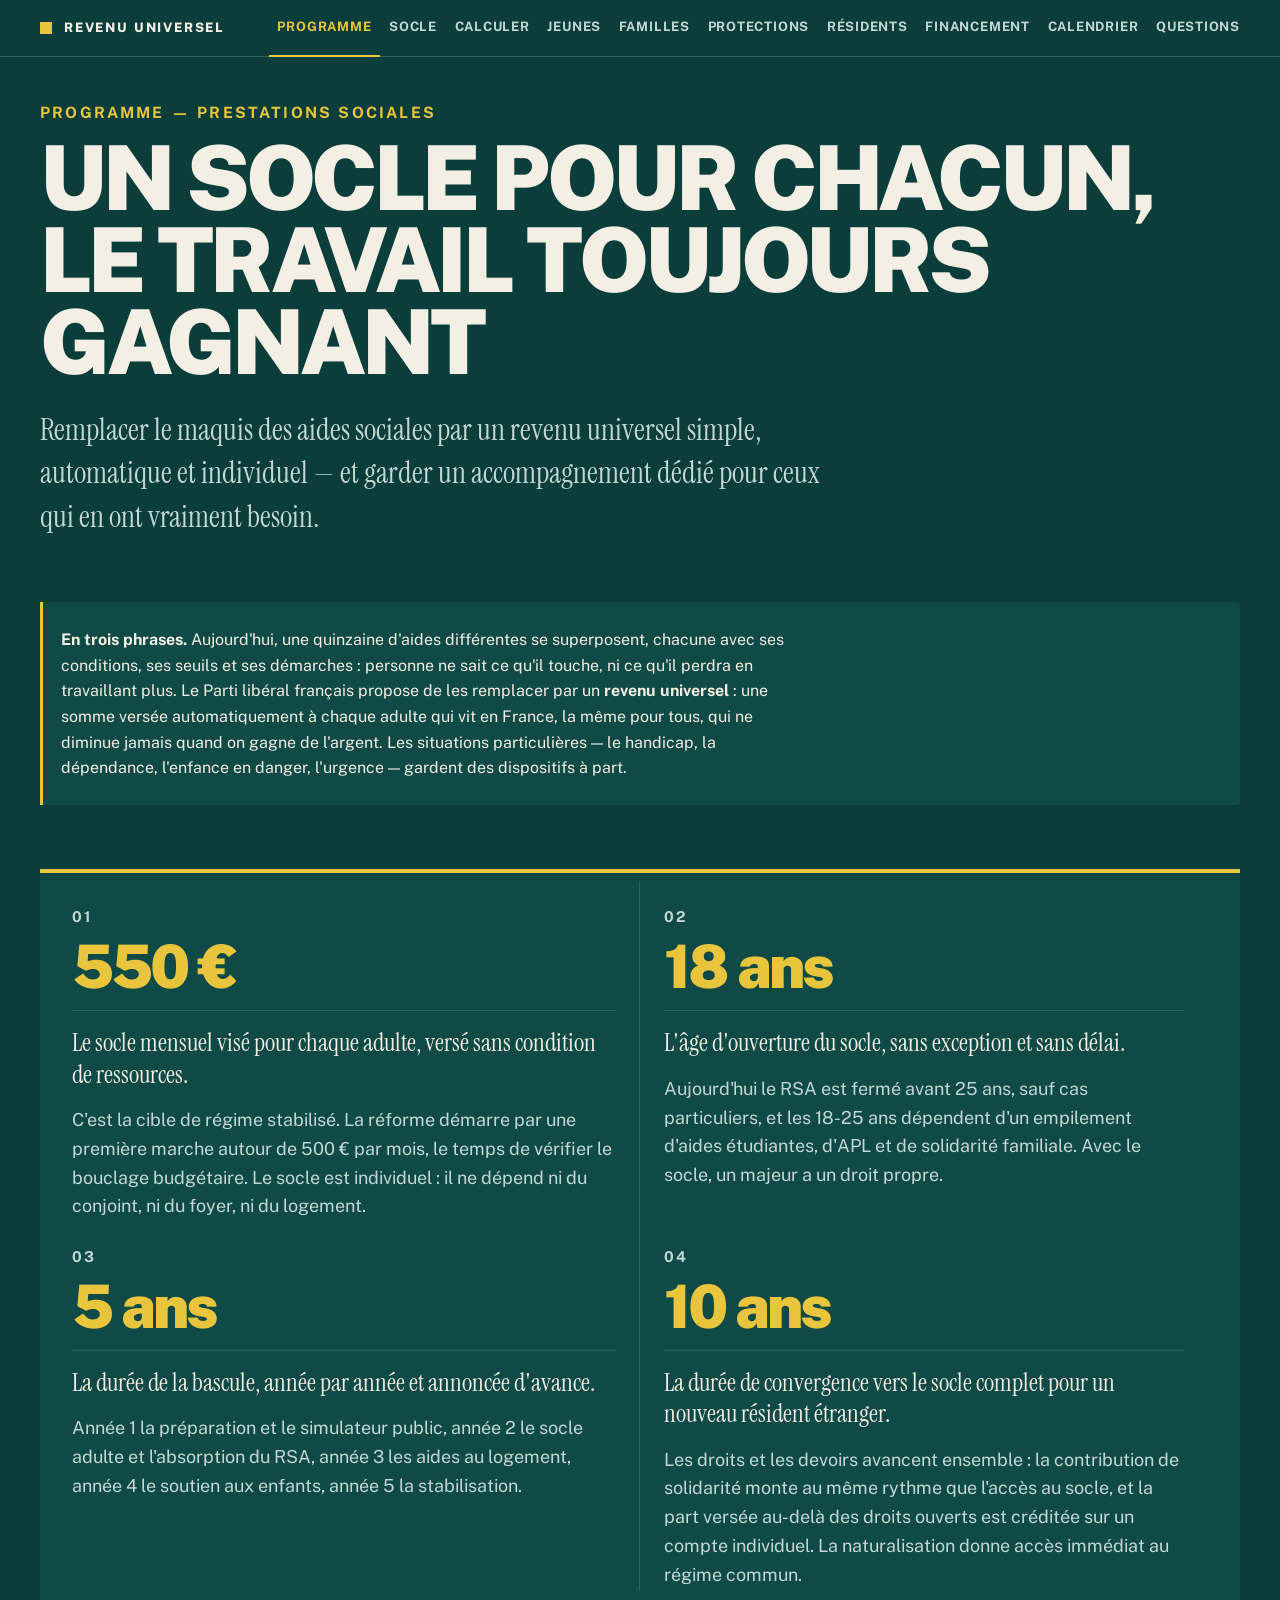
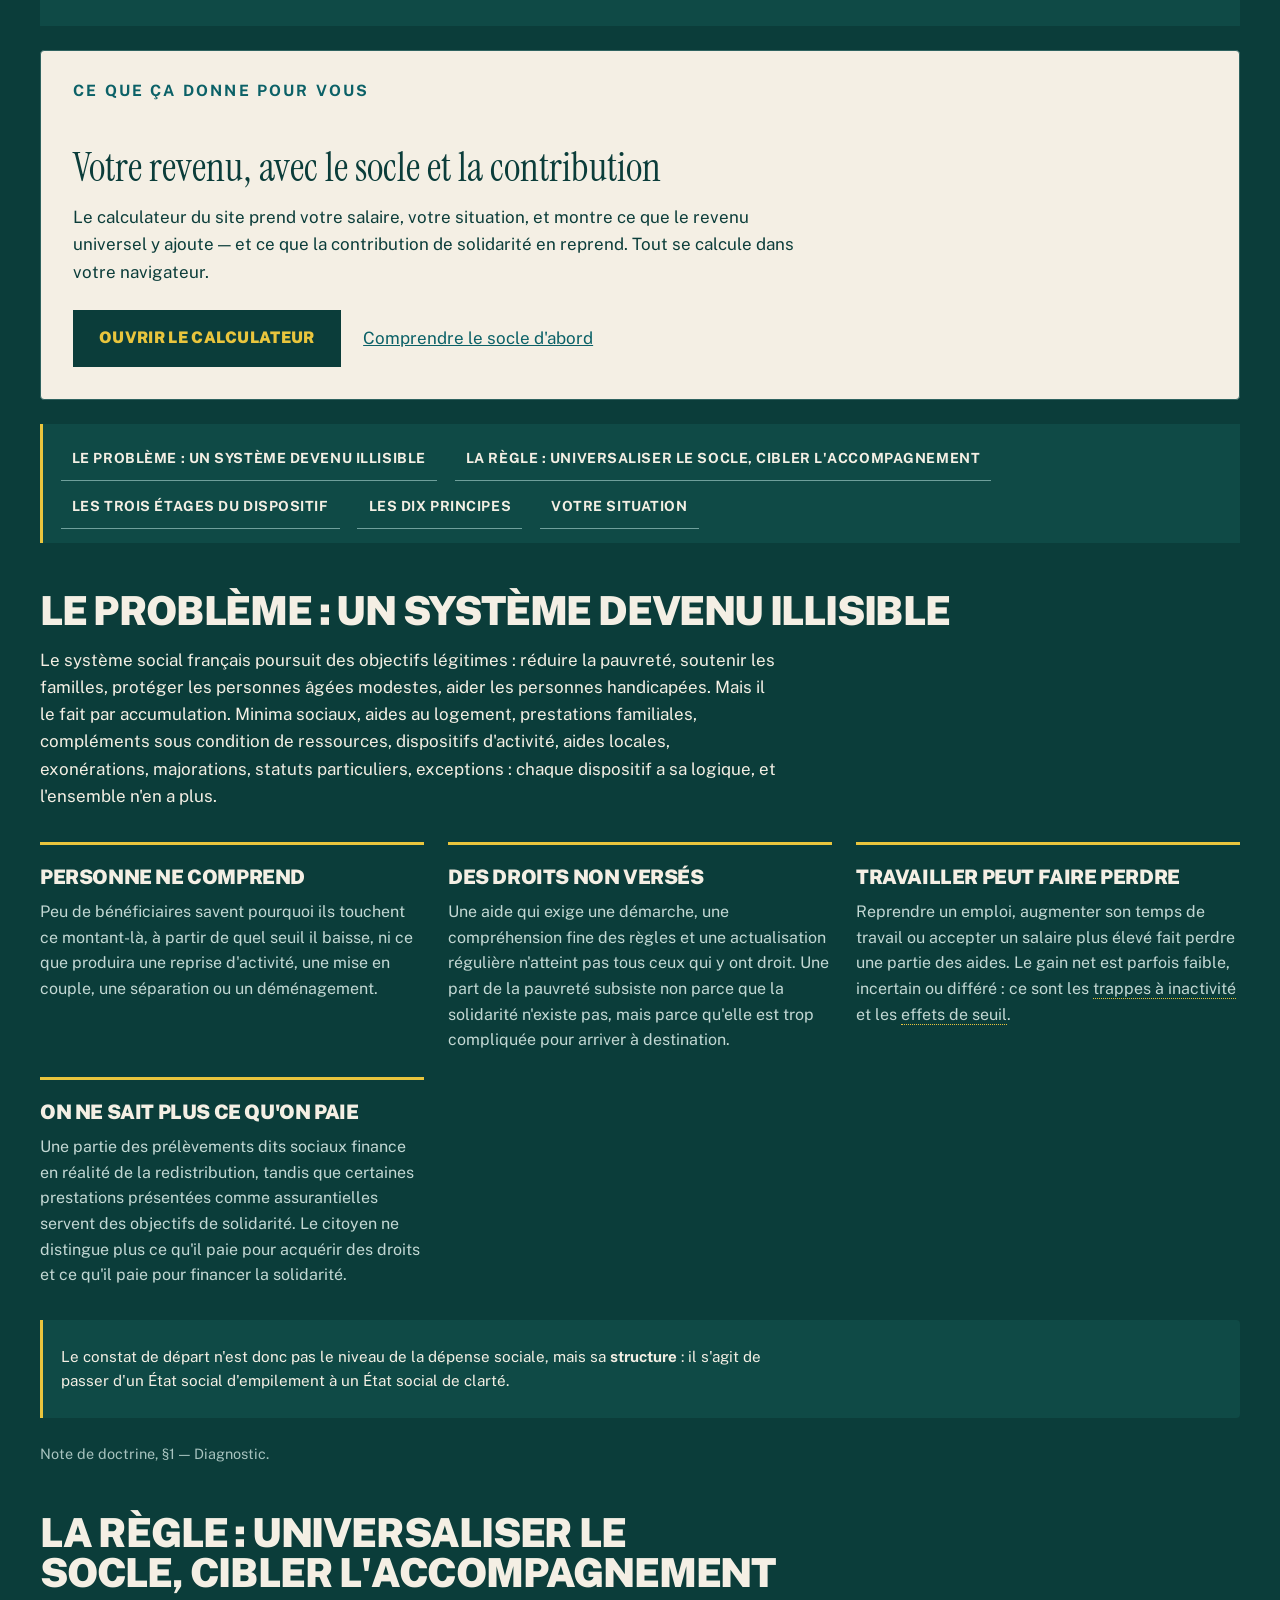
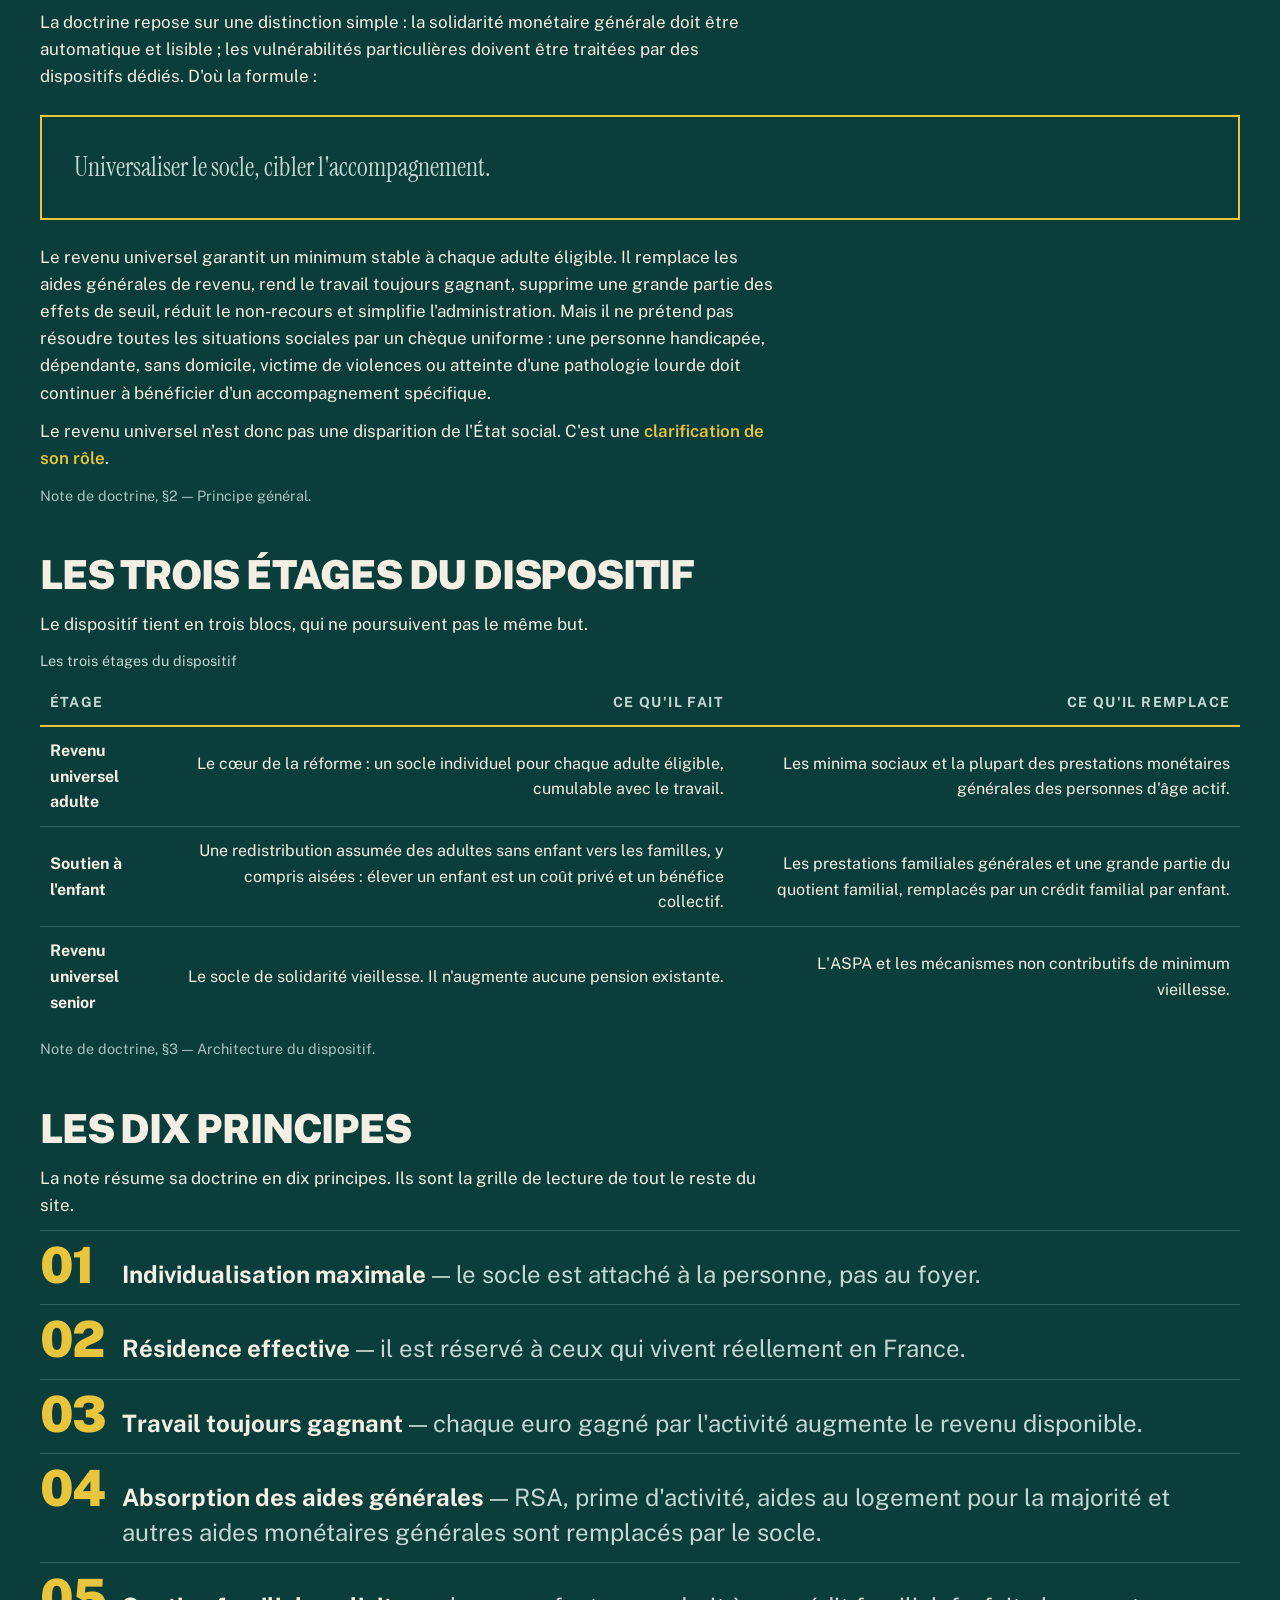
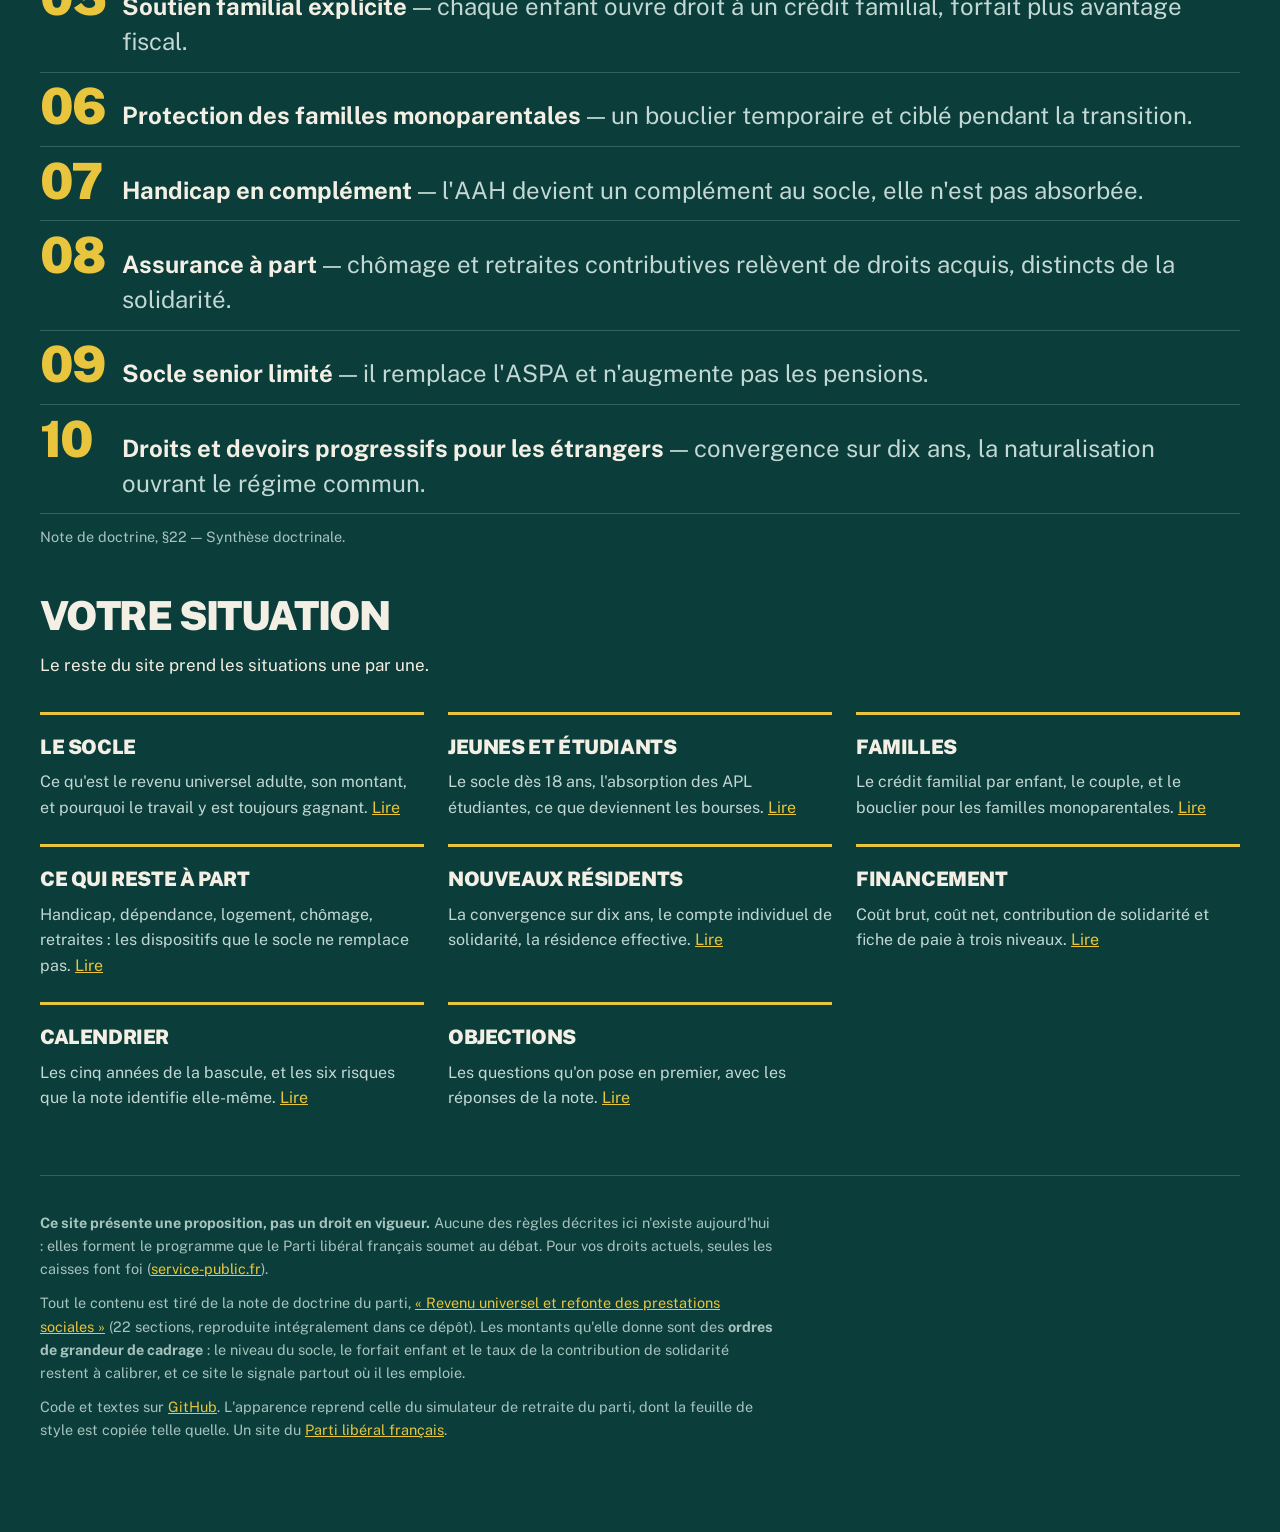
==== index.html @ 191fa8dc "Site de présentation du programme prestations sociales Dix pages statiques qui présentent aux nouvea" ====
<!doctype html>
<html lang="fr">
<head>
<meta charset="utf-8">
<meta name="viewport" content="width=device-width, initial-scale=1">
<!-- Le vert profond de l'affiche : sur un téléphone, la barre du navigateur le
     reprend, et la page commence où elle commence. -->
<meta name="theme-color" content="#0b3d3a">
<title>Revenu universel — refonte des prestations sociales — Parti libéral français</title>
<meta name="description" content="Le programme du Parti libéral français pour les prestations sociales : un revenu universel de 550 € par mois dès 18 ans, qui remplace le RSA, la prime d'activité et les aides au logement, sans jamais baisser quand on travaille.">
<link rel="icon" href="moteur/icone.svg" type="image/svg+xml">
<link rel="apple-touch-icon" href="moteur/icone.svg">
<!-- La feuille de style est celle du simulateur de retraite du parti, copiée
     telle quelle : les deux sites sont une seule affiche. -->
<link rel="stylesheet" href="moteur/style.css">
</head>
<body>
<a class="evitement" href="#contenu">Aller au contenu</a>
<header class="bandeau"><div class="interieur">
  <p class="nom"><a href="index.html"><svg class="icone" viewBox="0 0 24 24" fill="none" stroke="currentColor" stroke-width="2" stroke-linecap="round" stroke-linejoin="round" aria-hidden="true" focusable="false"><path d="M16 21v-2a4 4 0 0 0-4-4H6a4 4 0 0 0-4 4v2" /><circle cx="9" cy="7" r="4" /><path d="M22 21v-2a4 4 0 0 0-3-3.87" /><path d="M16 3.13a4 4 0 0 1 0 7.75" /></svg><span>Revenu universel</span></a></p>
  <nav aria-label="Navigation principale"><span class="groupe"><span class="etiquette">La promesse</span><span class="liens"><a href="index.html" aria-current="page">Programme</a></span></span><span class="groupe"><span class="etiquette">Ce que ça change</span><span class="liens"><a href="revenu-universel.html">Socle</a><a href="simulateur.html">Calculer</a><a href="jeunes.html">Jeunes</a><a href="familles.html">Familles</a><a href="protections.html">Protections</a></span></span><span class="groupe"><span class="etiquette">Les règles</span><span class="liens"><a href="nouveaux-residents.html">Résidents</a><a href="financement.html">Financement</a><a href="calendrier.html">Calendrier</a></span></span><span class="groupe"><span class="etiquette">Comprendre</span><span class="liens"><a href="questions.html">Questions</a></span></span></nav>
</div></header>
<main id="contenu">
<div class="affiche"><p class="surtitre">Programme — prestations sociales</p><h1>Un socle pour chacun,<br>le travail toujours gagnant</h1><p class="chapeau">Remplacer le maquis des aides sociales par un revenu universel simple, automatique et individuel — et garder un accompagnement dédié pour ceux qui en ont vraiment besoin.</p></div>
<div class="note resume"><p><strong>En trois phrases.</strong> Aujourd'hui, une quinzaine d'aides différentes se superposent, chacune avec ses conditions, ses seuils et ses démarches : personne ne sait ce qu'il touche, ni ce qu'il perdra en travaillant plus. Le Parti libéral français propose de les remplacer par un <strong>revenu universel</strong> : une somme versée automatiquement à chaque adulte qui vit en France, la même pour tous, qui ne diminue jamais quand on gagne de l'argent. Les situations particulières — le handicap, la dépendance, l'enfance en danger, l'urgence — gardent des dispositifs à part.</p></div><section class="engagements" aria-label="Les chiffres du programme"><div class="grille"><div class="engagement"><div class="rang" aria-hidden="true">01</div><div class="chiffre">550&nbsp;€</div><div class="promesse">Le socle mensuel visé pour chaque adulte, versé sans condition de ressources.</div><div class="detail">C'est la cible de régime stabilisé. La réforme démarre par une première marche autour de 500&nbsp;€ par mois, le temps de vérifier le bouclage budgétaire. Le socle est individuel : il ne dépend ni du conjoint, ni du foyer, ni du logement.</div></div><div class="engagement"><div class="rang" aria-hidden="true">02</div><div class="chiffre">18 ans</div><div class="promesse">L'âge d'ouverture du socle, sans exception et sans délai.</div><div class="detail">Aujourd'hui le RSA est fermé avant 25 ans, sauf cas particuliers, et les 18-25 ans dépendent d'un empilement d'aides étudiantes, d'APL et de solidarité familiale. Avec le socle, un majeur a un droit propre.</div></div><div class="engagement"><div class="rang" aria-hidden="true">03</div><div class="chiffre">5 ans</div><div class="promesse">La durée de la bascule, année par année et annoncée d'avance.</div><div class="detail">Année 1 la préparation et le simulateur public, année 2 le socle adulte et l'absorption du RSA, année 3 les aides au logement, année 4 le soutien aux enfants, année 5 la stabilisation.</div></div><div class="engagement"><div class="rang" aria-hidden="true">04</div><div class="chiffre">10 ans</div><div class="promesse">La durée de convergence vers le socle complet pour un nouveau résident étranger.</div><div class="detail">Les droits et les devoirs avancent ensemble : la contribution de solidarité monte au même rythme que l'accès au socle, et la part versée au-delà des droits ouverts est créditée sur un compte individuel. La naturalisation donne accès immédiat au régime commun.</div></div></div></section><div class="carte creme"><p class="surtitre">Ce que ça donne pour vous</p><h2 class="serif">Votre revenu, avec le socle et la contribution</h2><p>Le calculateur du site prend votre salaire, votre situation, et montre ce que le revenu universel y ajoute — et ce que la contribution de solidarité en reprend. Tout se calcule dans votre navigateur.</p><p class="actions"><a class="bouton" href="simulateur.html">Ouvrir le calculateur</a><a href="revenu-universel.html">Comprendre le socle d'abord</a></p></div>
<nav class="plan" aria-label="Dans cette page"><p class="etiquette">Dans cette page</p><ol><li><a href="#probleme">Le problème : un système devenu illisible</a></li><li><a href="#regle">La règle : universaliser le socle, cibler l&#x27;accompagnement</a></li><li><a href="#etages">Les trois étages du dispositif</a></li><li><a href="#principes">Les dix principes</a></li><li><a href="#suite">Votre situation</a></li></ol></nav>
<section id="probleme"><h2>Le problème : un système devenu illisible</h2><p>Le système social français poursuit des objectifs légitimes : réduire la pauvreté, soutenir les familles, protéger les personnes âgées modestes, aider les personnes handicapées. Mais il le fait par accumulation. Minima sociaux, aides au logement, prestations familiales, compléments sous condition de ressources, dispositifs d'activité, aides locales, exonérations, majorations, statuts particuliers, exceptions : chaque dispositif a sa logique, et l'ensemble n'en a plus.</p><div class="points"><div class="point"><h3>Personne ne comprend</h3><p>Peu de bénéficiaires savent pourquoi ils touchent ce montant-là, à partir de quel seuil il baisse, ni ce que produira une reprise d'activité, une mise en couple, une séparation ou un déménagement.</p></div><div class="point"><h3>Des droits non versés</h3><p>Une aide qui exige une démarche, une compréhension fine des règles et une actualisation régulière n'atteint pas tous ceux qui y ont droit. Une part de la pauvreté subsiste non parce que la solidarité n'existe pas, mais parce qu'elle est trop compliquée pour arriver à destination.</p></div><div class="point"><h3>Travailler peut faire perdre</h3><p>Reprendre un emploi, augmenter son temps de travail ou accepter un salaire plus élevé fait perdre une partie des aides. Le gain net est parfois faible, incertain ou différé : ce sont les <span class="mot"><span class="terme" role="button" tabindex="0" aria-expanded="false">trappes à inactivité</span><span class="bulle" role="note" hidden>Situation où travailler davantage ne rapporte presque rien, parce que le supplément de salaire est absorbé par la perte d&#x27;aides.</span></span> et les <span class="mot"><span class="terme" role="button" tabindex="0" aria-expanded="false">effets de seuil</span><span class="bulle" role="note" hidden>Franchir un euro de revenu au-dessus d&#x27;une limite fait perdre d&#x27;un coup une aide entière.</span></span>.</p></div><div class="point"><h3>On ne sait plus ce qu&#x27;on paie</h3><p>Une partie des prélèvements dits sociaux finance en réalité de la redistribution, tandis que certaines prestations présentées comme assurantielles servent des objectifs de solidarité. Le citoyen ne distingue plus ce qu'il paie pour acquérir des droits et ce qu'il paie pour financer la solidarité.</p></div></div><div class="note"><p>Le constat de départ n'est donc pas le niveau de la dépense sociale, mais sa <strong>structure</strong> : il s'agit de passer d'un État social d'empilement à un État social de clarté.</p></div><p class="discret">Note de doctrine, §1 — Diagnostic.</p></section><section id="regle"><h2>La règle : universaliser le socle, cibler l'accompagnement</h2><p>La doctrine repose sur une distinction simple : la solidarité monétaire générale doit être automatique et lisible ; les vulnérabilités particulières doivent être traitées par des dispositifs dédiés. D'où la formule :</p><div class="encadre"><p class="chapeau" style="margin:0">Universaliser le socle, cibler l'accompagnement.</p></div><p>Le revenu universel garantit un minimum stable à chaque adulte éligible. Il remplace les aides générales de revenu, rend le travail toujours gagnant, supprime une grande partie des effets de seuil, réduit le non-recours et simplifie l'administration. Mais il ne prétend pas résoudre toutes les situations sociales par un chèque uniforme : une personne handicapée, dépendante, sans domicile, victime de violences ou atteinte d'une pathologie lourde doit continuer à bénéficier d'un accompagnement spécifique.</p><p>Le revenu universel n'est donc pas une disparition de l'État social. C'est une <span class="cle-texte">clarification de son rôle</span>.</p><p class="discret">Note de doctrine, §2 — Principe général.</p></section><section id="etages"><h2>Les trois étages du dispositif</h2><p>Le dispositif tient en trois blocs, qui ne poursuivent pas le même but.</p><div class="defilant" tabindex="0" role="region" aria-label="Les trois étages du dispositif"><table><caption><span>Les trois étages du dispositif</span></caption><thead><tr><th class="texte" scope="col">Étage</th><th class="long" scope="col">Ce qu&#x27;il fait</th><th class="long" scope="col">Ce qu&#x27;il remplace</th></tr></thead><tbody><tr><th class="texte" scope="row">Revenu universel adulte</th><td class="long">Le cœur de la réforme : un socle individuel pour chaque adulte éligible, cumulable avec le travail.</td><td class="long">Les minima sociaux et la plupart des prestations monétaires générales des personnes d'âge actif.</td></tr><tr><th class="texte" scope="row">Soutien à l'enfant</th><td class="long">Une redistribution assumée des adultes sans enfant vers les familles, y compris aisées : élever un enfant est un coût privé et un bénéfice collectif.</td><td class="long">Les prestations familiales générales et une grande partie du quotient familial, remplacés par un crédit familial par enfant.</td></tr><tr><th class="texte" scope="row">Revenu universel senior</th><td class="long">Le socle de solidarité vieillesse. Il n'augmente aucune pension existante.</td><td class="long">L'ASPA et les mécanismes non contributifs de minimum vieillesse.</td></tr></tbody></table></div><p class="discret">Note de doctrine, §3 — Architecture du dispositif.</p></section><section id="principes"><h2>Les dix principes</h2><p>La note résume sa doctrine en dix principes. Ils sont la grille de lecture de tout le reste du site.</p><ol class="gestes"><li><span class="rang" aria-hidden="true">01</span><span><strong>Individualisation maximale</strong> — le socle est attaché à la personne, pas au foyer.</span></li><li><span class="rang" aria-hidden="true">02</span><span><strong>Résidence effective</strong> — il est réservé à ceux qui vivent réellement en France.</span></li><li><span class="rang" aria-hidden="true">03</span><span><strong>Travail toujours gagnant</strong> — chaque euro gagné par l'activité augmente le revenu disponible.</span></li><li><span class="rang" aria-hidden="true">04</span><span><strong>Absorption des aides générales</strong> — RSA, prime d'activité, aides au logement pour la majorité et autres aides monétaires générales sont remplacés par le socle.</span></li><li><span class="rang" aria-hidden="true">05</span><span><strong>Soutien familial explicite</strong> — chaque enfant ouvre droit à un crédit familial, forfait plus avantage fiscal.</span></li><li><span class="rang" aria-hidden="true">06</span><span><strong>Protection des familles monoparentales</strong> — un bouclier temporaire et ciblé pendant la transition.</span></li><li><span class="rang" aria-hidden="true">07</span><span><strong>Handicap en complément</strong> — l'AAH devient un complément au socle, elle n'est pas absorbée.</span></li><li><span class="rang" aria-hidden="true">08</span><span><strong>Assurance à part</strong> — chômage et retraites contributives relèvent de droits acquis, distincts de la solidarité.</span></li><li><span class="rang" aria-hidden="true">09</span><span><strong>Socle senior limité</strong> — il remplace l'ASPA et n'augmente pas les pensions.</span></li><li><span class="rang" aria-hidden="true">10</span><span><strong>Droits et devoirs progressifs pour les étrangers</strong> — convergence sur dix ans, la naturalisation ouvrant le régime commun.</span></li></ol><p class="discret">Note de doctrine, §22 — Synthèse doctrinale.</p></section><section id="suite"><h2>Votre situation</h2><p>Le reste du site prend les situations une par une.</p><div class="points"><div class="point"><h3>Le socle</h3><p>Ce qu'est le revenu universel adulte, son montant, et pourquoi le travail y est toujours gagnant. <a href="revenu-universel.html">Lire</a></p></div><div class="point"><h3>Jeunes et étudiants</h3><p>Le socle dès 18 ans, l'absorption des APL étudiantes, ce que deviennent les bourses. <a href="jeunes.html">Lire</a></p></div><div class="point"><h3>Familles</h3><p>Le crédit familial par enfant, le couple, et le bouclier pour les familles monoparentales. <a href="familles.html">Lire</a></p></div><div class="point"><h3>Ce qui reste à part</h3><p>Handicap, dépendance, logement, chômage, retraites : les dispositifs que le socle ne remplace pas. <a href="protections.html">Lire</a></p></div><div class="point"><h3>Nouveaux résidents</h3><p>La convergence sur dix ans, le compte individuel de solidarité, la résidence effective. <a href="nouveaux-residents.html">Lire</a></p></div><div class="point"><h3>Financement</h3><p>Coût brut, coût net, contribution de solidarité et fiche de paie à trois niveaux. <a href="financement.html">Lire</a></p></div><div class="point"><h3>Calendrier</h3><p>Les cinq années de la bascule, et les six risques que la note identifie elle-même. <a href="calendrier.html">Lire</a></p></div><div class="point"><h3>Objections</h3><p>Les questions qu'on pose en premier, avec les réponses de la note. <a href="questions.html">Lire</a></p></div></div></section>
</main>
<footer>
  <p><strong>Ce site présente une proposition, pas un droit en vigueur.</strong>
  Aucune des règles décrites ici n'existe aujourd'hui : elles forment le
  programme que le Parti libéral français soumet au débat. Pour vos droits
  actuels, seules les caisses font foi
  (<a href="https://www.service-public.fr/">service-public.fr</a>).</p>
  <p>Tout le contenu est tiré de la note de doctrine du parti,
  <a href="documents/note-revenu-universel.pdf">« Revenu universel et refonte des prestations sociales »</a>
  (22 sections, reproduite intégralement dans ce dépôt). Les montants qu'elle
  donne sont des <strong>ordres de grandeur de cadrage</strong> : le niveau du
  socle, le forfait enfant et le taux de la contribution de solidarité restent à
  calibrer, et ce site le signale partout où il les emploie.</p>
  <p>Code et textes sur <a href="https://github.com/g-pliberal/PrestationsSociales">GitHub</a>. L'apparence reprend celle du
  simulateur de retraite du parti, dont la feuille de style est copiée telle
  quelle. <span class="retour-site">Un site du
  <a href="https://partiliberalfrancais.fr/" target="_top">Parti libéral français</a>.</span></p>
</footer>
<script src="moteur/site.js" defer></script>
</body>
</html>
---- moteur/style.css ----
/* ---------------------------------------------------------------------------
   COPIE. Cette feuille est reprise telle quelle du dépôt
   g-pliberal/retraitecomptenotionelle (moteur/style.css), où elle est extraite
   de `src/retraite_notionnelle/web/gabarit.py`. Elle n'est pas modifiée ici :
   c'est ce qui fait que les deux sites du parti sont une seule affiche, et
   qu'une correction faite là-bas se reporte ici par une simple recopie.

   Le commentaire d'origine suit. Il parle du simulateur de retraite et de son
   hébergement sous /retraite/ : ces phrases-là ne valent pas pour ce site-ci,
   tout le reste vaut.

   Ce site n'emploie qu'une partie du vocabulaire décrit ci-dessous — les
   classes des graphiques, des cartes à publier et du relevé de carrière n'y
   servent pas. Elles sont conservées pour que la recopie reste littérale.
   --------------------------------------------------------------------------- */

/* Extrait de src/retraite_notionnelle/web/gabarit.py par
   scripts/construire_donnees.py — ne pas modifier ici. */
/* La page est un outil du site partiliberalfrancais.fr, servi sous /retraite/.
   Elle ne charge rien de ce site — ni feuille, ni police, ni script — et ne lui
   ressemble plus : c'est une RUPTURE assumée, décidée en septembre 2026. Le
   site parent est bleu-vert clair et sage ; celui-ci est une affiche politique
   — fond vert profond, titres massifs en capitales, or pour ce qui compte,
   crème pour ce qu'on doit lire de près. La raison est dans ce que la page
   doit faire : un programme se retient, et un tableau de bord ne se retient
   pas. Les variables ci-dessous sont le seul point de contact : un hôte qui
   voudrait ajuster une couleur les redéfinit dans une feuille chargée après
   celle-ci, et n'a besoin de connaître ni un sélecteur, ni un fichier. Leurs
   noms sont donc stables, et ceux d'avant la refonte ont été conservés même
   quand leur valeur a changé du tout au tout. */

/* Les deux polices de l'affiche, servies par le dépôt et non par un tiers.
   Les charger chez Google aurait coûté la seule promesse que cette page fait
   à qui la remplit — « tout se calcule dans votre navigateur, rien n'est
   envoyé » —, puisqu'une requête de police emporte l'adresse IP du lecteur.
   Elles sont donc dans `moteur/polices/`, sous licence OFL, avec les deux
   sous-ensembles dont le français a besoin : `latin` pour l'essentiel,
   `latin-ext` pour les œ, les ÿ et les guillemets qu'il traîne. Voir
   `moteur/polices/README.md`.

   `font-display: swap` : le texte s'affiche tout de suite dans la pile du
   système, et se recompose quand la police arrive. Un titre invisible pendant
   trois secondes sur un réseau lent serait pire que le même titre dans une
   autre police. */
@font-face {
  font-family: "Public Sans"; font-style: normal; font-weight: 100 900;
  font-display: swap; src: url(polices/public-sans-latin.woff2) format("woff2");
  unicode-range: U+0000-00FF, U+0131, U+0152-0153, U+02BB-02BC, U+02C6, U+02DA,
    U+02DC, U+0304, U+0308, U+0329, U+2000-206F, U+20AC, U+2122, U+2191, U+2193,
    U+2212, U+2215, U+FEFF, U+FFFD;
}
@font-face {
  font-family: "Public Sans"; font-style: normal; font-weight: 100 900;
  font-display: swap; src: url(polices/public-sans-latin-ext.woff2) format("woff2");
  unicode-range: U+0100-02BA, U+02BD-02C5, U+02C7-02CC, U+02CE-02D7, U+02DD-02FF,
    U+0304, U+0308, U+0329, U+1D00-1DBF, U+1E00-1E9F, U+1EF2-1EFF, U+2020,
    U+20A0-20AB, U+20AD-20C0, U+2113, U+2C60-2C7F, U+A720-A7FF;
}
@font-face {
  font-family: "Instrument Serif"; font-style: normal; font-weight: 400;
  font-display: swap; src: url(polices/instrument-serif-latin.woff2) format("woff2");
  unicode-range: U+0000-00FF, U+0131, U+0152-0153, U+02BB-02BC, U+02C6, U+02DA,
    U+02DC, U+0304, U+0308, U+0329, U+2000-206F, U+20AC, U+2122, U+2191, U+2193,
    U+2212, U+2215, U+FEFF, U+FFFD;
}
@font-face {
  font-family: "Instrument Serif"; font-style: normal; font-weight: 400;
  font-display: swap; src: url(polices/instrument-serif-latin-ext.woff2) format("woff2");
  unicode-range: U+0100-02BA, U+02BD-02C5, U+02C7-02CC, U+02CE-02D7, U+02DD-02FF,
    U+0304, U+0308, U+0329, U+1D00-1DBF, U+1E00-1E9F, U+1EF2-1EFF, U+2020,
    U+20A0-20AB, U+20AD-20C0, U+2113, U+2C60-2C7F, U+A720-A7FF;
}

:root {
  /* Un seul thème, et c'est voulu. L'affiche EST l'identité : la décliner en
     clair donnerait deux sites qui ne disent pas la même chose, et le vert
     profond n'est pas un habit de nuit qu'on quitte le matin. `color-scheme`
     est donc figé sur `dark`, ce qui donne aussi aux champs, aux menus
     déroulants et aux barres de défilement du navigateur le rendu sombre qui
     va avec — sans quoi un `<select>` s'ouvrirait en blanc au milieu. */
  color-scheme: dark;
  /* Le vert profond de l'affiche, et le ton juste au-dessus qui sert à
     détacher un bloc sans introduire de couleur. */
  --fond: #0b3d3a;
  --fond-carte: #0f4a46;
  --fond-appui: #0f4a46;
  /* Le fond sur lequel un tableau défile : le voile qui cache l'ombre de
     défilement en bout de course doit être de cette couleur-là, et chaque
     carte le redéfinit à la sienne (voir `.defilant`). */
  --fond-defilant: var(--fond);
  /* Le crème porte 12,9:1 sur le fond, et le crème atténué 7,1:1 : au-dessus
     du plancher de 4,5:1 même pour le petit texte, ce que la relecture
     d'accessibilité de septembre 2026 exigeait explicitement. */
  --texte: #f4efe4;
  --texte-doux: #c3d8d4;
  /* Une troisième teinte, pour les légendes et les réserves — 5,4:1, réservée
     aux textes d'au moins 15 px. */
  --texte-tres-doux: #a7c3bf;
  --trait: #2f6360;
  /* Bordure des CHAMPS, distincte du filet décoratif : un contour de champ est
     ce qui dit où l'on peut écrire, et doit donc atteindre 3:1 sur les deux
     fonds qu'il sépare (WCAG 2.1, 1.4.11). Le filet `--trait` plafonne à
     1,76:1 — c'est voulu, il ne porte aucune information —, et cette teinte
     est mesurée : 4,12:1 sur le fond, 3,44:1 sur la carte. Elle sert aussi le
     bord des boutons creux et des onglets de grille, qui sont des composants
     eux aussi. Le premier essai, #4b7d79, tombait à 2,59:1 et 2,16:1 : un
     contour qu'on devine plutôt qu'on ne le voit. */
  --trait-champ: #6fa09c;
  /* L'accent est l'or. Il tient 9,4:1 sur le fond, et porte du vert profond
     lisible sur un bouton plein — c'est le contraste inverse, 9,4:1 lui
     aussi. Il remplace le bleu-vert d'avant la refonte sans changer de nom :
     tout ce qui écrivait `var(--accent)` continue de dire « ce qui compte ». */
  --accent: #e9c53d;
  --accent-doux: #14514c;
  --or: #e9c53d;
  /* Le crème des panneaux qu'on doit lire de près — le formulaire, l'appel au
     simulateur, les cartes à publier. Une affiche entièrement sombre fatigue
     dès qu'il faut remplir six champs ; le crème dit « ici, on travaille ». */
  --creme: #f4efe4;
  --sur-creme: #0b3d3a;
  --sur-creme-doux: #2a4a47;
  --sur-creme-accent: #0b6167;
  --creme-trait: #c9c2b4;
  /* Le bandeau de tête reprend le fond de la page : la rupture est totale, il
     n'y a plus de bande d'une autre couleur en haut. Les noms restent, pour
     les feuilles qui les surchargeaient. */
  --bandeau: #0b3d3a;
  --bandeau-texte: #f4efe4;
  --bandeau-doux: #c3d8d4;
  --bandeau-vif: #e9c53d;
  /* LES QUATRE SYSTÈMES COMPARÉS, et c'est le nombre qui fait leur qualité.
     À six teintes, la séparation sous deutéranopie plafonnait à ΔE 8,6 : aucun
     choix de couleurs n'y changeait rien, six catégories ne se distinguent pas
     toutes pour un œil qui confond le rouge et le vert. À quatre, la contrainte
     se relâche d'un coup, et cette palette tient :

       * ΔE ≥ 18,6 entre toutes les paires en vision normale ;
       * ΔE ≥ 15,5 sous deutéranopie, ≥ 15,2 sous protanopie — au-dessus du
         plancher de 15, donc séparées pour tout le monde, et non plus
         seulement pour ceux qui voient les six couleurs ;
       * 4,8:1 au moins sur le vert profond, chroma ≥ 0,115 (aucune ne lit
         gris), et une bande de clarté étroite pour qu'aucune courbe ne paraisse
         plus importante qu'une autre.

     La couleur n'est pas seule pour autant — les tracés gardent leurs motifs,
     les barres leur intitulé, les écarts leur signe —, mais elle suffit
     désormais, ce qui n'était pas le cas avant.

     La proposition libérale est en or : c'est l'accent de l'affiche, et la
     seule couleur que l'œil trouve en premier. C'est fait pour. */
  --actuel: #76a2ff;
  --retroactif: #57e7fe;
  --retroactif-employeur: #e98b97;
  --liberal: #e9c53d;
  --alerte: #f0b849;
  /* Ce qui manque et ce qui reste, sur le graphique du coût. Opaques, et non
     translucides : deux aplats transparents superposés sur le vert profond
     donnaient un brun qui ne figurait dans aucune légende, et un rouge
     translucide y devenait un gris sale. Peints SOUS les courbes, ils ne
     cachent rien. */
  --manque: #e8807f;
  --reste: #8ac44a;
  /* Palette des graphiques : neuf teintes, assez distinctes pour se suivre
     empilées, assez proches pour ne pas jurer avec l'affiche. Toutes tiennent
     au moins 4,5:1 sur le vert profond. */
  --serie-1: #f4efe4;
  --serie-2: #ff852d;
  --serie-3: #61bee6;
  --serie-4: #fd84b2;
  --serie-5: #5fd3c4;
  --serie-6: #e9c53d;
  --serie-7: #2ebb6b;
  --serie-8: #d9a98c;
  --serie-9: #b7c6c3;
  /* La marge latérale, fluide : 18 px sur un téléphone, 40 px au large. Elle
     est ici parce que huit blocs s'y alignent, et qu'ils doivent s'aligner au
     pixel — le bandeau de tête, l'affiche, le bandeau crème, les engagements. */
  --marge: clamp(1.125rem, 5vw, 2.5rem);
  /* La largeur de l'affiche. Plus large que les 60 rem d'avant : un titre de
     97 px a besoin de place, et les grilles à deux colonnes aussi. Le texte
     courant, lui, reste borné par `.chapeau` et par `p` (voir plus bas) — une
     ligne de 80 rem ne se lit pas. */
  --largeur: 80rem;
}
* { box-sizing: border-box; }
body {
  margin: 0;
  background: var(--fond);
  color: var(--texte);
  font-family: "Public Sans", system-ui, -apple-system, "Segoe UI", Roboto,
    "Helvetica Neue", Arial, sans-serif;
  /* En `rem` et non en pixels : une taille en pixels ignore la préférence de
     taille de police du navigateur, sur laquelle comptent ceux qui l'ont
     agrandie une fois pour toutes. 1,0625rem vaut les 17px d'origine quand la
     préférence n'a pas été touchée. */
  font-size: 1.0625rem;
  line-height: 1.6;
  /* La page ne déborde jamais latéralement, quoi qu'on y mette : une carte de
     1200 px à publier, un tableau de huit colonnes. Ce sont leurs cadres qui
     défilent, pas le document. */
  overflow-x: hidden;
}
main { max-width: var(--largeur); margin: 0 auto; padding: 0 var(--marge); }
/* Lien d'évitement : premier élément parcouru au clavier, invisible tant qu'il
   n'a pas le focus. Sans lui, atteindre le contenu depuis la barre d'adresse
   impose de traverser les huit onglets de l'en-tête à chaque page (WCAG 2.4.1).
   Il n'est pas caché par `display:none`, qui le sortirait de l'ordre de
   tabulation : il est simplement remonté hors de l'écran. */
.evitement {
  position: absolute; left: 0.5rem; top: -4rem; z-index: 30;
  background: var(--or); color: var(--fond);
  border: 1px solid var(--or); border-radius: 0 0 4px 4px;
  padding: 0.5rem 0.9rem; font-size: 0.92rem; font-weight: 700;
  text-decoration: none; transition: top 0.15s;
}
.evitement:focus { top: 0; }
/* `<main>` reçoit le focus au changement de page (voir index.html) : sans quoi
   le clavier repartirait du haut du document à chaque calcul. Il ne porte pas
   de contour pour autant — ce n'est pas un élément interactif, et le cerner
   tout entier n'apprendrait rien. */
main:focus { outline: none; }

/* Le bandeau : une seule rangée, le nom du site à gauche, les onglets à
   droite, le tout sur le même vert que la page et fermé par un simple filet.
   Il est collé en haut parce que la navigation est une barre de neuf onglets :
   sur les pages longues — Coût, Données —, la reperdre au premier défilement
   obligeait à remonter de six écrans pour changer de page. Il ne porte plus
   de lien de retour vers le site du parti : le pied de page l'a, et le
   bandeau n'a pas à dire d'où l'on vient sur chacune des neuf pages. */
header.bandeau {
  border-bottom: 1px solid var(--trait);
  background: var(--fond);
  color: var(--bandeau-texte);
  padding: 0;
  margin-bottom: 0;
  position: sticky; top: 0; z-index: 20;
}
header.bandeau .interieur {
  max-width: var(--largeur); margin: 0 auto; padding: 0 var(--marge);
  display: flex; flex-wrap: wrap; gap: 0 1.5rem;
  align-items: stretch; justify-content: space-between;
}
/* Le nom du site, en capitales serrées, précédé du carré d'or : c'est la
   marque de l'affiche, et elle tient en douze pixels de côté. Le carré est
   décoratif — il est dessiné par le style, pas écrit dans le HTML, et aucune
   synthèse vocale n'a à l'annoncer. Il a la hauteur de la rangée, comme les
   onglets, pour que la rangée n'ait qu'une hauteur : celle de la barre. */
header.bandeau .nom {
  font-size: 0.8125rem; margin: 0; font-weight: 800;
  letter-spacing: 0.14em; text-transform: uppercase; line-height: 1.3;
  display: flex; align-items: center; min-height: 3.5rem; min-width: 0;
}
header.bandeau .nom a {
  color: inherit; text-decoration: none;
  display: inline-flex; align-items: center; gap: 0.75rem;
}
header.bandeau .nom a:hover span { color: var(--or); }
header.bandeau .nom a::before {
  content: ""; flex: none; width: 0.75rem; height: 0.75rem; background: var(--or);
}
/* Le pictogramme du nom a cédé la place au carré : deux marques valent moins
   qu'une. Il reste dans le HTML pour les deux portages, et ne s'affiche pas. */
header.bandeau .nom .icone { display: none; }
/* Dans le cadre que le site parent ouvre sur sa page d'accueil — même
   origine, classe posée par lui sur `<body>` —, sa navigation est juste
   au-dessus, et la ligne de pied qui y renvoie ferait doublon. C'est la seule
   chose que la page sache de son hôte, et elle ne coûte rien s'il cesse de la
   poser. */
body.plf-embedded footer .retour-site { display: none; }
/* Les onglets. Ils ont remplacé les trois groupes étiquetés — « le programme,
   la preuve, la confiance » —, non parce que ces groupes disaient faux, mais
   parce que huit pages sous trois intertitres prenaient deux fois la hauteur
   du bandeau collé, et qu'un bandeau collé qui mange un quart de l'écran ne
   colle plus rien d'utile. L'étiquette de groupe subsiste dans le HTML, pour
   les synthèses vocales, et se lit à l'écran comme une simple pause.
   La marge négative d'un pixel pose le filet des onglets SUR le filet du
   bandeau : l'onglet courant s'y accroche, comme l'onglet d'un classeur. */
header.bandeau nav {
  display: flex; flex-wrap: wrap; gap: 0; margin-bottom: -1px;
  margin-right: -0.55rem;
}
nav .groupe { display: contents; }
/* L'étiquette de groupe : lue par les synthèses vocales, invisible à l'œil.
   `clip-path` plutôt que `display:none`, qui la retirerait aussi de l'arbre
   d'accessibilité — c'est-à-dire de la seule oreille qui l'entend encore. */
nav .etiquette {
  position: absolute; width: 1px; height: 1px; margin: -1px; padding: 0;
  overflow: hidden; clip-path: inset(50%); white-space: nowrap; border: 0;
}
/* `display: contents` ici AUSSI, et pas seulement sur le groupe : sinon
   chaque groupe reste un bloc, et la barre se replie par groupes — sur un
   téléphone, « Programme » occupait une rangée à lui seul, et les huit onglets
   en prenaient trois. Les liens sont les enfants directs du `<nav>`, et se
   replient un par un. */
nav .liens { display: contents; }
/* Un onglet. Toute la hauteur de la barre — 56 px, bien plus que les 44 de la
   cible tactile (WCAG 2.5.8) —, capitales serrées, et un filet sous chacun :
   c'est ce filet qui prend l'or sur l'onglet courant. L'ACTIF NE SE SIGNALE
   PAS QUE PAR LA COULEUR — un fond d'or seul ne se voit ni en niveaux de
   gris, ni pour une vision basse, et ne s'annonce pas ; il porte donc un
   soulignement de 2 px ET `aria-current="page"`. Les règles sont ancrées
   sur `header.bandeau` : le plan d'une page longue est un `<nav>` lui aussi,
   et un `nav a` nu lui donnait la hauteur des onglets. */
header.bandeau nav a {
  color: var(--texte-doux); text-decoration: none;
  font-size: 0.8125rem; font-weight: 700; letter-spacing: 0.06em;
  text-transform: uppercase; white-space: nowrap;
  display: inline-flex; align-items: center; min-height: 3.5rem;
  padding: 0 0.55rem;
  border-bottom: 2px solid transparent;
  transition: color 0.15s, border-color 0.15s;
}
header.bandeau nav a:hover {
  color: var(--bandeau-texte); border-bottom-color: var(--trait-champ);
}
header.bandeau nav a[aria-current="page"] {
  color: var(--or); border-bottom-color: var(--or);
}
/* Sous 78 rem — le nom, les neuf onglets et leur jour font 1 168 px —, la
   rangée unique ne tient plus : le nom prend sa propre rangée, plus basse,
   et les onglets passent dessous, sur toute la largeur. Deux rangées de
   44 px : la barre reste collée sans manger l'écran. */
@media (max-width: 78rem) {
  header.bandeau .nom { flex: 1 1 100%; min-height: 2.75rem; padding-top: 0.25rem; }
  header.bandeau nav { width: 100%; margin-left: -0.55rem; }
  header.bandeau nav a { min-height: 2.75rem; }
}

/* Les titres de l'affiche. Le premier de chaque page est massif, en capitales,
   très serré : c'est lui qu'on retient. Il est fluide — de 36 px sur un
   téléphone à 76 px au large — parce qu'une taille fixe de 76 px coupe
   « Programme » en trois sur 320 points. */
h1, h2, h3, h4 { text-wrap: balance; }
h1 {
  margin: 0;
  font-size: clamp(2.25rem, 5.5vw, 4.75rem); line-height: 0.95;
  font-weight: 900; letter-spacing: -0.04em; text-transform: uppercase;
}
/* L'accueil crie un peu plus fort que les autres pages : c'est la seule qui
   soit lue par quelqu'un qui n'a pas demandé à lire. */
.affiche h1 {
  font-size: clamp(2.5rem, 7vw, 6.0625rem); line-height: 0.92;
  letter-spacing: -0.045em;
}
h2 {
  font-size: clamp(1.75rem, 4vw, 2.5rem); line-height: 1;
  margin: 3rem 0 1rem; font-weight: 900;
  letter-spacing: -0.03em; text-transform: uppercase;
}
h3 { font-size: 1.25rem; margin: 2rem 0 0.5rem; font-weight: 700;
     letter-spacing: -0.01em; }
h4 { letter-spacing: -0.01em; }
/* Le titre en serif : celui d'un encadré, d'une carte crème, d'un bloc qui
   parle plutôt qu'il n'assène. Il coexiste avec les capitales sans les
   concurrencer, parce qu'il ne joue pas dans la même famille. */
.serif {
  font-family: "Instrument Serif", Georgia, "Times New Roman", serif;
  font-weight: 400; text-transform: none; letter-spacing: 0;
  line-height: 1.05;
}
p { margin: 0.7rem 0; max-width: 46rem; }
a { color: var(--accent); }
a:hover { opacity: 0.85; }
/* Le sur-titre d'une page : trois mots en or, en capitales espacées, au-dessus
   du titre. Il dit où l'on est, ce que le titre ne dit plus depuis qu'il est
   une phrase et non un intitulé. */
.surtitre {
  margin: 0 0 1rem; font-size: 0.975rem; font-weight: 700;
  letter-spacing: 0.14em; text-transform: uppercase; color: var(--or);
  line-height: 1;
}
/* Le chapeau : la phrase sous le titre, en serif, plus grande que le texte
   courant. C'est la seule chose que lira celui qui ne lit que deux lignes. */
.chapeau {
  font-family: "Instrument Serif", Georgia, "Times New Roman", serif;
  font-size: clamp(1.1875rem, 2vw, 1.625rem); line-height: 1.45;
  color: var(--texte-doux); max-width: 51rem; margin: 1.5rem 0 0;
}
/* L'affiche elle-même : le bloc de tête d'une page. Sur l'accueil, il tient
   tout le premier écran. */
.affiche { padding: 3rem 0 2.5rem; }
.affiche .chapeau { font-size: clamp(1.25rem, 2.4vw, 1.875rem); }
/* Ce qui, dans une phrase, porte le message. En or ET en demi-gras : l'or seul
   disparaît pour une vision basse ou un daltonisme fort, et l'emphase avec
   lui. Deux signaux valent mieux qu'un, et le gras ne coûte rien à personne. */
.cle-texte, strong.cle-texte { color: var(--or); font-weight: 600; }

.carte {
  background: var(--fond-carte); border: 1px solid var(--trait);
  border-radius: 4px; padding: 1.25rem 1.4rem; margin: 1.5rem 0;
}
.note {
  border-left: 3px solid var(--or); background: var(--fond-carte);
  padding: 0.85rem 1.1rem; margin: 1.5rem 0; font-size: 0.95rem;
  border-radius: 0 4px 4px 0;
}
.note.avertissement {
  border-left-color: var(--alerte);
  display: flex; align-items: flex-start; gap: 0.6rem;
}
/* Le pictogramme garde sa taille quand le texte passe à la ligne, et se pose
   sur la première ligne plutôt qu'au milieu du bloc. */
.note.avertissement > .icone {
  color: var(--alerte); width: 1.15em; height: 1.15em; margin-top: 0.12em;
}
/* Le badge d'un scénario : « proposition » ou « contrefactuel », redit à côté
   de chaque tableau ce que le préambule a dit une fois. Petit, en capitales
   espacées, sans couleur porteuse de sens à elle seule : le mot suffit. */
.badge {
  display: inline-block; font-size: 0.68rem; letter-spacing: 0.06em;
  text-transform: uppercase; font-weight: 700; line-height: 1.4;
  padding: 0.05em 0.45em; border-radius: 3px; vertical-align: 0.15em;
  border: 1px solid var(--trait-champ); color: var(--texte-doux);
  white-space: nowrap;
}
.badge.proposition { color: var(--or); border-color: var(--or); }
/* Le point de vigilance : la réserve que la page fait sur elle-même, sortie de
   la prose et marquée comme un avertissement — c'est un gage de sérieux, pas
   une note de bas de page. */
.note.vigilance { border-left-color: var(--alerte); }
/* Le résumé en langage courant d'une page technique : trois ou quatre phrases
   avant le détail, dans le même encart qu'une note, un peu plus grand. */
.note.resume { font-size: 1rem; }
/* L'entrée de l'accueil : deux lignes qui disent que le site est un
   simulateur, et le bouton qui l'ouvre. */
.note.entree { font-size: 1rem; margin: 1.2rem 0; }
.note.entree p { margin: 0; }
.note.entree .actions { margin-top: 0.7rem; }
.discret { color: var(--texte-tres-doux); font-size: 0.9rem; }
/* -- le panneau crème -------------------------------------------------------

   Tout ce qu'on remplit ou qu'on emporte est posé sur du crème : le
   formulaire, l'appel au simulateur, les cartes à publier. C'est le seul
   endroit du site où le texte est sombre sur clair, et il faut donc y
   redéfinir les couleurs de tout ce qui peut s'y trouver — liens, champs,
   boutons, filets —, sans quoi un lien d'or sur du crème tomberait à 1,7:1. */
.creme {
  background: var(--creme); color: var(--sur-creme);
  border-radius: 4px; padding: clamp(1.25rem, 4vw, 2rem);
  margin: 1.5rem 0;
}
.creme h2, .creme h3, .creme .surtitre { color: inherit; }
.creme .surtitre { color: var(--sur-creme-accent); }
.creme a { color: var(--sur-creme-accent); }
.creme .discret, .creme .aide, .creme .calcul, .creme label {
  color: var(--sur-creme-doux);
}
.creme input, .creme select, .creme textarea {
  color: var(--sur-creme); background: #fff; border: 2px solid var(--sur-creme);
}
.creme :focus-visible { outline-color: var(--sur-creme); }
.creme input:focus, .creme select:focus, .creme textarea:focus {
  outline: 3px solid var(--sur-creme); outline-offset: 2px;
}
.creme button, .creme a.bouton {
  background: var(--sur-creme); color: var(--or); border-color: var(--sur-creme);
}
.creme table th, .creme table td { border-bottom-color: var(--creme-trait); }
.creme thead th { color: var(--sur-creme-doux); }

/* Le bandeau du simulateur, sur l'accueil : le formulaire court, en crème,
   juste sous le titre. C'est la preuve mise à hauteur de la promesse — on la
   voit sans défiler, ce qui était tout le reproche fait à l'ancienne page. */
.simulateur-court .tete {
  display: flex; justify-content: space-between; align-items: baseline;
  gap: 1.5rem; flex-wrap: wrap; margin-bottom: 1.125rem;
}
.simulateur-court .tete h2 {
  margin: 0; font-size: clamp(1.5rem, 3vw, 2.125rem);
}
.simulateur-court .tete .etiquette {
  font-size: 0.75rem; font-weight: 700; letter-spacing: 0.14em;
  text-transform: uppercase; color: var(--sur-creme-accent);
}
/* Les champs et le bouton sur une seule rangée tant qu'ils tiennent. Le bouton
   ne se coupe jamais : c'est la seule chose de la rangée qu'on vient chercher. */
.simulateur-court .grille {
  display: grid;
  grid-template-columns: repeat(auto-fit, minmax(min(10.625rem, 100%), 1fr));
  /* Par le HAUT : alignées par le bas, les cellules calaient chaque champ sur
     la ligne de rappel qui le suit, et le menu du statut, qui n'en a pas,
     tombait trente points sous les dates. Chaque champ porte maintenant une
     ligne d'aide, si bien que les étiquettes ont la même hauteur et que les
     champs partent de la même ligne. Le bouton, lui, se centre. */
  gap: 1rem; align-items: start;
}
.simulateur-court .grille button { white-space: nowrap; }

/* -- les engagements --------------------------------------------------------

   Les quatre chiffres du programme, en section à part : fond d'un ton
   au-dessus, filet d'or en tête, numérotés 01 à 04. La numérotation les fait
   lire comme une liste d'engagements et non comme quatre statistiques
   orphelines, ce qu'elles étaient tant qu'elles n'avaient ni titre ni rang.

   DEUX PAR LIGNE, ET JAMAIS TROIS. Deux colonnes fixes : trois ne peuvent
   pas tenir, quelle que soit la largeur de l'écran. C'est une correction
   demandée deux fois — à trois colonnes, la quatrième carte tombait seule sur
   sa ligne, et « on avait le cul entre deux chaises ». Le passage à une
   colonne se fait sous 48 rem, dans la même requête que le retrait et le
   filet des cartes paires : la grille se repliait d'elle-même par `auto-fit`
   dès 40 rem, quand le filet, lui, n'était retiré qu'à 34 rem — entre les
   deux, une carte sur deux restait en retrait de 24 points. */
.engagements {
  margin: 4rem 0 0; background: var(--fond-carte);
  border-top: 4px solid var(--or);
}
.engagements .grille {
  display: grid;
  grid-template-columns: 1fr 1fr;
  gap: 0; padding: 0.5rem clamp(1.25rem, 4vw, 2rem) 2.25rem;
  /* Le filet de séparation est porté par les cartes, et non par le fond du
     conteneur : un fond qui sert de trait laisse un rectangle vert vide dès
     qu'une rangée est incomplète, et c'est exactement ce qu'on a vu. Ce qui
     dépasse au bord est coupé. */
  overflow: hidden;
}
.engagements .engagement {
  padding: 1.75rem 1.5rem 0 0; display: grid; gap: 1rem; align-content: start;
}
/* La deuxième colonne porte son filet à GAUCHE : à droite, il pendrait dans le
   vide au bord du bloc. */
.engagements .engagement:nth-child(even) {
  padding: 1.75rem 1.5rem 0; box-shadow: -1px 0 0 var(--trait);
}
.engagements .rang {
  font-size: 0.9375rem; font-weight: 700; letter-spacing: 0.16em;
  color: var(--texte-doux); line-height: 1;
}
/* Le chiffre. Fluide, et sans `nowrap` : « 1 compte » ne doit pas pouvoir
   franchir sa colonne, et un chiffre coupé vaut mieux qu'une page qui déborde. */
.engagements .chiffre {
  font-size: clamp(2.375rem, 8vw, 3.75rem); line-height: 0.9;
  font-weight: 900; letter-spacing: -0.05em; color: var(--or);
}
/* La promesse, en serif, en crème plein contraste, séparée par un filet. C'est
   elle qui porte le message, et c'est elle qui se perdait quand les cartes
   n'avaient que deux niveaux. */
.engagements .promesse {
  font-family: "Instrument Serif", Georgia, "Times New Roman", serif;
  font-size: 1.5625rem; line-height: 1.25; color: var(--texte);
  border-top: 1px solid var(--trait); padding-top: 1rem;
}
/* Le détail technique : 18 px et non 15, et une teinte éclaircie. « C'est
   illisible pour certaines personnes » — le petit texte du programme est
   précisément celui qu'on lit en plein jour sur un téléphone. */
.engagements .detail {
  font-size: 1.125rem; line-height: 1.6; color: var(--texte-doux);
}

/* -- les trois gestes -------------------------------------------------------

   Comment le calcul marche, en trois lignes numérotées. Le chiffre est énorme
   et l'interligne serré : à taille de texte courant, les trois gestes se
   lisaient comme une note de bas de page à côté du tableau qui leur fait
   face, alors qu'ils pèsent autant. */
ol.gestes {
  margin: 0; padding: 0; list-style: none; display: grid; gap: 0;
  font-size: 1.5rem; line-height: 1.45; color: var(--texte-doux);
  border-top: 1px solid var(--trait);
}
ol.gestes > li {
  display: grid; grid-template-columns: 4rem 1fr; gap: 1.125rem;
  padding: 0.8rem 0; border-bottom: 1px solid var(--trait);
  align-items: baseline;
}
ol.gestes > li > .rang {
  font-size: 3.125rem; line-height: 0.85; font-weight: 900;
  letter-spacing: -0.05em; color: var(--or);
}
ol.gestes > li strong { color: var(--texte); font-weight: 700; }

/* L'encadré d'or : un bloc qui se détache sans changer de fond. Il porte ce
   qui mérite d'être lu à part — le tableau du plancher, un repère, une mise en
   garde argumentée. */
.encadre {
  border: 2px solid var(--or); padding: clamp(1.25rem, 4vw, 2rem);
  margin: 1.5rem 0;
}
.encadre > :first-child { margin-top: 0; }
.encadre > :last-child { margin-bottom: 0; }
/* Deux colonnes de même poids, qui se mettent l'une sous l'autre quand la
   place manque. C'est la mise en page de l'accueil sous les engagements, et
   celle de la Trajectoire sous son graphique. */
.paire {
  display: grid;
  grid-template-columns: repeat(auto-fit, minmax(min(23.75rem, 100%), 1fr));
  gap: clamp(1.75rem, 4vw, 3rem); margin: 3.5rem 0; align-items: start;
}

form .grille {
  display: grid;
  grid-template-columns: repeat(auto-fit, minmax(min(15rem, 100%), 1fr));
  gap: 1rem 1.5rem;
}
/* Les aides de saisie n'ont pas toutes la même longueur, et une date porte
   sous elle une ligne de rappel (« soit 21 ans ») que les autres champs n'ont
   pas. Chaque cellule devenait une colonne dont le libellé absorbait la
   hauteur en trop : les champs se calaient par le BAS, et une date, qui garde
   sa ligne de rappel sous elle, remontait d'autant au-dessus de ses voisins.

   Chaque cellule est donc une SOUS-GRILLE de trois rangées — libellé,
   contrôle, rappel — partagées par toute la rangée : les libellés ont la
   même hauteur, les contrôles partent tous de la même ligne, et le rappel
   d'une date ne pousse plus rien. La sous-grille ne reprend pas l'écart de
   rangée de la grille : il n'en faut aucun entre un libellé et son champ. */
form .grille > div { display: grid; grid-template-rows: subgrid; grid-row: span 3; row-gap: 0; }
@supports not (grid-template-rows: subgrid) {
  form .grille > div { display: flex; flex-direction: column; }
  form .grille > div > label { flex: 1 0 auto; }
}
/* `hidden` seul ne masque rien ici : `display: grid` ci-dessus l'emporte sur
   la feuille du navigateur. La règle est écrite pour le champ de revenu d'une
   période sans emploi, que la page retire dès que le motif est choisi. */
form .grille > div[hidden] { display: none; }
/* Le bouton du formulaire court occupe les mêmes trois rangées, et se pose
   sur celle des contrôles : ni au niveau des libellés, ni centré au jugé. */
form .grille > .action { display: grid; grid-template-rows: subgrid; grid-row: span 3; }
form .grille > .action > button { grid-row: 2; }
/* Le libellé d'un champ : 15 px, casse normale, demi-gras. PAS de capitales
   espacées à 12 px, si joli que ce fût : les capitales et le corps réduit sont
   deux handicaps qui se cumulent, notamment pour les dyslexiques. */
label {
  display: block; font-size: 0.9375rem; font-weight: 600; line-height: 1.2;
  color: var(--texte); margin-bottom: 0.4rem;
}
/* Pas d'`opacity` ici : elle ferait tomber l'aide sous le plancher de 4,5:1
   des textes courants (WCAG 1.4.3). La couleur pleine et la taille suffisent à
   la distinguer du libellé. */
label .aide {
  display: block; font-size: 0.875rem; font-weight: 400;
  color: var(--texte-doux);
}
/* Ce qu'une date saisie vaut en âge, sous le champ qui la porte : « soit
   64 ans et 7 mois ». Le calendrier a remplacé les champs d'âge ; cette ligne
   rend l'âge qu'ils disaient, et la page le recalcule à chaque frappe. */
.calcul {
  display: block; font-size: 0.875rem; color: var(--texte-doux);
  margin-top: 0.3rem;
}
input, select, textarea {
  width: 100%; padding: 0.7rem 0.75rem; font: inherit; font-size: 1rem;
  color: var(--texte); background: var(--fond); border: 2px solid var(--trait-champ);
  border-radius: 0;
}
/* Tous les contrôles d'une rangée à la même hauteur : un champ de date
   faisait 54 points, un menu déroulant 47, un nombre 52, et leurs bords
   supérieurs ne se rejoignaient pas. */
input:not([type="checkbox"]):not([type="radio"]):not([type="range"]), select {
  min-height: 3.375rem;
}
/* Le relevé de carrière se lit en colonnes : une police à chasse fixe aligne
   les années les unes sous les autres, et une faute de frappe s'y voit. Le
   redimensionnement reste vertical — l'élargir déborderait de la carte. */
textarea {
  font-family: ui-monospace, SFMono-Regular, Menlo, monospace;
  font-size: 0.88rem; line-height: 1.45; resize: vertical;
}
/* Un seul indicateur de focus pour tout ce qui se parcourt au clavier — champs,
   liens, onglets, boutons, dépliants, tableaux défilants. Il manquait tout
   entier avant la refonte, et c'était le défaut d'accessibilité le plus
   pénalisant du site : au clavier, on ne savait pas où l'on était. Trois
   pixels d'or, décalés de trois, sur fond sombre ; du vert profond dans les
   panneaux crème, où l'or se perdrait. */
:focus-visible {
  outline: 3px solid var(--or); outline-offset: 3px; border-radius: 0;
}
input:focus, select:focus, textarea:focus {
  outline: 3px solid var(--or); outline-offset: 2px;
}
/* Le bouton de l'affiche : or plein, vert profond dessus, capitales, carré.
   Rien d'arrondi — une affiche n'arrondit pas ses angles. */
button {
  font: inherit; font-size: 1rem; font-weight: 900;
  letter-spacing: 0.02em; text-transform: uppercase;
  padding: 1rem 1.5rem; min-height: 3rem; cursor: pointer;
  color: var(--fond); background: var(--or);
  border: 2px solid var(--or); border-radius: 0;
}
button:hover { opacity: 0.88; }
.actions { display: flex; flex-wrap: wrap; gap: 0.75rem 1.4rem; align-items: center;
           margin: 1.5rem 0 0; }
/* Un lien qui a le poids d'un bouton : il ouvre le simulateur, c'est-à-dire
   la seule chose que la page Coût invite à faire. Il reste un lien — il mène à
   une autre adresse, se copie et s'ouvre dans un onglet —, seul son habit
   change. */
a.bouton {
  display: inline-flex; align-items: center; min-height: 3rem;
  text-decoration: none;
  color: var(--fond); background: var(--or);
  border: 2px solid var(--or); border-radius: 0;
  padding: 0.85rem 1.5rem; font-size: 1rem; font-weight: 900;
  letter-spacing: 0.02em; text-transform: uppercase;
}
a.bouton:hover { opacity: 0.88; }
p.discret > a:only-child, p.actions > a:not(.bouton) {
  display: inline-flex; align-items: center; min-height: 1.5rem;
}
/* Le bouton secondaire : même taille, même cible tactile, mais creux. Il porte
   ce qu'on peut faire, et non ce qu'on est venu faire. */
button.second, a.bouton.second {
  background: transparent; color: var(--texte); border-color: var(--trait-champ);
  font-weight: 700; text-transform: none; letter-spacing: 0;
}
button.second:hover, a.bouton.second:hover { border-color: var(--or); opacity: 1; }
/* Les métiers de la carrière : une boîte par métier, la dernière en pointillé
   parce qu'elle n'en décrit encore aucun — c'est celle qui sert à en ajouter. */
.metiers { display: grid; gap: 0.9rem; margin: 0.9rem 0 0; }
.metier {
  border: 1px solid var(--creme-trait); border-radius: 4px; padding: 0.9rem 1rem;
  /* `<fieldset>` porte des marges et un padding propres à chaque navigateur. */
  margin: 0; min-width: 0;
}
.metier.facultatif { border-style: dashed; }
/* Le rang du métier est la LÉGENDE du groupe : « Revenu brut mensuel » est le
   même libellé dans les deux blocs, et seule cette légende dit lequel on
   remplit — à l'œil comme à l'oreille (WCAG 3.3.2). */
.metier > .rang {
  margin: 0; padding: 0 0.35rem; font-size: 0.78rem; letter-spacing: 0.05em;
  text-transform: uppercase; color: var(--texte-doux); font-weight: 700;
}
/* La légende écrivait la couleur du texte doux SUR CRÈME, alors que le
   formulaire long est sur carte sombre : « PREMIER MÉTIER » y était du vert
   foncé sur vert foncé, et ne se lisait qu'à l'impression. */
.creme .metier > .rang { color: var(--sur-creme-doux); }
/* Les pictogrammes. Un seul jeu — Lucide, grille de 24, trait de 2 —, une
   seule règle : ils prennent la taille et la couleur du texte qui les porte. */
.icone {
  width: 1.05em; height: 1.05em; flex: none; vertical-align: -0.16em;
}
details { margin-top: 1.25rem; }
/* Le résumé d'un dépliant porte SON chevron, et non celui du navigateur : le
   marqueur natif n'a ni la même forme ni la même taille d'un moteur à l'autre,
   et ne suit aucune de nos grilles. Il est donc masqué partout, une fois. */
summary {
  cursor: pointer; color: var(--texte-doux); font-size: 0.95rem;
  display: flex; align-items: center; gap: 0.45rem; list-style: none;
  min-height: 2.75rem;
}
summary::-webkit-details-marker { display: none; }
summary::marker { content: ""; }
summary > .icone { color: var(--or); transition: transform 0.15s; }
details[open] > summary > .icone { transform: rotate(180deg); }
summary:hover { color: var(--texte); }
details > .grille { margin-top: 1rem; }
/* Une section repliée. Son titre a le poids d'un intertitre, parce qu'il en
   tient lieu : c'est lui qu'on parcourt pour savoir ce que la page contient
   encore. Les sections se suivent sans espace entre elles, séparées par un
   filet, pour qu'une pile de dix se lise comme un sommaire. */
details.section { margin: 0; border-top: 1px solid var(--trait); }
details.section:last-of-type { border-bottom: 1px solid var(--trait); }
details.section > summary {
  color: var(--texte); font-size: 1.0625rem; font-weight: 700;
  padding: 0.85rem 0.2rem; gap: 0.6rem;
}
details.section > summary:hover { color: var(--or); }
details.section > .dedans { padding: 0 0 1.2rem 1.65rem; }
details.section > .dedans > :first-child { margin-top: 0; }
details.section > .dedans > h4 {
  font-size: 1rem; font-weight: 700; margin: 1.5rem 0 0.4rem;
}
/* Un tableau plus large que l'écran défile horizontalement. La zone qui défile
   doit pouvoir recevoir le focus, sinon elle est inatteignable au clavier chez
   les moteurs qui ne rendent pas focusables les boîtes défilantes (WCAG 2.1.1)
   : le HTML lui donne `tabindex="0"`, et le style rend ce focus visible.
   L'inertie tactile est celle d'iOS, sans laquelle le défilement y est sec. */
.defilant {
  overflow-x: auto; -webkit-overflow-scrolling: touch;
  /* Conteneur de requête : la légende du tableau se dimensionne en `cqw`
     sur la zone visible, et non sur le tableau qui la déborde. */
  container-type: inline-size;
}
/* Et il le DIT. Rien n'indiquait qu'il restait des colonnes à droite : une
   ombre portée au bord droit apparaît tant qu'il y a quelque chose à atteindre,
   et disparaît en bout de course. `scroll-timeline` n'étant pas encore
   partout, l'ombre est peinte en fond attaché — la technique de Roman Komarov,
   qui ne demande pas une ligne de script. */
.defilant {
  background:
    linear-gradient(to right, var(--fond-defilant) 30%, transparent) left center,
    linear-gradient(to left, var(--fond-defilant) 30%, transparent) right center,
    radial-gradient(farthest-side at 0 50%, rgba(0, 0, 0, 0.4), transparent) left center,
    radial-gradient(farthest-side at 100% 50%, rgba(0, 0, 0, 0.4), transparent) right center;
  background-repeat: no-repeat;
  background-size: 2.5rem 100%, 2.5rem 100%, 0.9rem 100%, 0.9rem 100%;
  background-attachment: local, local, scroll, scroll;
}
/* Le voile prend la couleur de ce qui porte le tableau. Peint dans le vert de
   la page, il faisait sur chaque carte une bande d'un ton plus sombre au bord
   droit, même quand rien ne défilait. */
.carte, .note, .plan, .erreur, .cadre-carte, .engagements, section.cle {
  --fond-defilant: var(--fond-carte);
}
.creme { --fond-defilant: var(--creme); }
table { border-collapse: collapse; width: 100%; font-size: 1rem; }
/* Le titre du tableau, énoncé par les synthèses vocales avant son contenu et
   lu à l'écran comme l'intitulé de la grille. */
caption {
  caption-side: top; text-align: left; font-size: 0.9rem;
  color: var(--texte-doux); padding: 0 0 0.5rem;
}
/* Une `<caption>` est large comme son tableau : quand il déborde de l'écran,
   elle est coupée avec lui (« Ce que le plancher individualisé change, p »).
   Elle porte donc un `<span>` collant, large comme la zone visible — `cqw`
   se mesure sur `.defilant` —, qui suit le défilement sans jamais le quitter.
   Une `<caption>` ne peut pas être collante elle-même, et en bloc elle passe
   sous l'en-tête : c'est le `<span>` qui l'est. */
caption > span {
  display: block; position: sticky; left: 0; width: 100cqw; box-sizing: border-box;
}
tbody th { font-weight: 700; }
/* Une ligne « dont » ventile celle du dessus : elle se lit en retrait et en
   maigre, comme dans le tableau du COR qu'elle imite, et une ligne « pour
   mémoire » de même — elle n'entre dans aucun total. */
tbody th .dont { font-weight: 400; color: var(--texte-doux); padding-left: 1.2rem; display: inline-block; }
th, td { text-align: right; padding: 0.7rem 0.6rem; border-bottom: 1px solid var(--trait); }
th:first-child, td:first-child { text-align: left; }
thead th {
  font-size: 0.875rem; color: var(--texte-doux); font-weight: 700;
  letter-spacing: 0.1em; text-transform: uppercase;
  border-bottom: 2px solid var(--or);
}
/* `:is(th, td)`, et non `td` seul : l'en-tête de rangée gardait son filet, et
   chaque tableau finissait par un trait orphelin sous sa première cellule. */
tbody tr:last-child :is(th, td) { border-bottom: none; }
td.nombre, th.nombre { font-variant-numeric: tabular-nums; }
/* Un nombre ne se coupe pas : « 12 028,70 € par / an », « 62 / ans »,
   « 2026-09- / 14 » se lisaient ainsi dès qu'une colonne manquait de place. */
td.nombre, td.date, th.date { white-space: nowrap; }
/* Une colonne de NOTES, longues de plusieurs lignes : sans largeur minimale,
   la grille la réduisait à deux cents points et une note de trente lignes
   faisait une rangée de sept cents. */
td.long, th.long { min-width: 18rem; }
/* Les deux grands tableaux de la page Données : 91 séries sur cinq colonnes,
   89 régimes sur sept. Sans largeur minimale, la colonne des statuts d'un
   régime mettait un code par ligne et une rangée faisait cinq cents points. */
table#series { min-width: 40rem; }
table#inventaire { min-width: 64rem; }
/* Une colonne de PHRASES, et non de nombres : elle se lit alignée à gauche,
   comme tout texte. */
td.texte, th.texte { text-align: left; }
/* L'en-tête d'une colonne triable est un bouton : il hérite de la police et
   de la couleur de l'en-tête, et seul le trait pointillé le signale — comme
   un mot du glossaire. Le sens du tri se lit dans `aria-sort`, et une flèche
   le redit à l'œil. */
th > .tri {
  /* `min-height: 0` défait la cible de 48 px des boutons de l'affiche, qui
     déformerait l'en-tête du tableau ; 24 px restent le plancher tactile, et
     le padding vertical les donne sans écarter les colonnes. */
  font: inherit; color: inherit; background: none; border: none;
  padding: 0.25rem 0; min-height: 1.5rem;
  text-transform: inherit; letter-spacing: inherit;
  cursor: pointer; border-bottom: 1px dotted currentColor;
}
th > .tri:hover { color: var(--or); }
th[aria-sort="ascending"] > .tri::after { content: " \2191"; }
th[aria-sort="descending"] > .tri::after { content: " \2193"; }
/* Les filtres d'un tableau : un champ de recherche et deux menus, sur une
   ligne, et le compte de ce qui reste en dessous. */
.filtres {
  display: grid;
  grid-template-columns: repeat(auto-fit, minmax(min(12rem, 100%), 1fr));
  gap: 0.8rem 1.2rem; margin: 1rem 0 0.5rem;
}
.filtres + .compte { margin: 0.2rem 0 0.8rem; }
tbody tr[hidden] { display: none; }
/* Le plan d'une page longue : ce qu'elle contient, en une liste de liens qui
   se parcourt du regard avant de lire. */
.plan {
  background: var(--fond-carte); border-left: 3px solid var(--or);
  padding: 0.85rem 1.1rem; margin: 1.5rem 0; font-size: 0.95rem;
}
.plan .etiquette {
  margin: 0 0 0.35rem; font-size: 0.78rem; letter-spacing: 0.1em;
  text-transform: uppercase; color: var(--texte-doux); font-weight: 700;
}
.plan ol {
  margin: 0; padding: 0; list-style: none;
  display: flex; flex-wrap: wrap; gap: 0.25rem 1.1rem;
}
/* Les entrées du plan ont la composition des onglets d'avant la barre — elles
   l'héritaient d'un `nav a` nu, elles la portent maintenant en propre. */
.plan a {
  color: var(--texte); text-decoration: none;
  font-size: 0.875rem; font-weight: 700; letter-spacing: 0.04em;
  text-transform: uppercase;
  display: inline-flex; align-items: center; min-height: 2.75rem;
  padding: 0 0.7rem;
  border-bottom: 1px solid var(--trait-champ);
}
.plan a:hover { color: var(--or); border-bottom-color: var(--or); }
/* Les onglets d'une grille : des boutons radio, dont le libellé fait
   l'onglet. Le clavier les parcourt aux flèches, comme tout groupe de radios,
   et le panneau suit sans une ligne de script : `:has()` lit lequel est
   coché. Là où `:has()` n'existe pas, le premier panneau reste visible et les
   autres restent repliés — la page dit moins, mais ne dit rien de faux. */
.onglets { border: none; padding: 0; margin: 1.25rem 0 0.75rem;
           display: flex; flex-wrap: wrap; gap: 0.4rem; align-items: center; }
.onglets legend { float: left; font-size: 0.9rem; color: var(--texte-doux);
                  padding: 0; margin-right: 0.4rem; }
.onglets input {
  position: absolute; width: 1px; height: 1px; margin: 0; opacity: 0;
  overflow: hidden; clip-path: inset(50%);
}
.onglets label {
  display: inline-flex; align-items: center; min-height: 2.75rem;
  margin: 0; font-size: 0.9375rem; font-weight: 600; color: var(--texte);
  padding: 0 1rem; border: 2px solid var(--trait-champ);
  border-radius: 0; cursor: pointer;
}
.onglets input:checked + label {
  background: var(--or); color: var(--fond); border-color: var(--or);
  font-weight: 700;
}
.onglets input:focus-visible + label { outline: 3px solid var(--or); outline-offset: 3px; }
.onglets label:hover { border-color: var(--or); }
/* LA BASCULE : un choix entre deux états qui NAVIGUE.

   Son cousin `.onglets` montre et cache des panneaux déjà rendus — un bouton
   radio et `:has()` y suffisent. Celle-ci change l'adresse, donc recalcule :
   ses branches sont des LIENS, et l'état courant n'en est pas un. C'est ce qui
   la rend utilisable sans JavaScript, partageable, et lisible par un lecteur
   d'écran, à qui `aria-current` dit où l'on est.

   Elle était un lien discret en bas de page — « Voir les montants en brut » —,
   c'est-à-dire un réglage que personne ne voyait et dont personne ne pouvait
   deviner l'état courant. Les deux états sont maintenant écrits côte à côte,
   et celui qui s'applique est rempli. On lit le réglage sans le chercher. */
.bascule {
  display: inline-flex; flex-wrap: wrap; align-items: center; gap: 0.4rem;
  /* Une marge à droite : deux bascules côte à côte — unité, montants — se
     touchaient, la seconde légende collée au dernier bouton de la première. */
  margin: 0.9rem 1.25rem 0 0;
}
.bascule > .legende {
  font-size: 0.8125rem; font-weight: 700; letter-spacing: 0.12em;
  text-transform: uppercase; color: var(--texte-doux); margin-right: 0.15rem;
}
/* Les deux branches tiennent dans une enveloppe qui NE SE COUPE PAS : quand la
   largeur manque, c'est la légende qui passe seule à la ligne. Un contrôle
   scindé en deux lignes cesse d'être un contrôle. */
.bascule > .choix { display: inline-flex; flex-wrap: nowrap; gap: 0.4rem; }
/* Les branches partagent tout sauf leur état : une seule règle pour les deux,
   de sorte qu'elles ne puissent pas se décaler d'un pixel. */
.bascule .choix > a, .bascule .choix > .actif {
  display: inline-flex; align-items: center; justify-content: center;
  min-height: 2.75rem; white-space: nowrap;
  padding: 0 1rem; font-size: 0.9375rem; font-weight: 600;
  border: 2px solid var(--trait-champ); color: var(--texte);
  text-decoration: none;
}
.bascule .choix > .actif {
  background: var(--or); color: var(--fond); border-color: var(--or);
  font-weight: 700; cursor: default;
}
.bascule .choix > a:hover { border-color: var(--or); }
.bascule .choix > a:focus-visible { outline: 3px solid var(--or); outline-offset: 3px; }
.panneaux > .panneau[hidden] { display: none; }
.onglets:has(input:checked) ~ .panneaux > .panneau { display: none; }
.onglets:has(#grille-actuel:checked) ~ .panneaux > .panneau[data-onglet="actuel"],
.onglets:has(#grille-notionnel_liberal:checked) ~ .panneaux > .panneau[data-onglet="notionnel_liberal"],
.onglets:has(#grille-notionnel_retroactif:checked) ~ .panneaux > .panneau[data-onglet="notionnel_retroactif"],
.onglets:has(#grille-notionnel_retroactif_employeur:checked) ~ .panneaux > .panneau[data-onglet="notionnel_retroactif_employeur"] {
  display: block;
}
/* Un résultat de simulation : l'intitulé, le montant, l'écart, et la barre qui
   donne une forme au montant. Les quatre se suivent, séparés d'un filet, sur
   le fond de la page — pas dans des cartes, qui auraient fait quatre objets là
   où il faut une comparaison. */
.scenario { margin: 0; padding: 1.125rem 0; border-bottom: 1px solid var(--trait); }
.scenario:first-of-type { border-top: 1px solid var(--trait); }
/* Le bloc des montants passe sous l'intitulé D'UN SEUL TENANT quand la place
   manque : c'est l'entête qui se replie, pas le montant. */
.scenario .entete { display: flex; justify-content: space-between; gap: 0.2rem 1rem;
                    align-items: baseline; flex-wrap: wrap; }
.scenario .titre { flex: 1 1 14rem; font-size: 1.0625rem; font-weight: 700; }
/* Un montant par scénario, et un seul : le pouvoir d'achat de l'année de
   référence, PAR MOIS. Deux autres nombres l'ont accompagné puis quitté — la
   somme nominale du mois du départ, puis le total annuel. Une pension se pense
   au mois, comme un salaire ; le total annuel ne servait qu'à multiplier par
   douze sous les yeux du lecteur. */
.scenario .montant { display: flex; justify-content: flex-end; align-items: baseline;
                     gap: 1.1rem; flex-wrap: nowrap; margin-left: auto;
                     font-variant-numeric: tabular-nums; }
.scenario .chiffre { display: flex; flex-direction: column; align-items: flex-end;
                     white-space: nowrap; }
.scenario .chiffre .somme { line-height: 1.2; }
.scenario .chiffre .unite { font-size: 0.8rem; color: var(--texte-doux); }
/* Ce que le nombre mesure, AU-DESSUS de lui — « salaire », « retraite ». Deux
   grands nombres se touchent sur chaque ligne, et rien ne les distinguait
   qu'une unité lue après coup ; on lit maintenant ce qu'on regarde avant de le
   lire. Même traitement que la frise de repères des pages Coût et Avantages :
   capitales espacées, petit corps, couleur douce. */
.scenario .chiffre .categorie {
  font-size: 0.8125rem; font-weight: 700; letter-spacing: 0.12em;
  text-transform: uppercase; color: var(--texte-doux); line-height: 1.4;
}
.scenario .principal .somme {
  font-size: 1.875rem; font-weight: 900; letter-spacing: -0.03em;
}
/* Le salaire net, à gauche de la pension et DE LA MÊME TAILLE QU'ELLE.
   Deux grandeurs de nature différente se touchent ici — ce qu'on touche en
   travaillant, ce qu'on touchera à la retraite —, et elles comptent autant
   l'une que l'autre : une réforme des retraites se juge sur les deux. Elles
   étaient d'abord écrites à deux tailles, la pension dominant le salaire ;
   le salaire s'y perdait, et c'est précisément lui que personne ne chiffre.

   Ce qui les distingue n'est donc plus la taille mais l'étiquette, et un
   filet vertical qui les sépare — le même idiome que la frise de repères des
   pages Coût et Avantages. */
.scenario .salaire { align-items: flex-end; padding-right: 1.1rem;
                     box-shadow: 1px 0 0 var(--trait); }
.scenario .salaire .somme {
  font-size: 1.875rem; font-weight: 900; letter-spacing: -0.03em;
}
.scenario .salaire .unite { white-space: nowrap; text-align: right; }
/* L'écart n'est écrit que là où il y en a un — donc sur la seule proposition —
   et dans la couleur d'accent, qui ne sert nulle part ailleurs dans ce bloc. */
.scenario .salaire .ecart { font-size: 0.95rem; font-weight: 700;
                            color: var(--accent); white-space: nowrap; }
/* Ce que les comptes du système financent de la pension qu'il promet, à droite
   d'elle et PLUS PETIT QU'ELLE. La taille dit son statut : ce n'est pas un
   cinquième montant, c'est une lecture du quatrième — la promesse ramenée à ce
   que les recettes des années de retraite paient. Le filet la sépare de la
   pension comme celui du salaire sépare le salaire, dans l'autre sens.

   Elle n'apparaît que sous un coefficient d'équilibre INFÉRIEUR À UN :
   au-dessus, il n'y a pas de montant à écrire, seulement une marge, que la
   glose dit en toutes lettres. */
.scenario .finance { align-items: flex-end; padding-left: 1.1rem;
                     box-shadow: -1px 0 0 var(--trait); }
.scenario .finance .somme {
  font-size: 1.375rem; font-weight: 800; letter-spacing: -0.02em;
  color: var(--texte-doux);
}
.scenario .finance .unite { white-space: nowrap; text-align: right; }
/* Ce qui manque, EN EUROS, sous le montant que les recettes paient. C'est le
   seul endroit de la page où l'écart est une somme et non un taux, et c'est le
   chiffre que le lecteur retient : « 87 % » est une proportion, « il manque
   393 € par mois » se compare à un loyer. Même idiome que l'écart de salaire,
   à la couleur près — celle du manque, qui sert déjà à cela dans les
   graphiques, et non l'accent, qui dit ailleurs ce que la proposition
   RAPPORTE. */
.scenario .finance .ecart { font-size: 0.95rem; font-weight: 700;
                            color: var(--manque); white-space: nowrap; }
/* Les trois façons de combler le manque, dans le dépliant des résultats : une
   liste, pas un tableau. Un tableau de trois lignes et trois colonnes rangeait
   « 3,5 points d'assiette » en face de « 1,49 % du PIB » et laissait au
   lecteur le soin de comprendre qu'il s'agissait du même trou ; trois phrases
   nommant chacune QUI PAIE se lisent d'un coup d'œil. */
.leviers { list-style: none; padding: 0; margin: 1rem 0; display: grid;
           gap: 0.75rem; }
.leviers > li { padding: 0.75rem 1rem; background: var(--fond-appui);
                border-left: 3px solid var(--trait); line-height: 1.5; }
@media (max-width: 48rem) {
  .scenario .finance { align-items: flex-start; padding-left: 0;
                       box-shadow: none; }
}
@media (max-width: 48rem) {
  /* Deux grands nombres ne tiennent pas côte à côte sous 768 px : ils passent
     l'un sous l'autre, le filet vertical devient horizontal, et les étiquettes
     repassent à gauche avec eux. */
  .scenario .montant { flex-wrap: wrap; justify-content: flex-start;
                       gap: 0.4rem 1.1rem; }
  .scenario .salaire { align-items: flex-start; padding-right: 0;
                       padding-bottom: 0.4rem; box-shadow: none;
                       border-bottom: 1px solid var(--trait); flex: 1 0 100%; }
  .scenario .salaire .unite { text-align: left; }
}
/* La glose sous un scénario : en sans-serif 16 px, et non en serif fin 15 px.
   C'était le texte le plus fatigant du site — à cette taille, un serif fin est
   un obstacle de plus. */
.scenario .glose {
  font-size: 1rem; line-height: 1.5; color: var(--texte-doux); margin-top: 0.35rem;
  max-width: 46rem;
}
/* La barre. Elle ne s'ajoute à rien : elle donne une forme aux montants déjà
   écrits, dans la même ligne. Celle de la proposition libérale est plus épaisse
   que les autres — c'est elle que l'œil trouve en premier, sans qu'on ait à
   l'écrire. */
.barre { height: 14px; background: var(--fond-carte); margin-top: 0.75rem;
         display: flex; align-items: center; }
.barre > span { display: block; height: 10px; }
.barre.actuel > span { background: var(--actuel); }
.barre.retroactif > span { background: var(--retroactif); }
.barre.retroactif-employeur > span { background: var(--retroactif-employeur); }
.barre.liberal > span { background: var(--liberal); height: 14px; }
/* Le pilier capitalisé, dans la barre de la proposition : la même couleur,
   hachurée. Même système, autre nature — un capital placé, pas une pension
   mutualisée. Une seconde teinte l'aurait rangé ailleurs ; une hachure dit
   « ceci n'est pas de la répartition » sans quitter la famille, et se voit
   aussi en noir et blanc et sous une deutéranopie. */
.barre.liberal > span.capitalise {
  background: repeating-linear-gradient(135deg, var(--liberal) 0 3px,
                                        var(--fond-carte) 3px 6px);
}
/* Ce que les comptes du système NE financent pas de la pension qu'il promet :
   la fin de la barre, dans la couleur du système, presque effacée. La règle
   vient après les quatre précédentes et n'en annule aucune — elle ne touche
   que l'opacité, si bien qu'elle s'applique aussi à la tranche capitalisée
   sans avoir à redire sa hachure. Un creux plutôt qu'une seconde teinte : la
   promesse et son financement sont une seule grandeur, coupée en deux. */
.barre > span.manque { opacity: 0.25; }
/* De quoi le montant de la proposition est fait, sous le chiffre et aligné sur
   lui : le total se lit d'abord, sa composition juste après. Sur un téléphone,
   la ligne repasse à gauche avec le reste du bloc.

   Elle ne s'appelle PAS « partage », et c'est délibéré : cette classe-là est
   déjà celle de la barre de boutons de partage, qui porte un filet or de 3 px
   sur toute la largeur. Un nom repris ailleurs a tiré ce filet en travers du
   bloc de la proposition, entre le montant et sa barre — une ligne jaune
   continue que rien n'expliquait. */
.scenario .composition {
  display: block; text-align: right; font-size: 0.9rem;
  color: var(--texte-doux); margin-top: 0.2rem;
}
@media (max-width: 40rem) { .scenario .composition { text-align: left; } }
.fiches { display: grid;
          grid-template-columns: repeat(auto-fit, minmax(min(11rem, 100%), 1fr));
          gap: 1rem; }
.fiche .valeur { font-size: 1.25rem; font-variant-numeric: tabular-nums;
                 font-weight: 700; }
.fiche .etiquette { font-size: 0.85rem; color: var(--texte-doux); }
.fiche .precision { font-size: 0.85rem; color: var(--texte-doux); margin-top: 0.3rem; }
/* Les trois chiffres d'ouverture d'une page : ce sont eux qu'on emporte si on
   ne lit rien d'autre, et ils doivent donc se lire de loin, avant le texte.
   L'étiquette passe AU-DESSUS du nombre — on lit « ce qui rentre » puis
   « 417 Md € », dans cet ordre, et non un nombre dont on cherche le sens.

   Comme les engagements, la frise porte ses filets sur les cartes et coupe ce
   qui dépasse : un fond servant de trait laissait un rectangle vide dès que la
   dernière rangée était incomplète. */
.fiches.reperes {
  gap: 0; margin: 2rem 0;
  grid-template-columns: repeat(auto-fit, minmax(min(13.75rem, 100%), 1fr));
  border-top: 1px solid var(--trait); border-bottom: 1px solid var(--trait);
  overflow: hidden;
}
.fiches.reperes .fiche {
  background: none; border: 0; border-radius: 0;
  padding: 1.25rem 1.25rem 1.25rem 0;
  box-shadow: 1px 0 0 var(--trait);
  display: flex; flex-direction: column;
}
/* Étiquette, nombre, précision : trois rangées PARTAGÉES entre les cartes
   d'une même ligne, pour que les nombres s'alignent quand une étiquette tient
   sur deux lignes — « 39 390 » tombait vingt points sous « 89 » et « 28 ». Là
   où la sous-grille n'existe pas, la colonne flexible reste. */
@supports (grid-template-rows: subgrid) {
  .fiches.reperes .fiche {
    display: grid; grid-template-rows: subgrid; grid-row: span 3;
    align-content: start;
  }
}
.fiches.reperes .fiche .valeur {
  font-size: clamp(1.75rem, 4vw, 2.5rem); line-height: 1.05; font-weight: 900;
  letter-spacing: -0.04em; color: var(--or); order: 2;
}
.fiches.reperes .fiche .etiquette {
  order: 1; font-size: 0.8125rem; font-weight: 700; letter-spacing: 0.12em;
  text-transform: uppercase; color: var(--texte-doux); margin-bottom: 0.4rem;
}
.fiches.reperes .fiche .precision { order: 3; margin-top: 0.4rem; }
/* Quelques idées, une par bloc. Elles se lisent côte à côte, de même poids :
   c'est ce qui les distingue d'une liste, où la première l'emporte. */
.points { display: grid;
          grid-template-columns: repeat(auto-fit, minmax(min(20rem, 100%), 1fr));
          gap: 1.5rem; margin: 2rem 0; }
.points .point { border-top: 3px solid var(--or); padding: 1rem 0 0; }
.points .point > h3 {
  margin: 0 0 0.4rem; font-size: 1.25rem; font-weight: 900;
  letter-spacing: -0.02em; text-transform: uppercase;
}
.points .point > p { margin: 0; font-size: 1rem; color: var(--texte-doux); }

/* Une question, sa réponse, le tracé qui la montre. Encadrée pour se découper :
   une capture de ce bloc se comprend hors du site, et c'est exactement ce qu'on
   en fait depuis que chaque carte porte sa barre de partage. */
section.cle {
  background: var(--fond-carte); border: 0; border-top: 3px solid var(--or);
  border-radius: 0; padding: 1.5rem clamp(1.25rem, 3vw, 1.75rem) 1.25rem;
  margin: 2.5rem 0;
}
section.cle > h3 {
  margin: 0; font-size: clamp(1.375rem, 3vw, 1.75rem); font-weight: 900;
  letter-spacing: -0.03em; text-transform: uppercase;
}
section.cle > .reponse {
  font-size: 1.1875rem; line-height: 1.5; max-width: 46rem; margin: 0.5rem 0 0.2rem;
  color: var(--texte-doux);
}
section.cle > .source {
  font-size: 0.875rem; color: var(--texte-tres-doux); margin: 0.2rem 0 0;
}
/* -- la barre de partage ----------------------------------------------------

   Elle est SOUS LE RÉSULTAT — sous le graphique qu'on vient de lire, sous la
   carte qu'on vient de voir —, et non dans une page « Partager » que personne
   ne trouve. Elle est écrite UNE fois et sert aux deux : c'est pourquoi ses
   sélecteurs ne nomment plus la carte qui la porte.

   Deux gestes, et non trois. Publier sur X, télécharger l'image et copier le
   texte demandaient de choisir avant d'agir, et chacun des trois était
   incomplet. Le premier bouton fait maintenant le tout ; le second reste
   parce qu'un ordinateur ne sait ouvrir qu'un seul réseau avec un message
   déjà écrit. */
.partage {
  margin: 1.25rem 0 0; padding-top: 1.125rem;
  border-top: 3px solid var(--or);
  display: flex; flex-wrap: wrap; gap: 0.75rem; align-items: center;
}
/* Les deux boutons partagent la cible tactile de 48 px. Le premier est plein —
   c'est celui qu'on vient chercher —, le second creux. */
.partage > .partager,
.partage > .partager-x {
  font: inherit; font-size: 0.9375rem; cursor: pointer;
  min-height: 3rem; padding: 0.85rem 1.125rem;
  border-radius: 0; display: inline-flex; align-items: center; gap: 0.5rem;
}
.partage > .partager {
  font-weight: 900; letter-spacing: 0.04em; text-transform: uppercase;
  color: var(--fond); background: var(--or); border: 2px solid var(--or);
}
.partage > .partager-x {
  font-weight: 700; color: var(--texte); background: transparent;
  border: 2px solid var(--trait-champ);
}
.partage > .partager:hover { opacity: 0.88; }
.partage > .partager-x:hover { border-color: var(--or); }
.partage > .partager[disabled] { opacity: 0.6; cursor: progress; }
/* Le compte rendu du geste — « image enregistrée, texte copié ». Il s'écrivait
   dans le libellé du bouton, ce qui changeait sous le doigt la cible qu'on
   venait de toucher, et faisait disparaître le pictogramme ; il est ici, à
   côté, et son `role="status"` le fait annoncer sans qu'on ait à y revenir. */
.partage > .etat {
  font-size: 0.9375rem; line-height: 1.35; color: var(--texte-doux);
  min-width: 0; flex: 1 1 8rem;
}
.partage > .etat:empty { display: none; }
/* Le repli du presse-papiers : quand le navigateur refuse la copie, le texte
   s'affiche dans un champ sélectionnable plutôt que d'annoncer un succès qui
   n'a pas eu lieu. Il prend toute la largeur, sous les boutons, et ne s'efface
   pas tout seul — c'est au lecteur de le refermer. */
.partage > .repli {
  flex: 1 1 100%; margin: 0; font-family: inherit; font-size: 0.9375rem;
  background: var(--fond); color: var(--texte); border: 2px solid var(--or);
}
.partage > .repli[hidden] { display: none; }
section.cle > .donnees-graphique { margin-bottom: 0.6rem; }
/* Le mot de jargon et sa définition. Tout est en ligne — le mot doit couler
   dans sa phrase comme n'importe quel autre —, et l'enveloppe est simplement
   `relative` pour servir de repère à la bulle posée dessous. */
.mot { position: relative; }
.mot > .terme {
  /* Le bouton hérite de la phrase qui le porte, taille et graisse comprises :
     sans cela un mot du glossaire se serait vu d'abord comme un bouton, et
     seulement ensuite comme un mot. Seul le pointillé le signale. */
  font: inherit; color: inherit; background: none; border: none;
  border-bottom: 1px dotted var(--or); border-radius: 0;
  padding: 0; margin: 0; min-height: 0; cursor: help;
  text-transform: inherit; letter-spacing: inherit;
  /* Un bouton centre son texte : posé sur deux lignes dans une case étroite,
     le mot s'affichait centré sous un libellé aligné à gauche. */
  text-align: inherit;
}
/* L'appel d'une bulle : un point d'interrogation, et non un mot souligné. La
   cible tactile fait au moins 24 px de côté (WCAG 2.5.8). */
.mot > .terme.appel {
  display: inline-flex; align-items: center; justify-content: center;
  margin-left: 0.25em; padding: 0.2em; font-size: 0.95em; line-height: 1;
  min-width: 1.5rem; min-height: 1.5rem;
  color: var(--texte-doux); border-bottom: none; vertical-align: -0.1em;
}
.mot > .terme:hover, .mot > .terme[aria-expanded="true"] { color: var(--or); }
.mot > .terme[aria-expanded="true"] { border-bottom-style: solid; }
.mot > .bulle {
  display: block; position: absolute; left: 0; top: calc(100% + 0.4rem);
  z-index: 25; width: max(14rem, min(22rem, 70vw));
  background: var(--fond-carte); color: var(--texte);
  border: 2px solid var(--or); border-radius: 0;
  box-shadow: 0 8px 26px rgba(0, 0, 0, 0.45);
  padding: 0.7rem 0.9rem; font-size: 0.9375rem; line-height: 1.45;
  /* Le texte de la bulle est un texte courant, quelle que soit la phrase qui
     porte le mot : sans cela une définition posée dans un chapeau en héritait
     la couleur, la taille et les capitales. */
  font-weight: 400; font-style: normal; text-align: left; white-space: normal;
  font-family: "Public Sans", system-ui, sans-serif; text-transform: none;
  letter-spacing: 0;
}
.mot > .bulle[hidden] { display: none; }
.etiquette-fiabilite {
  display: inline-block; font-size: 0.8rem; letter-spacing: 0.06em;
  text-transform: uppercase; font-weight: 700; padding: 0.15rem 0.5rem;
  border-radius: 0; background: var(--fond); border: 1px solid var(--trait-champ);
  color: var(--texte-doux);
}
/* Graphiques : du SVG écrit à la main, dont seules les couleurs et les tailles
   de texte sont ici. Le tracé lui-même est dans `graphique()`. */
.graphique { margin: 1.5rem 0 1.75rem; position: relative; }
.graphique svg { display: block; width: 100%; height: auto; overflow: visible;
                 touch-action: pan-y; }
/* La figure se parcourt au clavier : les flèches y déplacent l'année lue. */
.graphique:focus-visible { outline: 3px solid var(--or); outline-offset: 4px; }
/* La signature, en haut à gauche du cadre. N'importe quelle capture d'écran
   emporte donc le compte, sans rien demander au lecteur — et c'est ce qui fait
   qu'un graphique republié reste attribué. */
.graphique .signature {
  fill: var(--or); font-family: inherit; font-size: 15px; font-weight: 700;
}
/* Le trait vertical de l'année lue, et les points posés sur chaque courbe. Ils
   sont dessinés par `index.html` dans le `<g class="survol">` que le tracé
   laisse vide : rien de tout cela n'est dans le HTML servi, et la page reste
   lisible sans une ligne de script. */
.graphique .survol .guide { stroke: var(--texte); stroke-width: 1; }
.graphique .survol .point { stroke-width: 3; fill: var(--fond); }
/* La lecture d'une année. Elle S'ÉCRIT DANS LA LÉGENDE : chaque entrée porte
   une case, vide au repos, où la valeur de l'année survolée s'inscrit. Les
   cases ont d'avance la largeur de la plus longue valeur de leur série, posée
   par le script au rendu de la page : rien ne bouge donc au survol, ni quand
   le pointeur sort. Une bande à part — essayée deux fois — sautait : ses
   entrées se repliaient autrement à chaque année selon la largeur des
   chiffres, et remplacer la légende par la bande changeait la hauteur de la
   figure à chaque entrée et sortie du pointeur. L'année, elle, est écrite
   dans le tracé, en haut du trait de repère.

   La région `.lecture` reste : c'est ce que la synthèse vocale entend. Elle
   n'est plus affichée. */
.graphique .lecture {
  position: absolute; width: 1px; height: 1px; overflow: hidden;
  clip-path: inset(50%); white-space: nowrap;
}
.graphique .lecture[hidden] { display: none; }
ul.legende .lu {
  display: inline-block; text-align: right; font-weight: 800;
  font-variant-numeric: tabular-nums; color: var(--texte);
  /* Jamais comprimée ni coupée : sa largeur est celle que le script a
     mesurée, et une case qui rétrécit ferait déborder sa valeur. */
  flex: none; white-space: nowrap;
}
/* L'année survolée, en haut du trait de repère, avec le même halo que les
   étiquettes de série. */
.graphique .annee-lue {
  font-family: inherit; font-size: 13px; font-weight: 800;
  fill: var(--or); paint-order: stroke; stroke: var(--fond); stroke-width: 6px;
  stroke-linejoin: round;
}
/* L'aide qui dit que les flèches marchent. Elle n'apparaît qu'au focus clavier :
   à la souris, elle n'apprendrait rien et prendrait une ligne. */
.graphique .aide-clavier {
  font-size: 0.85rem; color: var(--texte-tres-doux); margin: 0.4rem 0 0;
  visibility: hidden;
}
.graphique:focus-visible .aide-clavier { visibility: visible; }
.graphique .grille { stroke: var(--trait); stroke-width: 1; }
.graphique .axe { stroke: var(--trait-champ); stroke-width: 1; }
.graphique .repere {
  stroke: var(--texte-tres-doux); stroke-width: 1; stroke-dasharray: 3 4;
}
.graphique .courbe {
  fill: none; stroke-width: 3;
  stroke-linejoin: round; stroke-linecap: round;
}
.graphique .bande { stroke: none; }
/* Le ruban entre deux courbes : vert quand la première passe au-dessus, rose
   quand elle passe dessous. OPAQUE, et peint sous les courbes. Translucide, il
   virait au gris-brun sale sur le vert profond — « il y a un problème sur la
   couleur rouge » —, et deux aplats superposés produisaient une troisième
   couleur qui ne figurait dans aucune légende. */
.graphique .ecart { stroke: none; }
.graphique .ecart.plus { fill: var(--reste); }
.graphique .ecart.moins { fill: var(--manque); }
/* Ses deux pastilles de légende, accolées : une seule couleur ne dirait que la
   moitié de ce que le ruban montre. Elles portent exactement la couleur
   peinte — sans opacité, puisque le ruban n'en a plus. */
.pastille.ecart-plus { background: var(--reste); }
.pastille.ecart-moins { background: var(--manque); margin-left: -0.15rem; }
/* L'étiquette posée au bout d'une courbe, qui lui donne son nom dans le cadre :
   plus besoin de faire l'aller-retour avec la légende pour savoir laquelle est
   laquelle. Le halo de fond, tracé sous le glyphe, lui garde son contraste
   quand elle passe sur une aire rose ou verte. */
.graphique .etiquette-serie {
  font-family: inherit; font-size: 15px; font-weight: 800;
  paint-order: stroke; stroke: var(--fond); stroke-width: 6px;
  stroke-linejoin: round;
}
.graphique .graduation {
  fill: var(--texte-tres-doux); font-family: inherit; font-size: 13px;
  font-weight: 600; font-variant-numeric: tabular-nums;
}
/* Le tableau des points du graphique. Il se range juste sous son tracé, et non
   à la distance qui sépare deux paragraphes : c'est la même figure, dite
   autrement. Déplié, il est borné en hauteur, et ses en-têtes de colonne
   restent visibles pendant qu'on le parcourt. */
.donnees-graphique, .donnees-frise, .donnees-cascade { margin: -1.4rem 0 1.7rem; }
.donnees-graphique .defilant, .donnees-frise .defilant,
.donnees-cascade .defilant { max-height: 24rem; overflow-y: auto; }
.donnees-graphique table, .donnees-frise table,
.donnees-cascade table { font-size: 0.9rem; }
.donnees-graphique th, .donnees-graphique td,
.donnees-frise th, .donnees-frise td,
.donnees-cascade th, .donnees-cascade td { padding: 0.25rem 0.6rem; }
.donnees-graphique thead th, .donnees-frise thead th,
.donnees-cascade thead th {
  position: sticky; top: 0; background: var(--fond-defilant);
  box-shadow: inset 0 -2px 0 var(--or);
}
.donnees-graphique caption, .donnees-frise caption,
.donnees-cascade caption { padding-bottom: 0.35rem; }
/* La frise des flux : une colonne par année, lue de gauche à droite dans une
   boîte qui défile. Le SVG garde sa largeur en pixels — c'est la boîte qui
   défile, pas le dessin qui rétrécit —, sans quoi quarante-cinq années
   tiendraient dans quarante-cinq millimètres. */
.frise { margin: 1.5rem 0 1.75rem; }
.frise .defilant { padding-bottom: 0.5rem; }
.frise svg { display: block; height: auto; max-width: none; }
.frise .titre {
  fill: var(--texte); font-family: inherit; font-size: 14px; font-weight: 700;
  font-variant-numeric: tabular-nums;
}
.frise .graduation {
  fill: var(--texte-tres-doux); font-family: inherit; font-size: 12px;
  font-weight: 600; font-variant-numeric: tabular-nums;
}
.frise .grille { stroke: var(--trait); stroke-width: 1; }
.frise .noeud { fill: var(--serie-9); }
.frise .noeud.rentre, .frise .ruban.rentre { fill: var(--serie-5); }
.frise .noeud.sort, .frise .ruban.sort { fill: var(--serie-2); }
.frise .ruban { opacity: 0.45; }
.frise .manque { fill: var(--manque); }
.frise .reste { fill: var(--reste); }
/* La cascade : le pont d'un total à un autre, marche par marche. Comme la
   frise, elle DÉFILE dans sa boîte au lieu de rétrécir — huit colonnes et
   leurs étiquettes en biais ne se lisent pas dans la largeur d'un téléphone —,
   et sa légende reste dessous, hors de la boîte qui défile. */
.cascade { margin: 1.5rem 0 1.75rem; }
.cascade .defilant { padding-bottom: 0.5rem; }
.cascade svg { display: block; width: 100%; height: auto; }
.cascade .grille { stroke: var(--trait); stroke-width: 1; }
.cascade .axe { stroke: var(--trait-champ); stroke-width: 1; }
/* Le trait de liaison n'est pas une donnée : il relie le sommet d'une marche
   au pied de la suivante, et le pointillé dit qu'il ne mesure rien. */
.cascade .liaison {
  stroke: var(--texte-tres-doux); stroke-width: 1; stroke-dasharray: 3 3;
}
.cascade .marche.monte { fill: var(--manque); }
.cascade .marche.descend { fill: var(--reste); }
/* Une marche nulle n'est ni l'un ni l'autre : elle est mesurée, et sans effet.
   Peinte en vert, elle se serait lue comme une baisse. */
.cascade .marche.nulle { fill: var(--texte-tres-doux); }
.cascade .marche.total { fill: var(--serie-9); }
.cascade .graduation {
  fill: var(--texte-tres-doux); font-family: inherit; font-size: 12px;
  font-weight: 600; font-variant-numeric: tabular-nums;
}
/* Le chiffre de la marche est posé hors de la barre, sur la grille : il porte
   donc un liseré de la couleur du fond, faute de quoi une graduation lui
   passait au travers. */
.cascade .valeur {
  fill: var(--texte); font-family: inherit; font-size: 14px; font-weight: 700;
  font-variant-numeric: tabular-nums;
  paint-order: stroke; stroke: var(--fond); stroke-width: 4px;
  stroke-linejoin: round;
}
.cascade .valeur.monte { fill: var(--manque); }
.cascade .valeur.descend { fill: var(--reste); }
.cascade .valeur.nulle { fill: var(--texte-tres-doux); }
.cascade .etiquette {
  fill: var(--texte-doux); font-family: inherit; font-size: 13px;
}
.cascade .etiquette.total { fill: var(--texte); font-weight: 700; }
/* La lecture au survol : le cadre de la marche visée, et ce qu'elle vaut, dit
   en toutes lettres sous la figure. Les marches qu'on ne vise pas s'effacent
   d'un quart — assez pour que l'œil trouve la bonne, pas assez pour qu'il
   perde la forme de la cascade. */
.cascade .survol .cadre {
  fill: none; stroke: var(--texte); stroke-width: 2;
}
.cascade:has(.survol .cadre) .marche { opacity: 0.55; }
.cascade:has(.survol .cadre) .marche.visee { opacity: 1; }
.cascade .lecture {
  margin-top: 0.5rem; font-size: 0.9375rem; font-weight: 600;
  color: var(--texte); min-height: 1.5rem;
}
.cascade .lecture[hidden] { display: none; }
.cascade .lecture .part { color: var(--texte-doux); font-weight: 400; }
.cascade .aide-clavier {
  margin: 0.35rem 0 0; font-size: 0.8125rem; color: var(--texte-tres-doux);
  visibility: hidden;
}
.cascade:focus-within .aide-clavier { visibility: visible; }
.cascade .defilant:focus-visible { outline: 3px solid var(--or); outline-offset: 4px; }
ul.legende {
  list-style: none; margin: 0.75rem 0 0; padding: 0;
  display: flex; flex-wrap: wrap; gap: 0.4rem 1.5rem; font-size: 0.9375rem;
}
ul.legende li { display: flex; align-items: baseline; gap: 0.45rem; }
.pastille {
  display: inline-block; flex: none;
  width: 0.75rem; height: 0.75rem; border-radius: 0;
}
/* Ce qu'un tableau ne peut pas porter dans ses cellules sans devenir illisible
   — la phrase qui explique une ligne. */
dl.gloses { margin: 0.8rem 0 0; font-size: 0.95rem; }
dl.gloses dt { font-weight: 700; margin-top: 0.7rem; }
dl.gloses dd { margin: 0.15rem 0 0; padding: 0; color: var(--texte-doux); }
ul.serree { margin: 0.5rem 0; padding-left: 1.2rem; max-width: 46rem; }
ul.serree li { margin: 0.3rem 0; }

/* -- les cartes à publier ---------------------------------------------------

   1200 × 675, la boîte de X et de LinkedIn. Ce qui s'affiche ici n'est plus
   l'image : c'est son APERÇU. La carte a longtemps été rendue à sa taille
   réelle dans un cadre qui défilait, parce qu'il fallait la capturer à l'écran
   pour l'avoir ; elle se télécharge maintenant d'un bouton, composée sur une
   toile aux vraies dimensions, et l'aperçu n'a plus qu'à ressembler à ce qu'on
   emportera. Il se réduit donc avec sa colonne, dans le rapport exact de 16/9.

   Toutes les longueurs de la carte sont en `cqw` — centièmes de la largeur du
   cadre —, c'est-à-dire la valeur en pixels du modèle divisée par douze. C'est
   la seule façon d'obtenir une réduction FIDÈLE : l'`em` aurait fallu composer
   les tailles les unes dans les autres, et les marges d'une ligne de 52 px ne
   se disent pas dans la même unité que celles d'une ligne de 28. Une valeur en
   pixels précède chaque taille de police, pour un navigateur qui ne connaîtrait
   pas les requêtes de conteneur : la carte y sera petite, jamais illisible. */
.cadre-carte {
  container-type: inline-size;
  background: var(--fond-carte); padding: 0.5rem; min-width: 0;
}
.carte-partage {
  aspect-ratio: 1200 / 675; box-sizing: border-box;
  background: var(--fond); color: var(--texte); padding: 4.667cqw;
  display: flex; flex-direction: column; justify-content: space-between;
  font-family: "Public Sans", system-ui, sans-serif;
}
.carte-partage.claire { background: var(--creme); color: var(--sur-creme); }
.carte-partage .surtitre {
  margin: 0; font-size: 13px; font-size: 2.167cqw; font-weight: 700;
  letter-spacing: 0.14em; text-transform: uppercase; color: var(--or);
  line-height: 1;
}
.carte-partage.claire .surtitre { color: var(--sur-creme-accent); }
.carte-partage .chiffre {
  font-size: 75px; font-size: 12.5cqw; line-height: 0.85; font-weight: 900;
  letter-spacing: -0.05em; color: var(--or);
}
/* Le déficit : un chiffre qui s'écrit en toutes lettres — « 2,4 points de
   PIB » —, donc plus long, donc plus petit, et de la couleur de l'aire du
   graphique qui le montre. */
.carte-partage.deficit .chiffre { font-size: 56px; font-size: 9.333cqw;
                                  color: var(--manque); }
/* L'appel au simulateur ne porte pas un chiffre mais une question : elle se
   pose en serif, sur la carte claire, et la phrase dessous prend le poids que
   le chiffre avait. */
.carte-partage.appel .chiffre {
  font-family: "Instrument Serif", Georgia, serif;
  font-size: 48px; font-size: 8cqw; line-height: 0.95; font-weight: 400;
  letter-spacing: 0; color: inherit;
}
.carte-partage.appel .phrase {
  font-family: "Public Sans", system-ui, sans-serif;
  font-size: 20px; font-size: 3.333cqw; line-height: 1.3; font-weight: 700;
}
.carte-partage .phrase {
  margin-top: 1.833cqw; font-family: "Instrument Serif", Georgia, serif;
  font-size: 26px; font-size: 4.333cqw; line-height: 1.12; color: var(--texte);
}
.carte-partage.claire .phrase { color: var(--sur-creme); }
.carte-partage .detail {
  margin-top: 1.667cqw; max-width: 83.333cqw;
  font-size: 14px; font-size: 2.333cqw; line-height: 1.45;
  color: var(--texte-doux);
}
.carte-partage.claire .detail { color: var(--sur-creme-doux); }
/* Le pied : le compte et l'adresse. C'est lui qui fait qu'une image republiée
   dit encore d'où elle vient — et il est doublé, dans l'image téléchargée, par
   un filigrane posé en travers du cadre. */
.carte-partage .pied {
  display: flex; justify-content: space-between; align-items: baseline;
  gap: 2cqw; border-top: 1px solid var(--trait); padding-top: 2.167cqw;
  font-size: 16px; font-size: 2.667cqw; font-weight: 700;
}
.carte-partage.claire .pied { border-top-color: var(--creme-trait); }
.carte-partage .pied .compte { color: var(--or); }
.carte-partage.claire .pied .compte { color: var(--sur-creme-accent); }
.carte-partage .pied .adresse {
  color: var(--texte-tres-doux); font-weight: 400;
  font-size: 13px; font-size: 2.167cqw;
}
.carte-partage.claire .pied .adresse { color: var(--sur-creme-doux); }
/* Les figures de la page Partager. Deux par ligne dès qu'il y a la place : les
   cartes se comparent, et une seule colonne en faisait une page à dérouler.
   `min(100%, …)` borne la piste sur les écrans étroits, où une largeur
   minimale plus large que la page déborderait. */
.cartes { display: grid; gap: 2.25rem; margin-top: 1.75rem;
          grid-template-columns: repeat(auto-fit, minmax(min(100%, 32rem), 1fr)); }
.cartes > figure { margin: 0; min-width: 0; }
/* La légende NOMME la carte, et se lit avant elle : c'est ce qui permet de
   choisir laquelle publier sans les regarder toutes. */
.cartes > figure > figcaption {
  margin: 0 0 0.6rem; font-size: 0.875rem; font-weight: 700;
  letter-spacing: 0.12em; text-transform: uppercase;
  color: var(--texte-tres-doux);
}

footer {
  width: calc(100% - 2 * var(--marge)); max-width: calc(var(--largeur) - 2 * var(--marge));
  margin: 4rem auto 0; padding: 1.5rem 0 5rem;
  border-top: 1px solid var(--trait);
  font-size: 0.9rem; color: var(--texte-tres-doux);
}
footer a { color: var(--or); }
.erreur {
  border-left: 3px solid var(--manque); background: var(--fond-carte);
  padding: 0.85rem 1.1rem; margin: 1.5rem 0;
}
pre.json {
  background: var(--fond-carte); border: 1px solid var(--trait); border-radius: 0;
  padding: 0.9rem 1.1rem; overflow-x: auto; max-height: 26rem; overflow-y: auto;
  font-size: 0.85rem; line-height: 1.45;
  font-family: ui-monospace, "SF Mono", Menlo, Consolas, monospace;
}
.chargement { text-align: center; padding: 4rem 1rem; color: var(--texte-doux); }
.chargement .jauge {
  height: 6px; width: min(24rem, 80%); margin: 1.5rem auto 0;
  background: var(--fond-carte); overflow: hidden;
}
.chargement .jauge > span {
  display: block; height: 100%; width: 30%; background: var(--or);
  animation: glisse 1.4s ease-in-out infinite;
}
@keyframes glisse {
  0% { transform: translateX(-100%); }
  100% { transform: translateX(333%); }
}
body.calcul-en-cours main { opacity: 0.45; transition: opacity 0.2s; }
/* Ce qui n'est lu que par les synthèses vocales : la description d'un
   graphique, l'annonce d'un changement de page. */
.hors-ecran {
  position: absolute; width: 1px; height: 1px; margin: -1px; padding: 0;
  overflow: hidden; clip-path: inset(50%); white-space: nowrap; border: 0;
}

/* Téléphone. Tout ce qui est fluide s'est déjà réduit tout seul ; ne restent
   ici que les choses qui doivent CHANGER DE FORME — une rangée qui passe en
   colonne, une bande de lecture qui ne peut plus tenir cinq cellules de front. */
@media (max-width: 48rem) {
  /* Les engagements passent à une colonne, et leurs filets verticaux
     deviennent horizontaux : un filet à gauche ne sépare plus rien quand
     tout est empilé. */
  .engagements .grille { grid-template-columns: 1fr; }
  .engagements .engagement,
  .engagements .engagement:nth-child(even) {
    padding: 1.5rem 0 0; box-shadow: none; border-top: 1px solid var(--trait);
  }
  .engagements .engagement:first-child { border-top: 0; }
}
@media (max-width: 34rem) {
  body { font-size: 1rem; }
  /* Le bandeau ne colle plus : à neuf onglets sur deux ou trois rangées, il
     mangeait un tiers de la hauteur d'un téléphone, et c'est cette hauteur
     qu'on vient chercher. */
  header.bandeau { position: static; }
  header.bandeau nav { margin-left: -0.5rem; margin-right: -0.5rem; }
  header.bandeau nav a { padding: 0 0.5rem; font-size: 0.75rem; }
  .plan a { padding: 0 0.5rem; font-size: 0.8125rem; }
  .affiche { padding: 2rem 0 1.5rem; }
  .scenario .entete { flex-direction: column; gap: 0.15rem; }
  /* L'intitulé reprend sa hauteur de texte. En colonne, `flex: 1 1 14rem` ne
     réserve plus une largeur mais une HAUTEUR : chaque scénario portait donc
     224 px de vide entre son titre et son montant. */
  .scenario .titre { flex: 0 1 auto; max-width: 100%; }
  /* Le montant passe sous l'intitulé, aligné à gauche comme lui : `margin-left:
     auto` le poussait à droite de l'écran dès qu'il fut seul, et il flottait au
     milieu du vide. Les libellés se replient, les sommes jamais — un montant
     coupé en deux lignes ne se lit plus —, et la rangée passe à la ligne quand
     même cela ne suffit pas. */
  .scenario .montant { justify-content: flex-start; flex-wrap: wrap;
                       column-gap: 0.9rem; row-gap: 0.3rem; max-width: 100%;
                       margin-left: 0; }
  .scenario .chiffre { align-items: flex-start; white-space: normal;
                       min-width: 0; max-width: 100%; }
  .scenario .chiffre .somme { white-space: nowrap; }
  /* Les tableaux du détail portent jusqu'à six colonnes, et un téléphone leur
     donne 358 points : un demi-point de moins et des marges plus serrées leur
     rendent un cinquième de leur hauteur. */
  table { font-size: 0.9rem; }
  th, td { padding: 0.5rem 0.45rem; }
  /* Le retrait d'une section repliée coûte 26 points de largeur à ce qu'elle
     contient : de quoi couper une colonne de chiffres. */
  details.section > .dedans { padding-left: 0.6rem; }
  /* Les frises passent à une colonne (les engagements l'ont fait à 48 rem,
     avec leurs filets). */
  .fiches { grid-template-columns: 1fr; }
  .fiches.reperes { grid-template-columns: 1fr; }
  .fiches.reperes .fiche {
    padding: 1rem 0; box-shadow: none; border-top: 1px solid var(--trait);
  }
  .fiches.reperes .fiche:first-child { border-top: 0; }
  ol.gestes { font-size: 1.25rem; }
  ol.gestes > li { grid-template-columns: 3rem 1fr; gap: 0.875rem; }
  ol.gestes > li > .rang { font-size: 2.5rem; }
  .paire { gap: 2rem; margin: 2.5rem 0; }
  section.cle { padding: 1.25rem 1rem 1rem; }
  /* Chaque bouton de partage prend sa ligne : deux de front sur 358 points se
     serraient sous la cible tactile de 44 px. */
  .partage > .partager,
  .partage > .partager-x { flex: 1 1 100%; justify-content: center; }
  .partage > .etat { flex: 1 1 100%; }
  /* La bulle du glossaire quitte le fil du texte et se pose en bas de l'écran,
     sur toute la largeur. Une boîte flottante ancrée sur un mot qui peut se
     trouver au bord de l'écran en déborderait ; et une boîte posée DANS le fil
     coupait la phrase en deux. Fixée en bas, elle ne déplace rien et reste
     dans la vue quel que soit l'endroit où l'on a touché. */
  .mot { position: static; }
  .mot > .bulle {
    position: fixed; left: 0.75rem; right: 0.75rem; bottom: 0.75rem;
    top: auto; width: auto; max-width: none; z-index: 30;
    font-size: 1rem; padding: 0.9rem 1rem;
  }
  form .grille { gap: 0.9rem; }
  /* Le SVG se réduisait avec la page, et ses textes, exprimés en unités du
     viewBox, avec lui : grossis à 24 unités sans que les marges du repère ne
     suivent, ils se chevauchaient — « k€ » sur « 1 500 », les décennies
     collées. Le tracé ne descend donc plus sous 30 rem et DÉFILE dans sa
     figure : à 360 points il est réduit d'un tiers, non de moitié, et dix-huit
     unités y font douze pixels sans rien recouvrir. */
  .graphique { overflow-x: auto; -webkit-overflow-scrolling: touch; container-type: inline-size; }
  .graphique > svg { min-width: 30rem; }
  /* La légende et l'aide restent sous l'œil quand le tracé défile : posées
     dans la figure qui défile, elles partaient avec lui, et l'on ne voyait
     plus que les valeurs, sans les noms. */
  .graphique > figcaption, .graphique > .aide-clavier {
    position: sticky; left: 0; width: 100cqw; box-sizing: border-box;
  }
  /* Les tableaux des dispositifs — trois colonnes dont deux de phrases — ne
     tiennent pas dans 300 points : chacun décidait seul, selon son contenu,
     de se comprimer à un mot par ligne ou de déborder. Ils défilent tous, à
     la même largeur. */
  .dispositifs table { min-width: 30rem; }
  /* Même règle pour tout tableau d'au moins quatre colonnes : comprimé à
     300 points, il mettait un mot par ligne et une rangée sur douze. */
  .defilant table:has(thead th:nth-child(4)) { min-width: 34rem; }
  /* L'aperçu d'une carte à publier, réduit à la largeur d'un téléphone,
     tombait à cinq pixels de texte. Il garde 36 rem et défile dans sa
     figure : on lit ce qu'on va publier. */
  .cartes > figure { overflow-x: auto; -webkit-overflow-scrolling: touch; }
  .cadre-carte { min-width: 36rem; }
  .graphique .graduation { font-size: 18px; }
  .graphique .etiquette-serie { font-size: 20px; stroke-width: 7px; }
  .graphique .annee-lue { font-size: 18px; }
  .graphique .signature { font-size: 26px; }
  /* La cascade suit la même règle, et pour la même raison : réduite à la
     largeur d'un téléphone, treize unités de viewBox y feraient six pixels.
     Elle défile donc à 40 rem — plus large que les 30 du graphique, parce
     qu'elle porte huit colonnes ET huit étiquettes en biais —, et ses textes
     ne sont grossis que du peu qui manque. MARGE_BAS_CASCADE est taillée pour
     les loger à cette taille-là. */
  .cascade svg { min-width: 40rem; }
  .cascade .graduation { font-size: 16px; }
  .cascade .valeur { font-size: 18px; stroke-width: 5px; }
  .cascade .etiquette { font-size: 16px; }
}

/* Mouvement réduit : la jauge d'attente glisse sans fin, et une animation qui
   ne s'arrête jamais déclenche nausées et migraines chez qui y est sensible
   (WCAG 2.2.2 et 2.3.3). Le système le signale ; on l'écoute. La jauge reste,
   immobile et pleine : elle dit encore « ça travaille », sans bouger. */
@media (prefers-reduced-motion: reduce) {
  *, *::before, *::after {
    animation-duration: 0.01ms !important;
    animation-iteration-count: 1 !important;
    transition-duration: 0.01ms !important;
    scroll-behavior: auto !important;
  }
  .chargement .jauge > span { width: 100%; }
}

/* Impression : le lecteur qui imprime une simulation veut les chiffres, et il
   les veut en noir sur blanc — une affiche vert profond pleine page coûterait
   une cartouche pour ne rien dire de plus. Tout est donc reteinté à
   l'impression, par les variables : c'est le seul endroit où elles servent
   deux fois. */
@media print {
  :root {
    --fond: #fff; --fond-carte: #fff; --fond-appui: #fff;
    --texte: #000; --texte-doux: #333; --texte-tres-doux: #444;
    --trait: #999; --trait-champ: #666;
    --accent: #000; --or: #000; --creme: #fff; --sur-creme: #000;
    --sur-creme-doux: #333; --sur-creme-accent: #000; --creme-trait: #999;
  }
  header.bandeau nav, .evitement { display: none; }
  header.bandeau {
    background: #fff; color: #000; border-bottom: 1px solid #000;
    margin-bottom: 1rem; position: static;
  }
  /* Ni la lecture au survol — il n'y a pas de pointeur sur du papier —, ni les
     boutons de partage : la page imprimée EST déjà l'image. */
  .graphique .lecture, .graphique .aide-clavier,
  .cascade .lecture, .cascade .aide-clavier, section.cle > .partage {
    display: none;
  }
  body { background: #fff; color: #000; font-size: 11pt; overflow-x: visible; }
  /* Les capitales massives de l'affiche redeviennent des titres : à 76 px sur
     du papier, un titre mange le tiers de la première page. */
  h1 { font-size: 20pt; }
  h2 { font-size: 15pt; }
  .chapeau, .affiche .chapeau { font-size: 12pt; }
  .defilant { overflow: visible; background: none; }
  .carte, .note, table, .graphique, .cascade, .scenario, section.cle,
  .encadre {
    break-inside: avoid;
  }
  /* Le mot du glossaire s'imprime comme le reste de la phrase : ni bouton, ni
     soulignement pointillé, qui ne renverraient sur le papier à rien qu'on
     puisse ouvrir. Sa définition ne s'imprime pas : sur une page de chiffres
     elle ferait une incise de trois lignes au milieu d'un paragraphe. */
  .mot > .terme { border-bottom: none; }
  .mot > .bulle { display: none; }
  a[href^="http"]::after { content: " (" attr(href) ")"; font-size: 0.85em; }
}
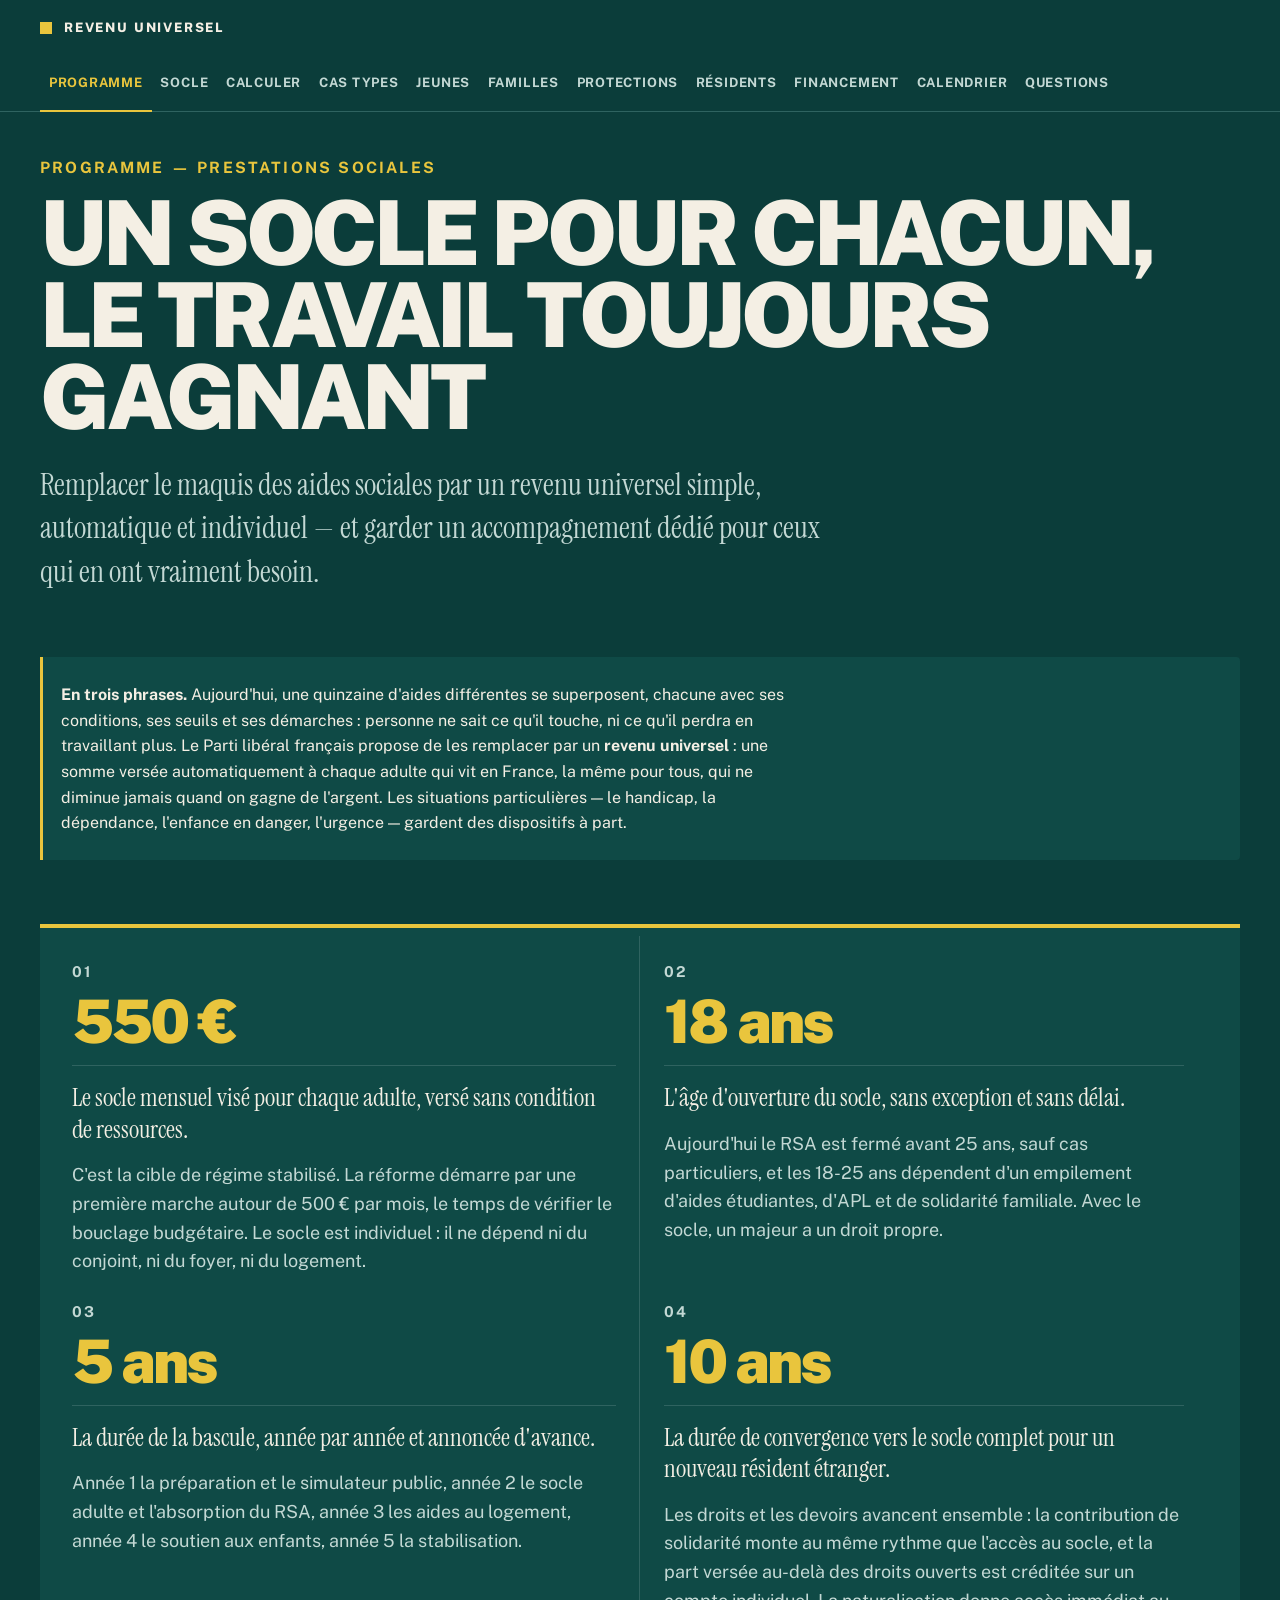
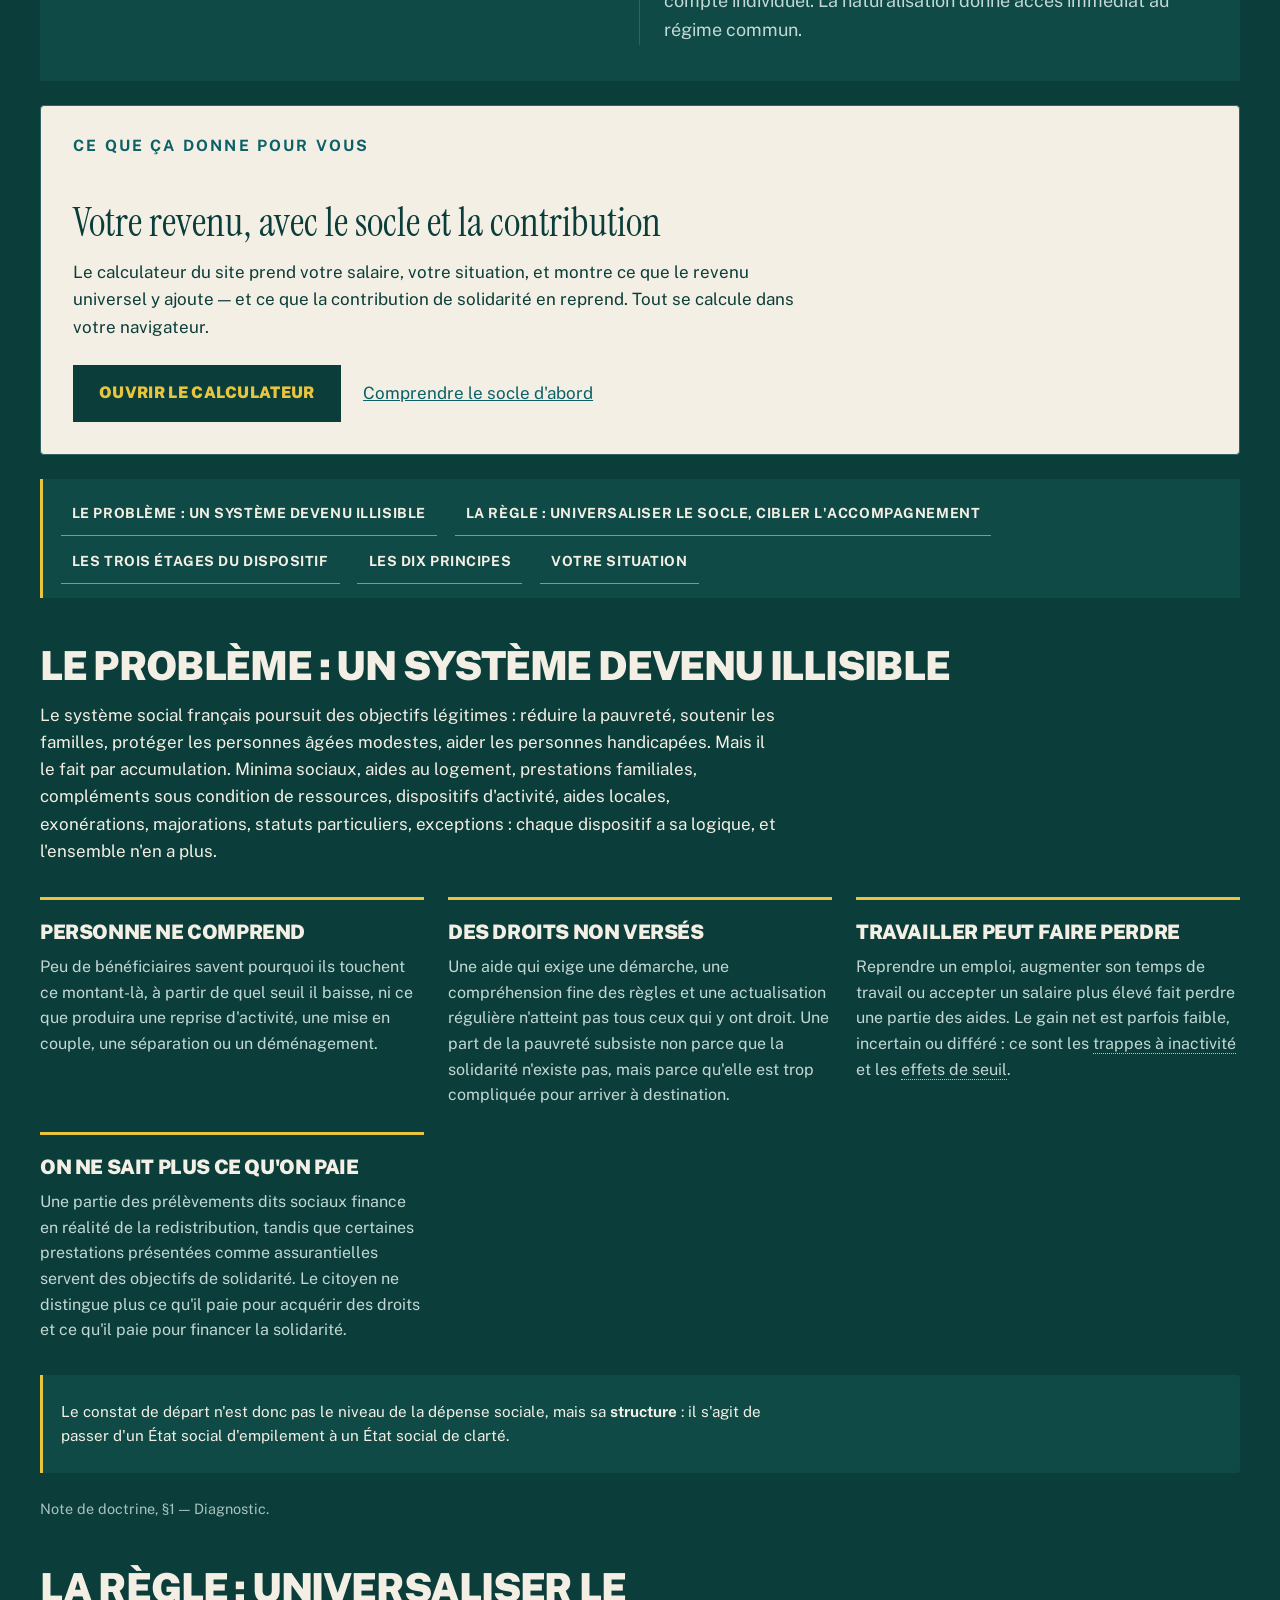
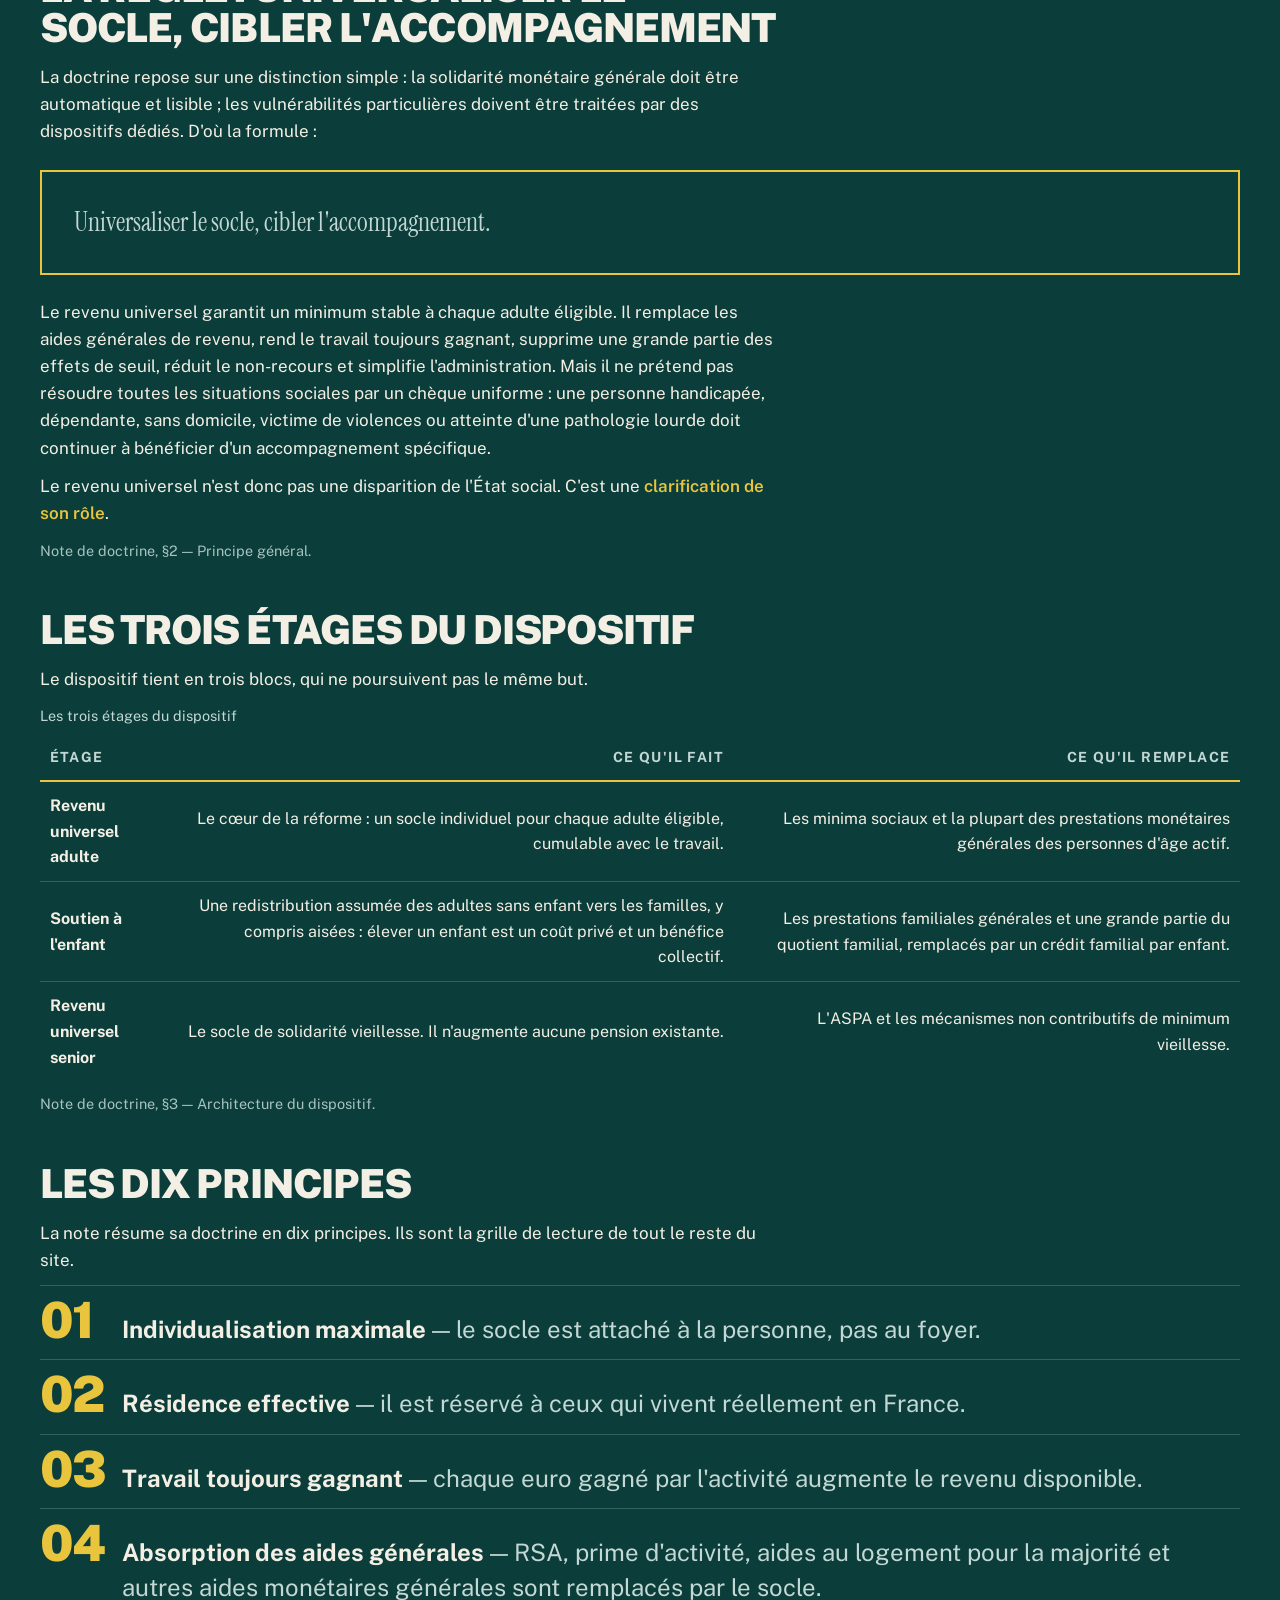
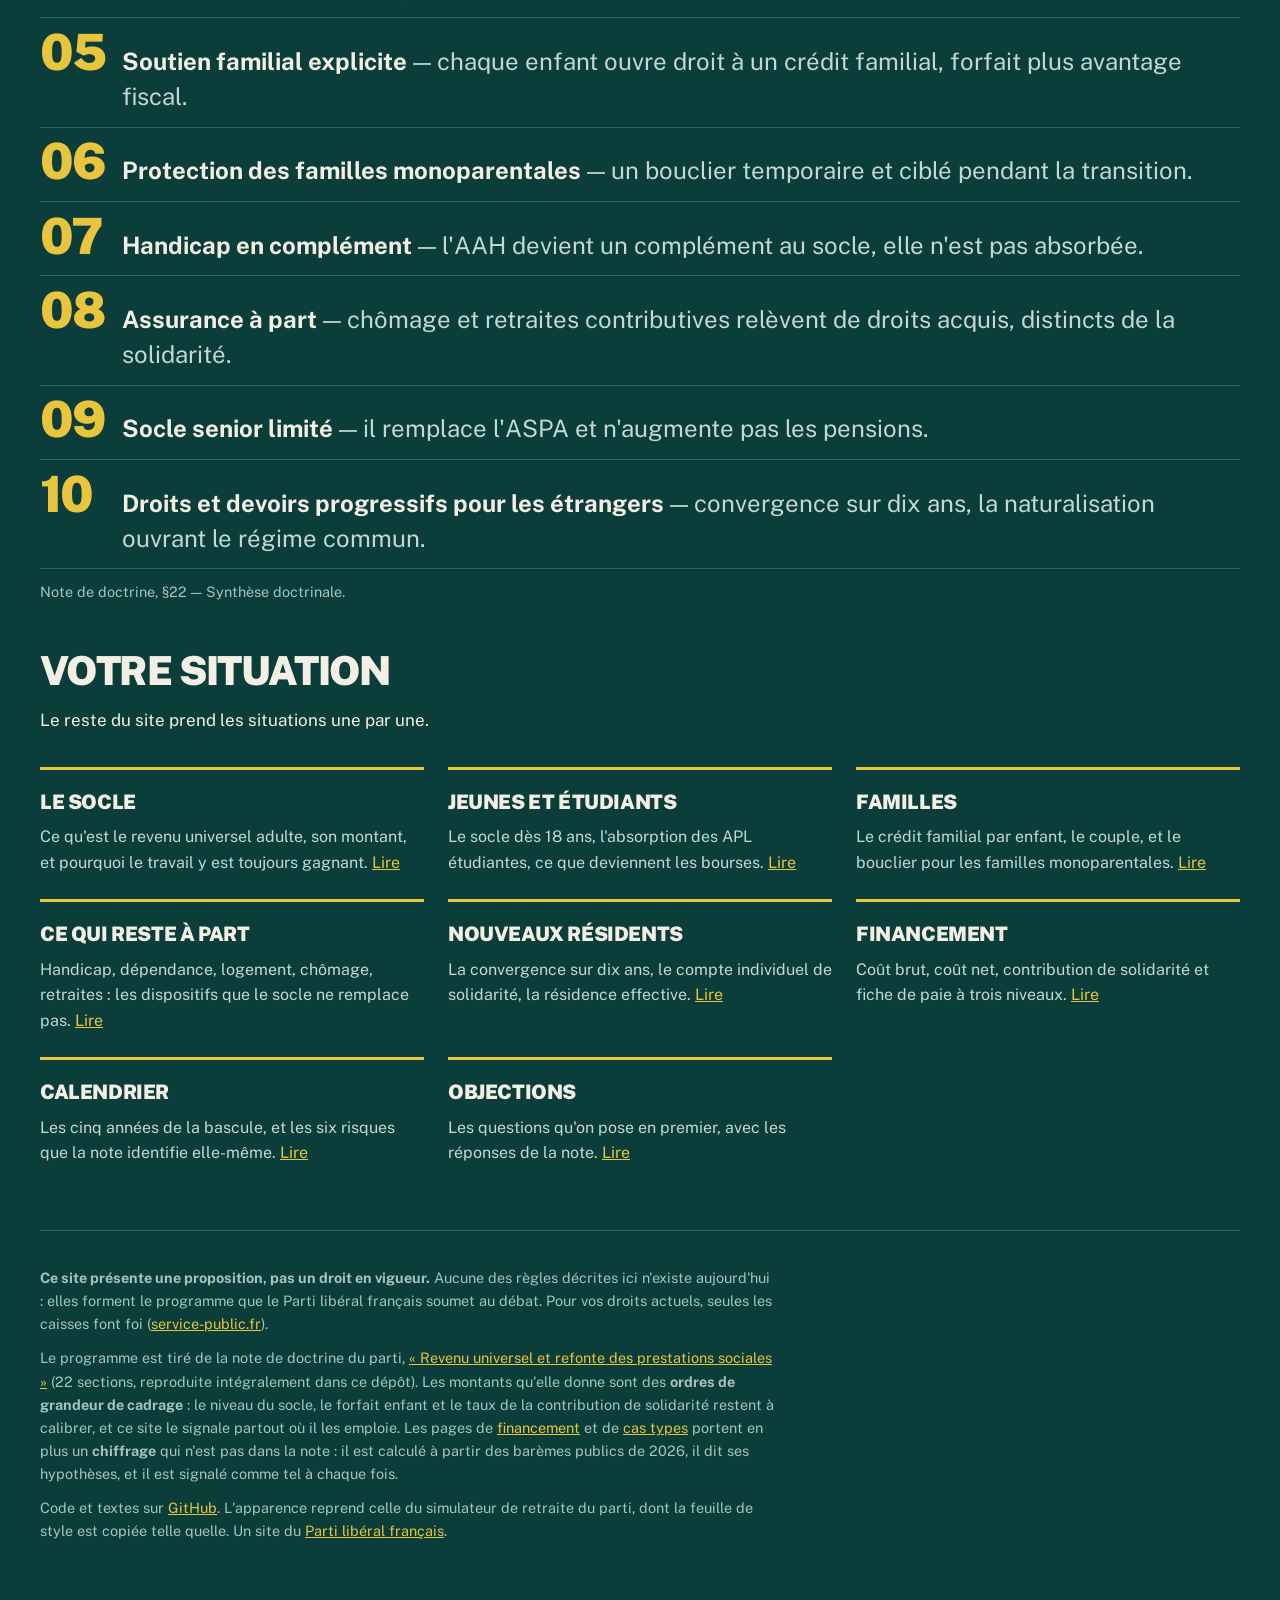
==== commit f4a73b6b: "Chiffrer le programme : coût net, taux, et sept cas types La note pose une règle au §18 — « le reven" ====
--- a/index.html
+++ b/index.html
@@ -18,7 +18,7 @@
 <a class="evitement" href="#contenu">Aller au contenu</a>
 <header class="bandeau"><div class="interieur">
   <p class="nom"><a href="index.html"><svg class="icone" viewBox="0 0 24 24" fill="none" stroke="currentColor" stroke-width="2" stroke-linecap="round" stroke-linejoin="round" aria-hidden="true" focusable="false"><path d="M16 21v-2a4 4 0 0 0-4-4H6a4 4 0 0 0-4 4v2" /><circle cx="9" cy="7" r="4" /><path d="M22 21v-2a4 4 0 0 0-3-3.87" /><path d="M16 3.13a4 4 0 0 1 0 7.75" /></svg><span>Revenu universel</span></a></p>
-  <nav aria-label="Navigation principale"><span class="groupe"><span class="etiquette">La promesse</span><span class="liens"><a href="index.html" aria-current="page">Programme</a></span></span><span class="groupe"><span class="etiquette">Ce que ça change</span><span class="liens"><a href="revenu-universel.html">Socle</a><a href="simulateur.html">Calculer</a><a href="jeunes.html">Jeunes</a><a href="familles.html">Familles</a><a href="protections.html">Protections</a></span></span><span class="groupe"><span class="etiquette">Les règles</span><span class="liens"><a href="nouveaux-residents.html">Résidents</a><a href="financement.html">Financement</a><a href="calendrier.html">Calendrier</a></span></span><span class="groupe"><span class="etiquette">Comprendre</span><span class="liens"><a href="questions.html">Questions</a></span></span></nav>
+  <nav aria-label="Navigation principale"><span class="groupe"><span class="etiquette">La promesse</span><span class="liens"><a href="index.html" aria-current="page">Programme</a></span></span><span class="groupe"><span class="etiquette">Ce que ça change</span><span class="liens"><a href="revenu-universel.html">Socle</a><a href="simulateur.html">Calculer</a><a href="cas-types.html">Cas types</a><a href="jeunes.html">Jeunes</a><a href="familles.html">Familles</a><a href="protections.html">Protections</a></span></span><span class="groupe"><span class="etiquette">Les règles</span><span class="liens"><a href="nouveaux-residents.html">Résidents</a><a href="financement.html">Financement</a><a href="calendrier.html">Calendrier</a></span></span><span class="groupe"><span class="etiquette">Comprendre</span><span class="liens"><a href="questions.html">Questions</a></span></span></nav>
 </div></header>
 <main id="contenu">
 <div class="affiche"><p class="surtitre">Programme — prestations sociales</p><h1>Un socle pour chacun,<br>le travail toujours gagnant</h1><p class="chapeau">Remplacer le maquis des aides sociales par un revenu universel simple, automatique et individuel — et garder un accompagnement dédié pour ceux qui en ont vraiment besoin.</p></div>
@@ -32,12 +32,17 @@
   programme que le Parti libéral français soumet au débat. Pour vos droits
   actuels, seules les caisses font foi
   (<a href="https://www.service-public.fr/">service-public.fr</a>).</p>
-  <p>Tout le contenu est tiré de la note de doctrine du parti,
+  <p>Le programme est tiré de la note de doctrine du parti,
   <a href="documents/note-revenu-universel.pdf">« Revenu universel et refonte des prestations sociales »</a>
   (22 sections, reproduite intégralement dans ce dépôt). Les montants qu'elle
   donne sont des <strong>ordres de grandeur de cadrage</strong> : le niveau du
   socle, le forfait enfant et le taux de la contribution de solidarité restent à
-  calibrer, et ce site le signale partout où il les emploie.</p>
+  calibrer, et ce site le signale partout où il les emploie. Les pages de
+  <a href="financement.html">financement</a> et de
+  <a href="cas-types.html">cas types</a> portent en plus un
+  <strong>chiffrage</strong> qui n'est pas dans la note : il est calculé à
+  partir des barèmes publics de 2026, il dit ses hypothèses, et il est signalé
+  comme tel à chaque fois.</p>
   <p>Code et textes sur <a href="https://github.com/g-pliberal/PrestationsSociales">GitHub</a>. L'apparence reprend celle du
   simulateur de retraite du parti, dont la feuille de style est copiée telle
   quelle. <span class="retour-site">Un site du
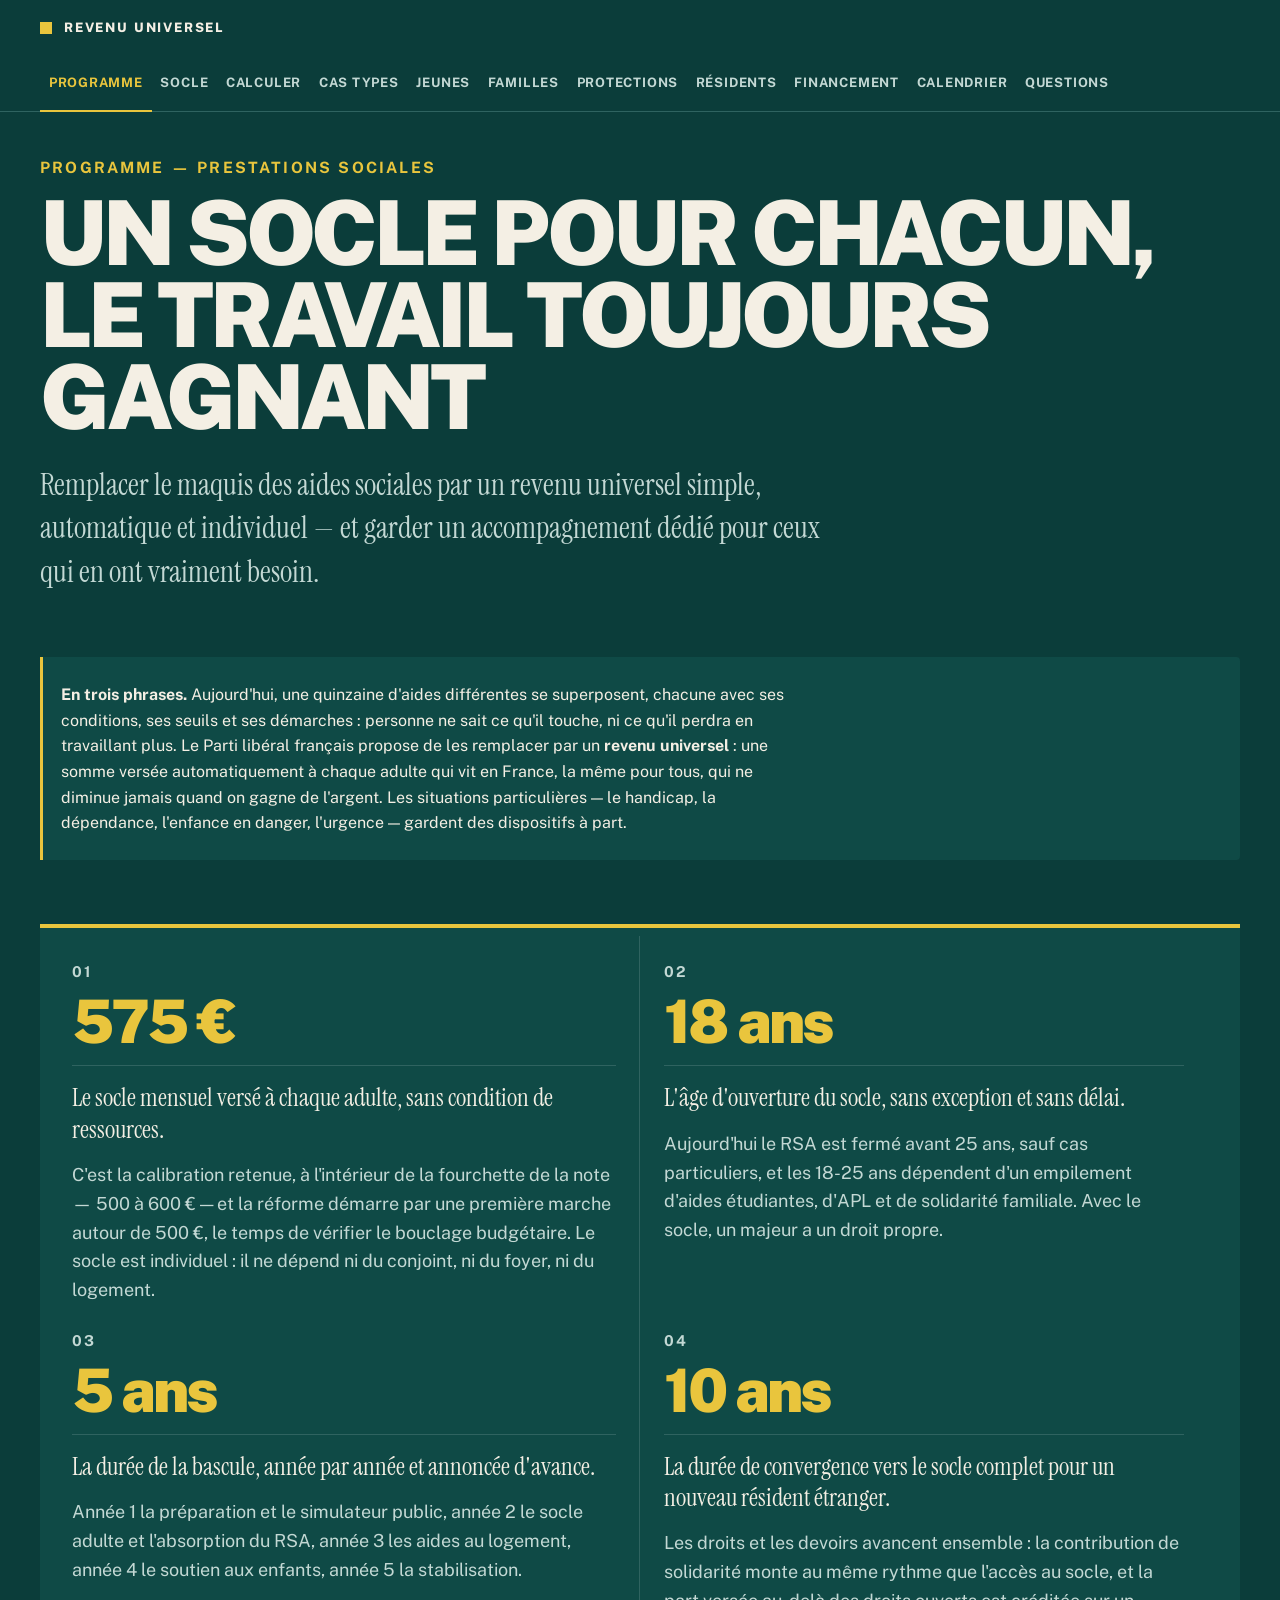
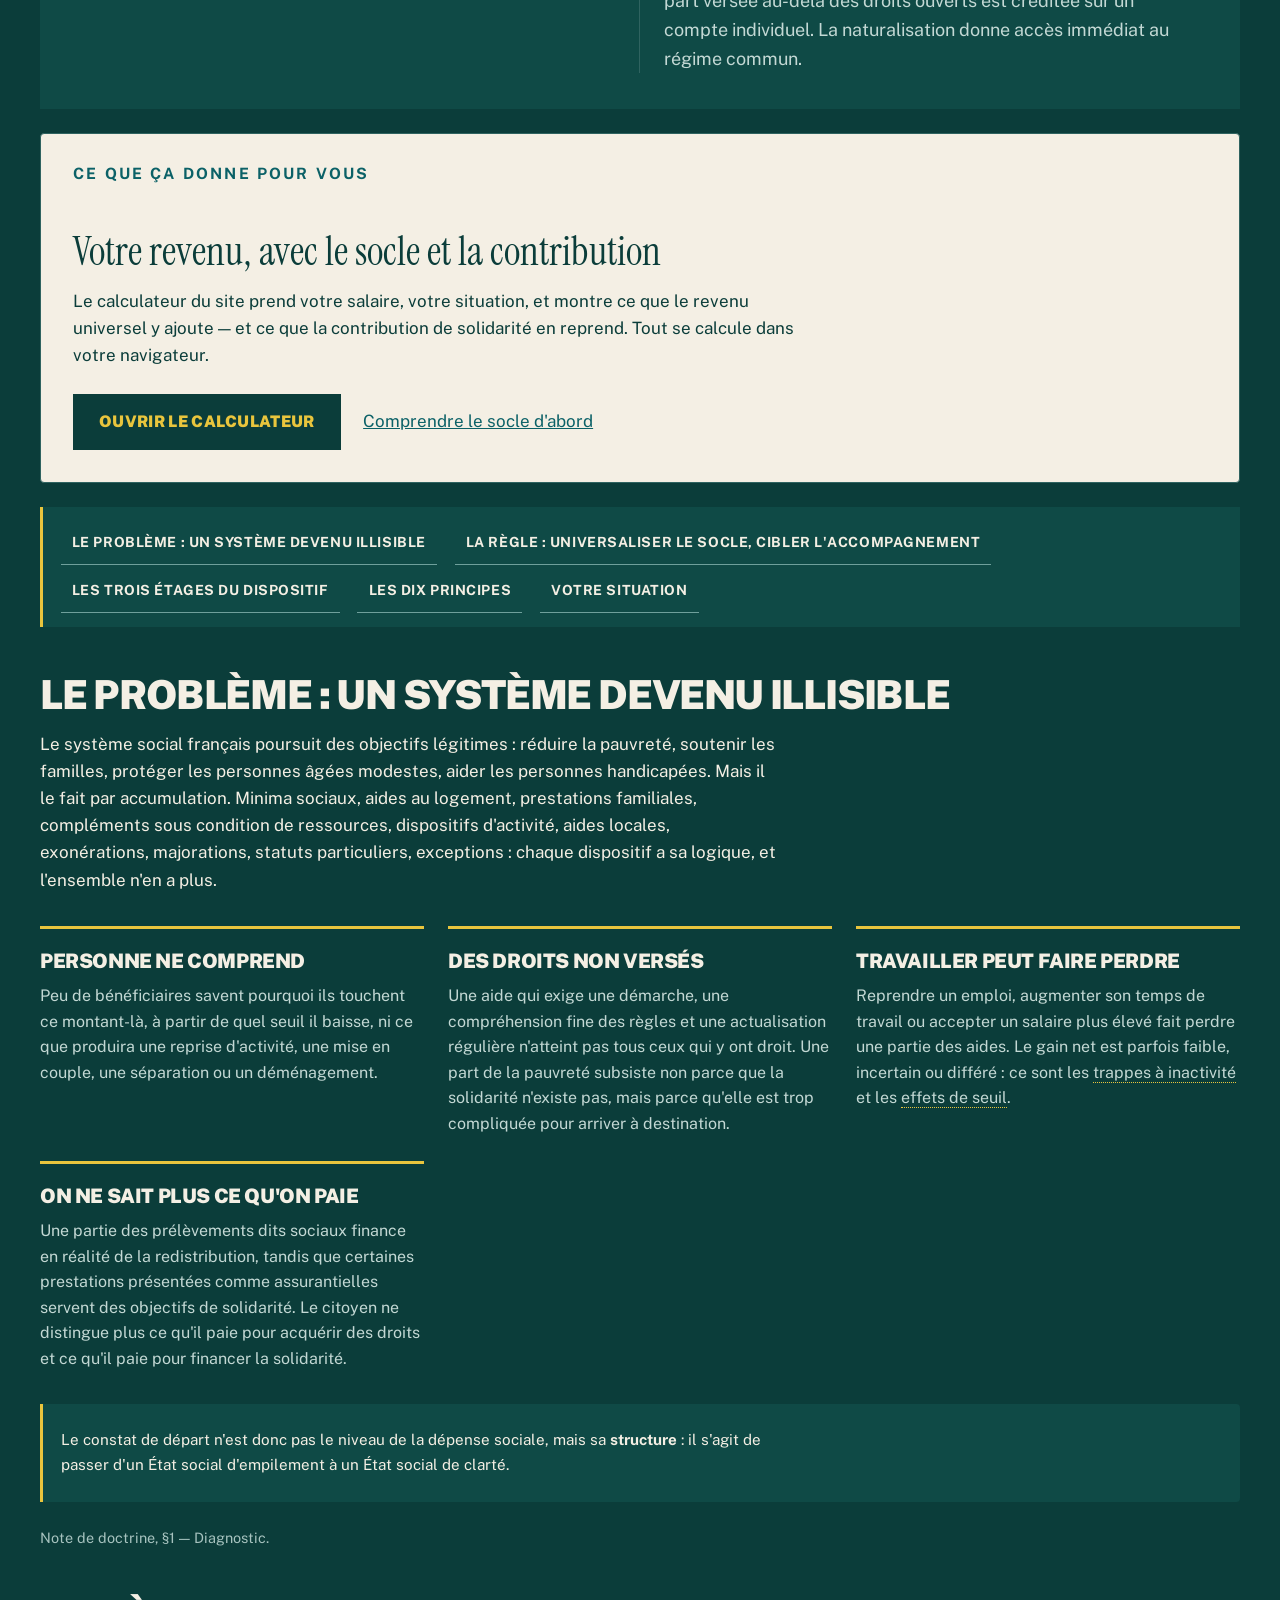
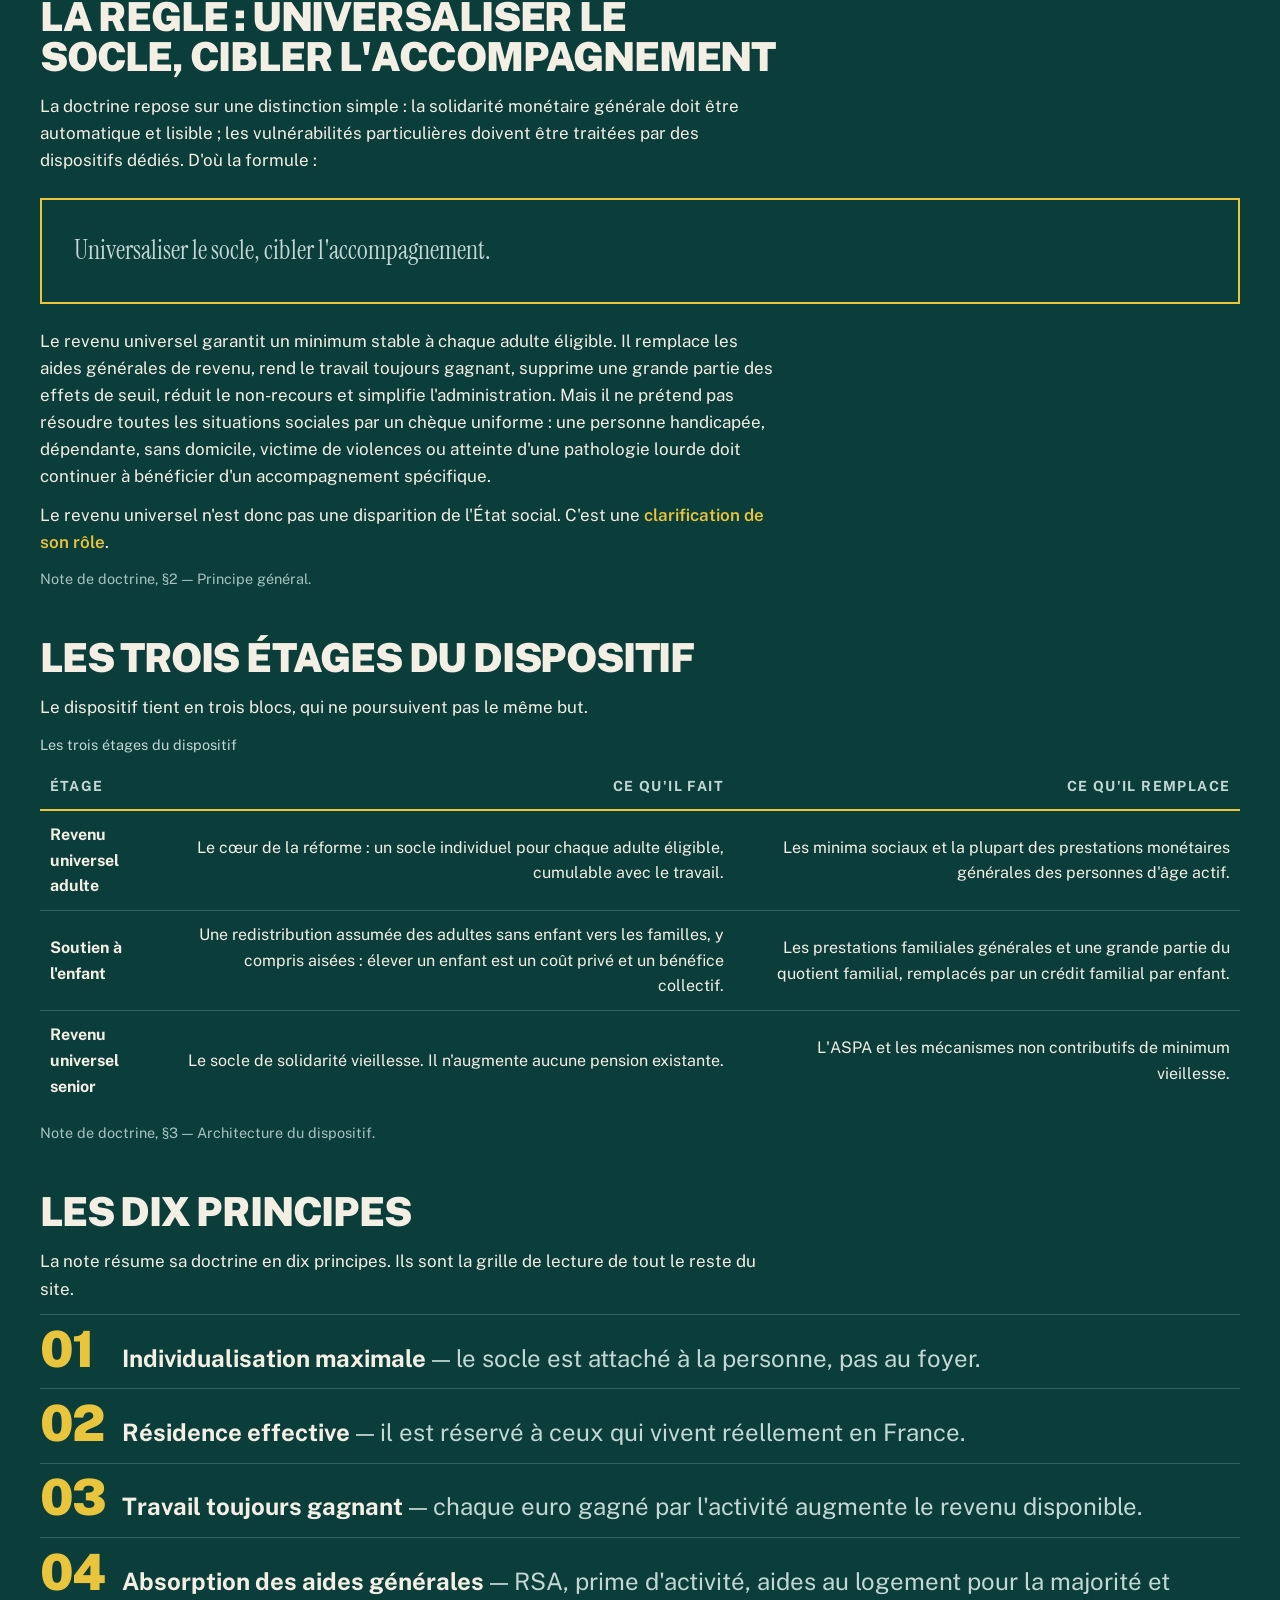
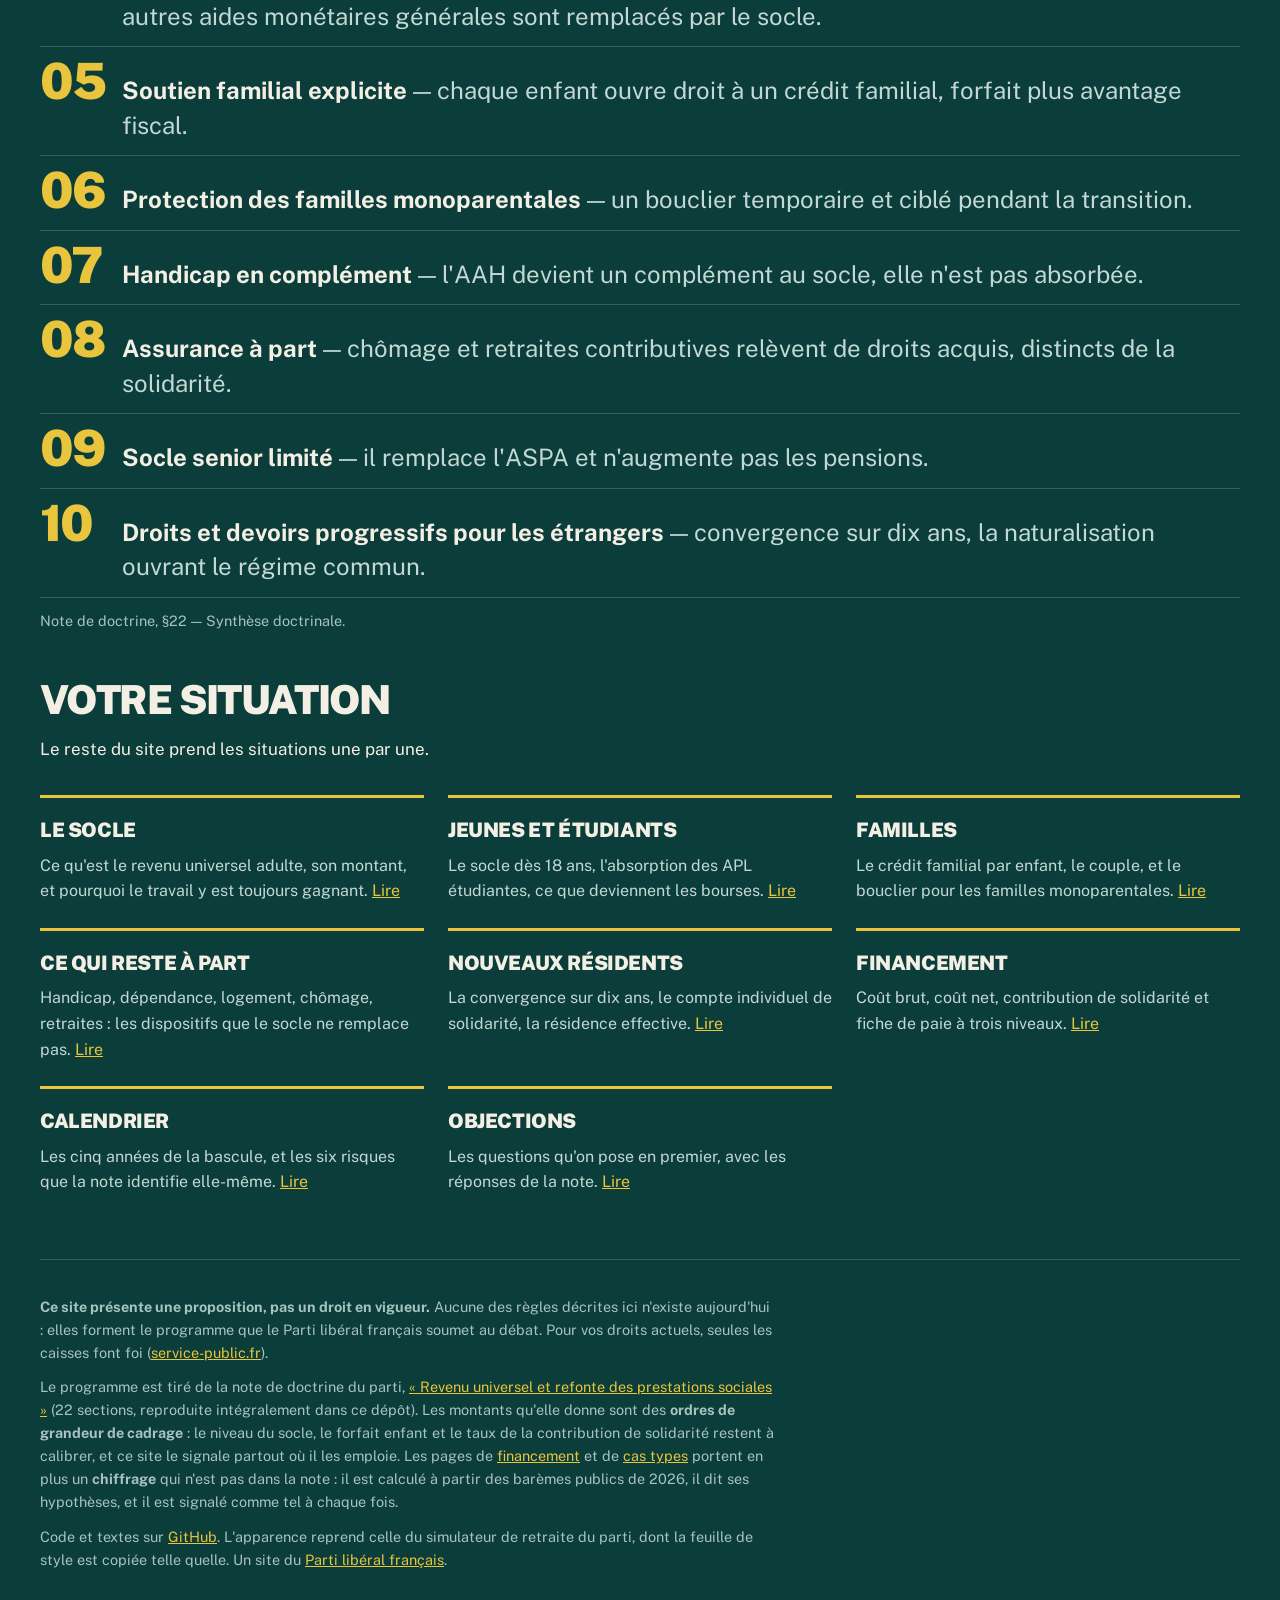
==== commit 7fc10ce0: "Trancher l'arbitrage : socle de 575 €, forfait enfant de 330 € Les deux dernières questions ouvertes" ====
--- a/index.html
+++ b/index.html
@@ -22,7 +22,7 @@
 </div></header>
 <main id="contenu">
 <div class="affiche"><p class="surtitre">Programme — prestations sociales</p><h1>Un socle pour chacun,<br>le travail toujours gagnant</h1><p class="chapeau">Remplacer le maquis des aides sociales par un revenu universel simple, automatique et individuel — et garder un accompagnement dédié pour ceux qui en ont vraiment besoin.</p></div>
-<div class="note resume"><p><strong>En trois phrases.</strong> Aujourd'hui, une quinzaine d'aides différentes se superposent, chacune avec ses conditions, ses seuils et ses démarches : personne ne sait ce qu'il touche, ni ce qu'il perdra en travaillant plus. Le Parti libéral français propose de les remplacer par un <strong>revenu universel</strong> : une somme versée automatiquement à chaque adulte qui vit en France, la même pour tous, qui ne diminue jamais quand on gagne de l'argent. Les situations particulières — le handicap, la dépendance, l'enfance en danger, l'urgence — gardent des dispositifs à part.</p></div><section class="engagements" aria-label="Les chiffres du programme"><div class="grille"><div class="engagement"><div class="rang" aria-hidden="true">01</div><div class="chiffre">550&nbsp;€</div><div class="promesse">Le socle mensuel visé pour chaque adulte, versé sans condition de ressources.</div><div class="detail">C'est la cible de régime stabilisé. La réforme démarre par une première marche autour de 500&nbsp;€ par mois, le temps de vérifier le bouclage budgétaire. Le socle est individuel : il ne dépend ni du conjoint, ni du foyer, ni du logement.</div></div><div class="engagement"><div class="rang" aria-hidden="true">02</div><div class="chiffre">18 ans</div><div class="promesse">L'âge d'ouverture du socle, sans exception et sans délai.</div><div class="detail">Aujourd'hui le RSA est fermé avant 25 ans, sauf cas particuliers, et les 18-25 ans dépendent d'un empilement d'aides étudiantes, d'APL et de solidarité familiale. Avec le socle, un majeur a un droit propre.</div></div><div class="engagement"><div class="rang" aria-hidden="true">03</div><div class="chiffre">5 ans</div><div class="promesse">La durée de la bascule, année par année et annoncée d'avance.</div><div class="detail">Année 1 la préparation et le simulateur public, année 2 le socle adulte et l'absorption du RSA, année 3 les aides au logement, année 4 le soutien aux enfants, année 5 la stabilisation.</div></div><div class="engagement"><div class="rang" aria-hidden="true">04</div><div class="chiffre">10 ans</div><div class="promesse">La durée de convergence vers le socle complet pour un nouveau résident étranger.</div><div class="detail">Les droits et les devoirs avancent ensemble : la contribution de solidarité monte au même rythme que l'accès au socle, et la part versée au-delà des droits ouverts est créditée sur un compte individuel. La naturalisation donne accès immédiat au régime commun.</div></div></div></section><div class="carte creme"><p class="surtitre">Ce que ça donne pour vous</p><h2 class="serif">Votre revenu, avec le socle et la contribution</h2><p>Le calculateur du site prend votre salaire, votre situation, et montre ce que le revenu universel y ajoute — et ce que la contribution de solidarité en reprend. Tout se calcule dans votre navigateur.</p><p class="actions"><a class="bouton" href="simulateur.html">Ouvrir le calculateur</a><a href="revenu-universel.html">Comprendre le socle d'abord</a></p></div>
+<div class="note resume"><p><strong>En trois phrases.</strong> Aujourd'hui, une quinzaine d'aides différentes se superposent, chacune avec ses conditions, ses seuils et ses démarches : personne ne sait ce qu'il touche, ni ce qu'il perdra en travaillant plus. Le Parti libéral français propose de les remplacer par un <strong>revenu universel</strong> : une somme versée automatiquement à chaque adulte qui vit en France, la même pour tous, qui ne diminue jamais quand on gagne de l'argent. Les situations particulières — le handicap, la dépendance, l'enfance en danger, l'urgence — gardent des dispositifs à part.</p></div><section class="engagements" aria-label="Les chiffres du programme"><div class="grille"><div class="engagement"><div class="rang" aria-hidden="true">01</div><div class="chiffre">575&nbsp;€</div><div class="promesse">Le socle mensuel versé à chaque adulte, sans condition de ressources.</div><div class="detail">C'est la calibration retenue, à l'intérieur de la fourchette de la note — 500 à 600&nbsp;€ — et la réforme démarre par une première marche autour de 500&nbsp;€, le temps de vérifier le bouclage budgétaire. Le socle est individuel : il ne dépend ni du conjoint, ni du foyer, ni du logement.</div></div><div class="engagement"><div class="rang" aria-hidden="true">02</div><div class="chiffre">18 ans</div><div class="promesse">L'âge d'ouverture du socle, sans exception et sans délai.</div><div class="detail">Aujourd'hui le RSA est fermé avant 25 ans, sauf cas particuliers, et les 18-25 ans dépendent d'un empilement d'aides étudiantes, d'APL et de solidarité familiale. Avec le socle, un majeur a un droit propre.</div></div><div class="engagement"><div class="rang" aria-hidden="true">03</div><div class="chiffre">5 ans</div><div class="promesse">La durée de la bascule, année par année et annoncée d'avance.</div><div class="detail">Année 1 la préparation et le simulateur public, année 2 le socle adulte et l'absorption du RSA, année 3 les aides au logement, année 4 le soutien aux enfants, année 5 la stabilisation.</div></div><div class="engagement"><div class="rang" aria-hidden="true">04</div><div class="chiffre">10 ans</div><div class="promesse">La durée de convergence vers le socle complet pour un nouveau résident étranger.</div><div class="detail">Les droits et les devoirs avancent ensemble : la contribution de solidarité monte au même rythme que l'accès au socle, et la part versée au-delà des droits ouverts est créditée sur un compte individuel. La naturalisation donne accès immédiat au régime commun.</div></div></div></section><div class="carte creme"><p class="surtitre">Ce que ça donne pour vous</p><h2 class="serif">Votre revenu, avec le socle et la contribution</h2><p>Le calculateur du site prend votre salaire, votre situation, et montre ce que le revenu universel y ajoute — et ce que la contribution de solidarité en reprend. Tout se calcule dans votre navigateur.</p><p class="actions"><a class="bouton" href="simulateur.html">Ouvrir le calculateur</a><a href="revenu-universel.html">Comprendre le socle d'abord</a></p></div>
 <nav class="plan" aria-label="Dans cette page"><p class="etiquette">Dans cette page</p><ol><li><a href="#probleme">Le problème : un système devenu illisible</a></li><li><a href="#regle">La règle : universaliser le socle, cibler l&#x27;accompagnement</a></li><li><a href="#etages">Les trois étages du dispositif</a></li><li><a href="#principes">Les dix principes</a></li><li><a href="#suite">Votre situation</a></li></ol></nav>
 <section id="probleme"><h2>Le problème : un système devenu illisible</h2><p>Le système social français poursuit des objectifs légitimes : réduire la pauvreté, soutenir les familles, protéger les personnes âgées modestes, aider les personnes handicapées. Mais il le fait par accumulation. Minima sociaux, aides au logement, prestations familiales, compléments sous condition de ressources, dispositifs d'activité, aides locales, exonérations, majorations, statuts particuliers, exceptions : chaque dispositif a sa logique, et l'ensemble n'en a plus.</p><div class="points"><div class="point"><h3>Personne ne comprend</h3><p>Peu de bénéficiaires savent pourquoi ils touchent ce montant-là, à partir de quel seuil il baisse, ni ce que produira une reprise d'activité, une mise en couple, une séparation ou un déménagement.</p></div><div class="point"><h3>Des droits non versés</h3><p>Une aide qui exige une démarche, une compréhension fine des règles et une actualisation régulière n'atteint pas tous ceux qui y ont droit. Une part de la pauvreté subsiste non parce que la solidarité n'existe pas, mais parce qu'elle est trop compliquée pour arriver à destination.</p></div><div class="point"><h3>Travailler peut faire perdre</h3><p>Reprendre un emploi, augmenter son temps de travail ou accepter un salaire plus élevé fait perdre une partie des aides. Le gain net est parfois faible, incertain ou différé : ce sont les <span class="mot"><span class="terme" role="button" tabindex="0" aria-expanded="false">trappes à inactivité</span><span class="bulle" role="note" hidden>Situation où travailler davantage ne rapporte presque rien, parce que le supplément de salaire est absorbé par la perte d&#x27;aides.</span></span> et les <span class="mot"><span class="terme" role="button" tabindex="0" aria-expanded="false">effets de seuil</span><span class="bulle" role="note" hidden>Franchir un euro de revenu au-dessus d&#x27;une limite fait perdre d&#x27;un coup une aide entière.</span></span>.</p></div><div class="point"><h3>On ne sait plus ce qu&#x27;on paie</h3><p>Une partie des prélèvements dits sociaux finance en réalité de la redistribution, tandis que certaines prestations présentées comme assurantielles servent des objectifs de solidarité. Le citoyen ne distingue plus ce qu'il paie pour acquérir des droits et ce qu'il paie pour financer la solidarité.</p></div></div><div class="note"><p>Le constat de départ n'est donc pas le niveau de la dépense sociale, mais sa <strong>structure</strong> : il s'agit de passer d'un État social d'empilement à un État social de clarté.</p></div><p class="discret">Note de doctrine, §1 — Diagnostic.</p></section><section id="regle"><h2>La règle : universaliser le socle, cibler l'accompagnement</h2><p>La doctrine repose sur une distinction simple : la solidarité monétaire générale doit être automatique et lisible ; les vulnérabilités particulières doivent être traitées par des dispositifs dédiés. D'où la formule :</p><div class="encadre"><p class="chapeau" style="margin:0">Universaliser le socle, cibler l'accompagnement.</p></div><p>Le revenu universel garantit un minimum stable à chaque adulte éligible. Il remplace les aides générales de revenu, rend le travail toujours gagnant, supprime une grande partie des effets de seuil, réduit le non-recours et simplifie l'administration. Mais il ne prétend pas résoudre toutes les situations sociales par un chèque uniforme : une personne handicapée, dépendante, sans domicile, victime de violences ou atteinte d'une pathologie lourde doit continuer à bénéficier d'un accompagnement spécifique.</p><p>Le revenu universel n'est donc pas une disparition de l'État social. C'est une <span class="cle-texte">clarification de son rôle</span>.</p><p class="discret">Note de doctrine, §2 — Principe général.</p></section><section id="etages"><h2>Les trois étages du dispositif</h2><p>Le dispositif tient en trois blocs, qui ne poursuivent pas le même but.</p><div class="defilant" tabindex="0" role="region" aria-label="Les trois étages du dispositif"><table><caption><span>Les trois étages du dispositif</span></caption><thead><tr><th class="texte" scope="col">Étage</th><th class="long" scope="col">Ce qu&#x27;il fait</th><th class="long" scope="col">Ce qu&#x27;il remplace</th></tr></thead><tbody><tr><th class="texte" scope="row">Revenu universel adulte</th><td class="long">Le cœur de la réforme : un socle individuel pour chaque adulte éligible, cumulable avec le travail.</td><td class="long">Les minima sociaux et la plupart des prestations monétaires générales des personnes d'âge actif.</td></tr><tr><th class="texte" scope="row">Soutien à l'enfant</th><td class="long">Une redistribution assumée des adultes sans enfant vers les familles, y compris aisées : élever un enfant est un coût privé et un bénéfice collectif.</td><td class="long">Les prestations familiales générales et une grande partie du quotient familial, remplacés par un crédit familial par enfant.</td></tr><tr><th class="texte" scope="row">Revenu universel senior</th><td class="long">Le socle de solidarité vieillesse. Il n'augmente aucune pension existante.</td><td class="long">L'ASPA et les mécanismes non contributifs de minimum vieillesse.</td></tr></tbody></table></div><p class="discret">Note de doctrine, §3 — Architecture du dispositif.</p></section><section id="principes"><h2>Les dix principes</h2><p>La note résume sa doctrine en dix principes. Ils sont la grille de lecture de tout le reste du site.</p><ol class="gestes"><li><span class="rang" aria-hidden="true">01</span><span><strong>Individualisation maximale</strong> — le socle est attaché à la personne, pas au foyer.</span></li><li><span class="rang" aria-hidden="true">02</span><span><strong>Résidence effective</strong> — il est réservé à ceux qui vivent réellement en France.</span></li><li><span class="rang" aria-hidden="true">03</span><span><strong>Travail toujours gagnant</strong> — chaque euro gagné par l'activité augmente le revenu disponible.</span></li><li><span class="rang" aria-hidden="true">04</span><span><strong>Absorption des aides générales</strong> — RSA, prime d'activité, aides au logement pour la majorité et autres aides monétaires générales sont remplacés par le socle.</span></li><li><span class="rang" aria-hidden="true">05</span><span><strong>Soutien familial explicite</strong> — chaque enfant ouvre droit à un crédit familial, forfait plus avantage fiscal.</span></li><li><span class="rang" aria-hidden="true">06</span><span><strong>Protection des familles monoparentales</strong> — un bouclier temporaire et ciblé pendant la transition.</span></li><li><span class="rang" aria-hidden="true">07</span><span><strong>Handicap en complément</strong> — l'AAH devient un complément au socle, elle n'est pas absorbée.</span></li><li><span class="rang" aria-hidden="true">08</span><span><strong>Assurance à part</strong> — chômage et retraites contributives relèvent de droits acquis, distincts de la solidarité.</span></li><li><span class="rang" aria-hidden="true">09</span><span><strong>Socle senior limité</strong> — il remplace l'ASPA et n'augmente pas les pensions.</span></li><li><span class="rang" aria-hidden="true">10</span><span><strong>Droits et devoirs progressifs pour les étrangers</strong> — convergence sur dix ans, la naturalisation ouvrant le régime commun.</span></li></ol><p class="discret">Note de doctrine, §22 — Synthèse doctrinale.</p></section><section id="suite"><h2>Votre situation</h2><p>Le reste du site prend les situations une par une.</p><div class="points"><div class="point"><h3>Le socle</h3><p>Ce qu'est le revenu universel adulte, son montant, et pourquoi le travail y est toujours gagnant. <a href="revenu-universel.html">Lire</a></p></div><div class="point"><h3>Jeunes et étudiants</h3><p>Le socle dès 18 ans, l'absorption des APL étudiantes, ce que deviennent les bourses. <a href="jeunes.html">Lire</a></p></div><div class="point"><h3>Familles</h3><p>Le crédit familial par enfant, le couple, et le bouclier pour les familles monoparentales. <a href="familles.html">Lire</a></p></div><div class="point"><h3>Ce qui reste à part</h3><p>Handicap, dépendance, logement, chômage, retraites : les dispositifs que le socle ne remplace pas. <a href="protections.html">Lire</a></p></div><div class="point"><h3>Nouveaux résidents</h3><p>La convergence sur dix ans, le compte individuel de solidarité, la résidence effective. <a href="nouveaux-residents.html">Lire</a></p></div><div class="point"><h3>Financement</h3><p>Coût brut, coût net, contribution de solidarité et fiche de paie à trois niveaux. <a href="financement.html">Lire</a></p></div><div class="point"><h3>Calendrier</h3><p>Les cinq années de la bascule, et les six risques que la note identifie elle-même. <a href="calendrier.html">Lire</a></p></div><div class="point"><h3>Objections</h3><p>Les questions qu'on pose en premier, avec les réponses de la note. <a href="questions.html">Lire</a></p></div></div></section>
 </main>
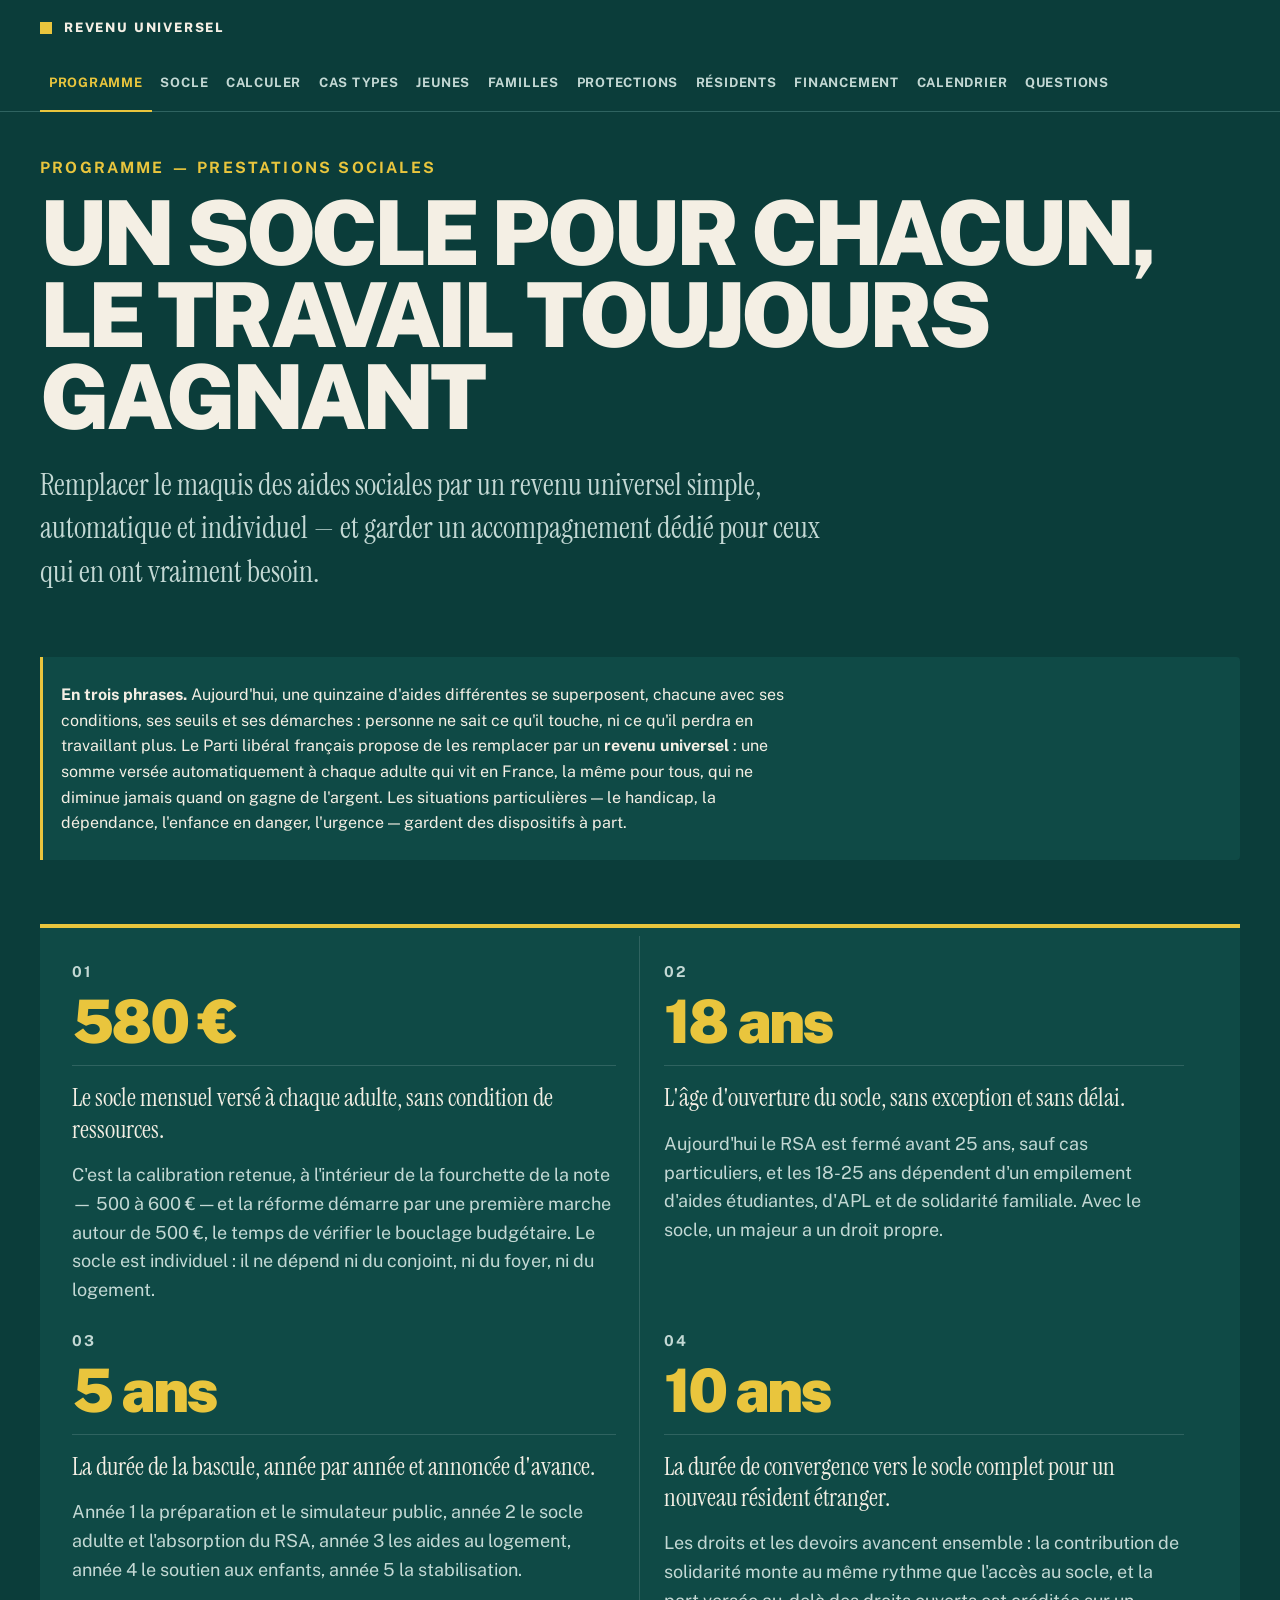
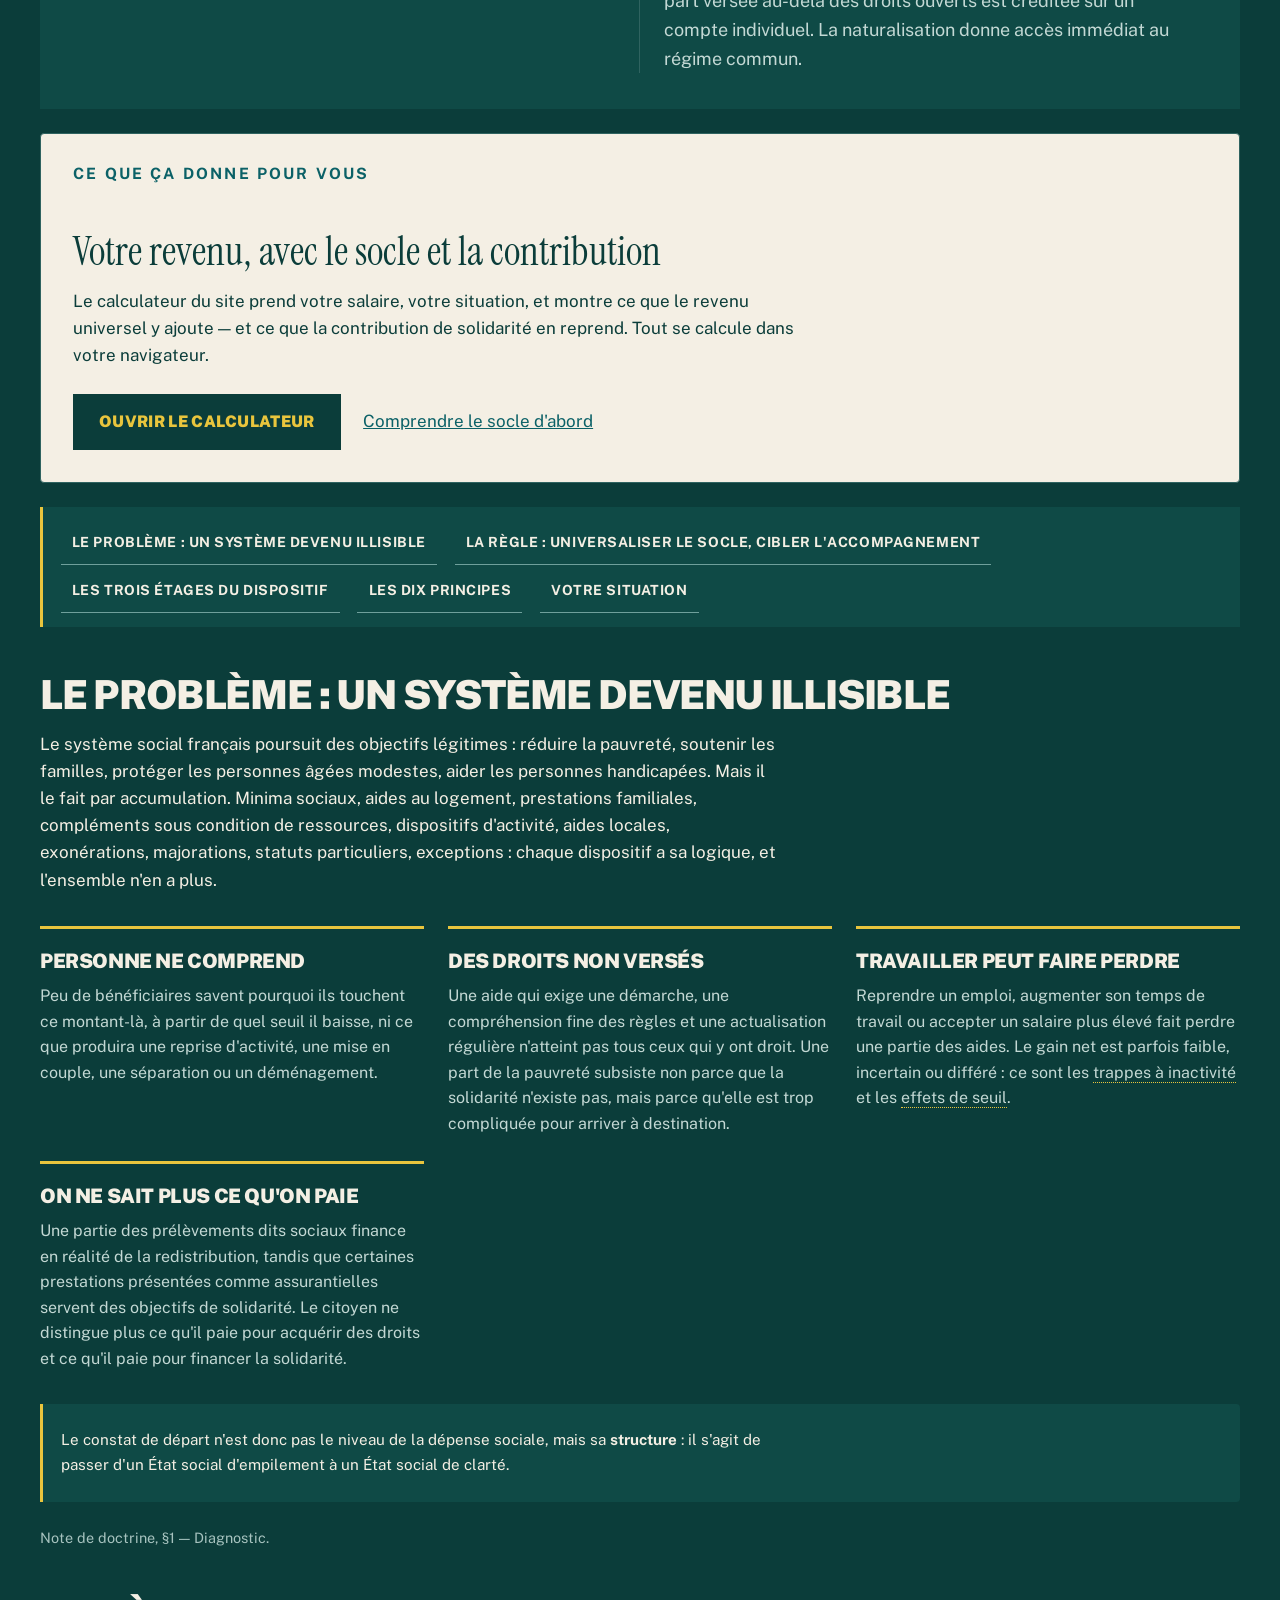
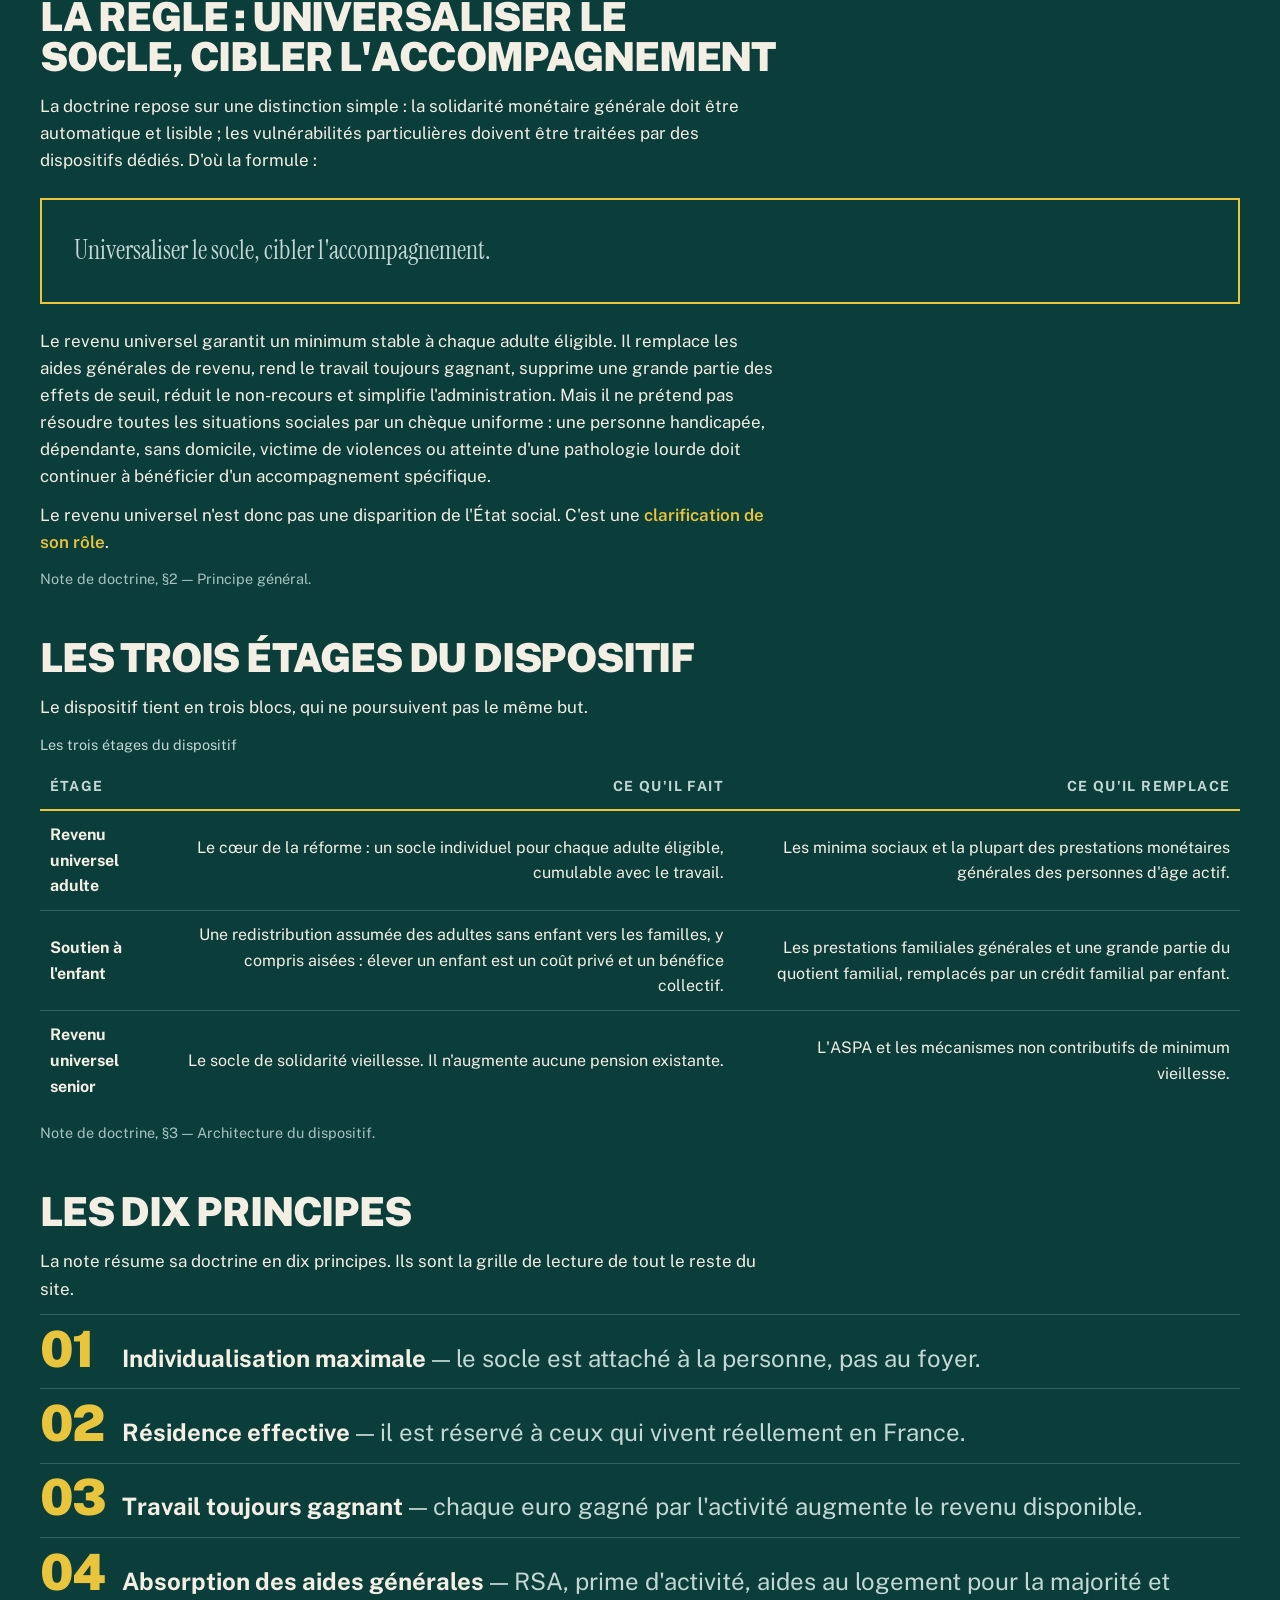
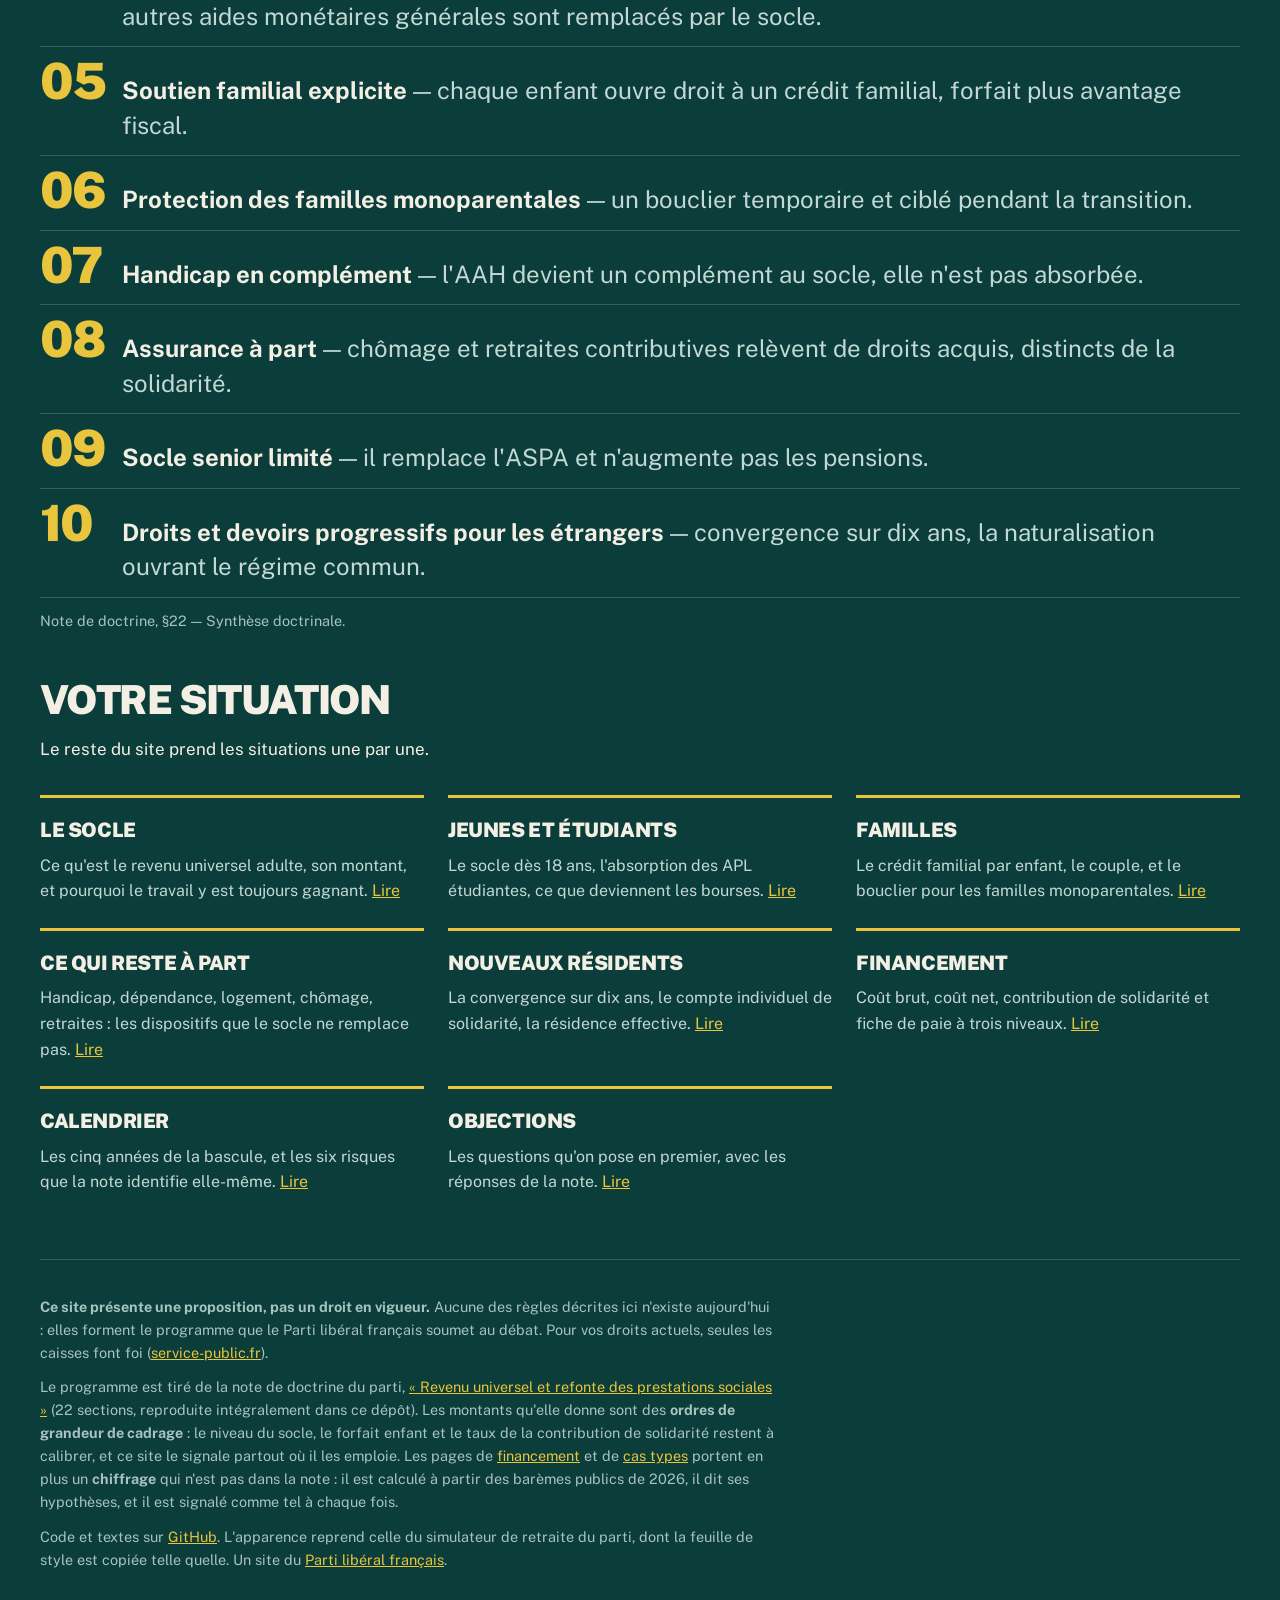
==== commit 9496f447: "Remplacer l'assiette estimée par l'assiette publiée, et recalibrer Le rapport à la Commission des co" ====
--- a/index.html
+++ b/index.html
@@ -22,7 +22,7 @@
 </div></header>
 <main id="contenu">
 <div class="affiche"><p class="surtitre">Programme — prestations sociales</p><h1>Un socle pour chacun,<br>le travail toujours gagnant</h1><p class="chapeau">Remplacer le maquis des aides sociales par un revenu universel simple, automatique et individuel — et garder un accompagnement dédié pour ceux qui en ont vraiment besoin.</p></div>
-<div class="note resume"><p><strong>En trois phrases.</strong> Aujourd'hui, une quinzaine d'aides différentes se superposent, chacune avec ses conditions, ses seuils et ses démarches : personne ne sait ce qu'il touche, ni ce qu'il perdra en travaillant plus. Le Parti libéral français propose de les remplacer par un <strong>revenu universel</strong> : une somme versée automatiquement à chaque adulte qui vit en France, la même pour tous, qui ne diminue jamais quand on gagne de l'argent. Les situations particulières — le handicap, la dépendance, l'enfance en danger, l'urgence — gardent des dispositifs à part.</p></div><section class="engagements" aria-label="Les chiffres du programme"><div class="grille"><div class="engagement"><div class="rang" aria-hidden="true">01</div><div class="chiffre">575&nbsp;€</div><div class="promesse">Le socle mensuel versé à chaque adulte, sans condition de ressources.</div><div class="detail">C'est la calibration retenue, à l'intérieur de la fourchette de la note — 500 à 600&nbsp;€ — et la réforme démarre par une première marche autour de 500&nbsp;€, le temps de vérifier le bouclage budgétaire. Le socle est individuel : il ne dépend ni du conjoint, ni du foyer, ni du logement.</div></div><div class="engagement"><div class="rang" aria-hidden="true">02</div><div class="chiffre">18 ans</div><div class="promesse">L'âge d'ouverture du socle, sans exception et sans délai.</div><div class="detail">Aujourd'hui le RSA est fermé avant 25 ans, sauf cas particuliers, et les 18-25 ans dépendent d'un empilement d'aides étudiantes, d'APL et de solidarité familiale. Avec le socle, un majeur a un droit propre.</div></div><div class="engagement"><div class="rang" aria-hidden="true">03</div><div class="chiffre">5 ans</div><div class="promesse">La durée de la bascule, année par année et annoncée d'avance.</div><div class="detail">Année 1 la préparation et le simulateur public, année 2 le socle adulte et l'absorption du RSA, année 3 les aides au logement, année 4 le soutien aux enfants, année 5 la stabilisation.</div></div><div class="engagement"><div class="rang" aria-hidden="true">04</div><div class="chiffre">10 ans</div><div class="promesse">La durée de convergence vers le socle complet pour un nouveau résident étranger.</div><div class="detail">Les droits et les devoirs avancent ensemble : la contribution de solidarité monte au même rythme que l'accès au socle, et la part versée au-delà des droits ouverts est créditée sur un compte individuel. La naturalisation donne accès immédiat au régime commun.</div></div></div></section><div class="carte creme"><p class="surtitre">Ce que ça donne pour vous</p><h2 class="serif">Votre revenu, avec le socle et la contribution</h2><p>Le calculateur du site prend votre salaire, votre situation, et montre ce que le revenu universel y ajoute — et ce que la contribution de solidarité en reprend. Tout se calcule dans votre navigateur.</p><p class="actions"><a class="bouton" href="simulateur.html">Ouvrir le calculateur</a><a href="revenu-universel.html">Comprendre le socle d'abord</a></p></div>
+<div class="note resume"><p><strong>En trois phrases.</strong> Aujourd'hui, une quinzaine d'aides différentes se superposent, chacune avec ses conditions, ses seuils et ses démarches : personne ne sait ce qu'il touche, ni ce qu'il perdra en travaillant plus. Le Parti libéral français propose de les remplacer par un <strong>revenu universel</strong> : une somme versée automatiquement à chaque adulte qui vit en France, la même pour tous, qui ne diminue jamais quand on gagne de l'argent. Les situations particulières — le handicap, la dépendance, l'enfance en danger, l'urgence — gardent des dispositifs à part.</p></div><section class="engagements" aria-label="Les chiffres du programme"><div class="grille"><div class="engagement"><div class="rang" aria-hidden="true">01</div><div class="chiffre">580&nbsp;€</div><div class="promesse">Le socle mensuel versé à chaque adulte, sans condition de ressources.</div><div class="detail">C'est la calibration retenue, à l'intérieur de la fourchette de la note — 500 à 600&nbsp;€ — et la réforme démarre par une première marche autour de 500&nbsp;€, le temps de vérifier le bouclage budgétaire. Le socle est individuel : il ne dépend ni du conjoint, ni du foyer, ni du logement.</div></div><div class="engagement"><div class="rang" aria-hidden="true">02</div><div class="chiffre">18 ans</div><div class="promesse">L'âge d'ouverture du socle, sans exception et sans délai.</div><div class="detail">Aujourd'hui le RSA est fermé avant 25 ans, sauf cas particuliers, et les 18-25 ans dépendent d'un empilement d'aides étudiantes, d'APL et de solidarité familiale. Avec le socle, un majeur a un droit propre.</div></div><div class="engagement"><div class="rang" aria-hidden="true">03</div><div class="chiffre">5 ans</div><div class="promesse">La durée de la bascule, année par année et annoncée d'avance.</div><div class="detail">Année 1 la préparation et le simulateur public, année 2 le socle adulte et l'absorption du RSA, année 3 les aides au logement, année 4 le soutien aux enfants, année 5 la stabilisation.</div></div><div class="engagement"><div class="rang" aria-hidden="true">04</div><div class="chiffre">10 ans</div><div class="promesse">La durée de convergence vers le socle complet pour un nouveau résident étranger.</div><div class="detail">Les droits et les devoirs avancent ensemble : la contribution de solidarité monte au même rythme que l'accès au socle, et la part versée au-delà des droits ouverts est créditée sur un compte individuel. La naturalisation donne accès immédiat au régime commun.</div></div></div></section><div class="carte creme"><p class="surtitre">Ce que ça donne pour vous</p><h2 class="serif">Votre revenu, avec le socle et la contribution</h2><p>Le calculateur du site prend votre salaire, votre situation, et montre ce que le revenu universel y ajoute — et ce que la contribution de solidarité en reprend. Tout se calcule dans votre navigateur.</p><p class="actions"><a class="bouton" href="simulateur.html">Ouvrir le calculateur</a><a href="revenu-universel.html">Comprendre le socle d'abord</a></p></div>
 <nav class="plan" aria-label="Dans cette page"><p class="etiquette">Dans cette page</p><ol><li><a href="#probleme">Le problème : un système devenu illisible</a></li><li><a href="#regle">La règle : universaliser le socle, cibler l&#x27;accompagnement</a></li><li><a href="#etages">Les trois étages du dispositif</a></li><li><a href="#principes">Les dix principes</a></li><li><a href="#suite">Votre situation</a></li></ol></nav>
 <section id="probleme"><h2>Le problème : un système devenu illisible</h2><p>Le système social français poursuit des objectifs légitimes : réduire la pauvreté, soutenir les familles, protéger les personnes âgées modestes, aider les personnes handicapées. Mais il le fait par accumulation. Minima sociaux, aides au logement, prestations familiales, compléments sous condition de ressources, dispositifs d'activité, aides locales, exonérations, majorations, statuts particuliers, exceptions : chaque dispositif a sa logique, et l'ensemble n'en a plus.</p><div class="points"><div class="point"><h3>Personne ne comprend</h3><p>Peu de bénéficiaires savent pourquoi ils touchent ce montant-là, à partir de quel seuil il baisse, ni ce que produira une reprise d'activité, une mise en couple, une séparation ou un déménagement.</p></div><div class="point"><h3>Des droits non versés</h3><p>Une aide qui exige une démarche, une compréhension fine des règles et une actualisation régulière n'atteint pas tous ceux qui y ont droit. Une part de la pauvreté subsiste non parce que la solidarité n'existe pas, mais parce qu'elle est trop compliquée pour arriver à destination.</p></div><div class="point"><h3>Travailler peut faire perdre</h3><p>Reprendre un emploi, augmenter son temps de travail ou accepter un salaire plus élevé fait perdre une partie des aides. Le gain net est parfois faible, incertain ou différé : ce sont les <span class="mot"><span class="terme" role="button" tabindex="0" aria-expanded="false">trappes à inactivité</span><span class="bulle" role="note" hidden>Situation où travailler davantage ne rapporte presque rien, parce que le supplément de salaire est absorbé par la perte d&#x27;aides.</span></span> et les <span class="mot"><span class="terme" role="button" tabindex="0" aria-expanded="false">effets de seuil</span><span class="bulle" role="note" hidden>Franchir un euro de revenu au-dessus d&#x27;une limite fait perdre d&#x27;un coup une aide entière.</span></span>.</p></div><div class="point"><h3>On ne sait plus ce qu&#x27;on paie</h3><p>Une partie des prélèvements dits sociaux finance en réalité de la redistribution, tandis que certaines prestations présentées comme assurantielles servent des objectifs de solidarité. Le citoyen ne distingue plus ce qu'il paie pour acquérir des droits et ce qu'il paie pour financer la solidarité.</p></div></div><div class="note"><p>Le constat de départ n'est donc pas le niveau de la dépense sociale, mais sa <strong>structure</strong> : il s'agit de passer d'un État social d'empilement à un État social de clarté.</p></div><p class="discret">Note de doctrine, §1 — Diagnostic.</p></section><section id="regle"><h2>La règle : universaliser le socle, cibler l'accompagnement</h2><p>La doctrine repose sur une distinction simple : la solidarité monétaire générale doit être automatique et lisible ; les vulnérabilités particulières doivent être traitées par des dispositifs dédiés. D'où la formule :</p><div class="encadre"><p class="chapeau" style="margin:0">Universaliser le socle, cibler l'accompagnement.</p></div><p>Le revenu universel garantit un minimum stable à chaque adulte éligible. Il remplace les aides générales de revenu, rend le travail toujours gagnant, supprime une grande partie des effets de seuil, réduit le non-recours et simplifie l'administration. Mais il ne prétend pas résoudre toutes les situations sociales par un chèque uniforme : une personne handicapée, dépendante, sans domicile, victime de violences ou atteinte d'une pathologie lourde doit continuer à bénéficier d'un accompagnement spécifique.</p><p>Le revenu universel n'est donc pas une disparition de l'État social. C'est une <span class="cle-texte">clarification de son rôle</span>.</p><p class="discret">Note de doctrine, §2 — Principe général.</p></section><section id="etages"><h2>Les trois étages du dispositif</h2><p>Le dispositif tient en trois blocs, qui ne poursuivent pas le même but.</p><div class="defilant" tabindex="0" role="region" aria-label="Les trois étages du dispositif"><table><caption><span>Les trois étages du dispositif</span></caption><thead><tr><th class="texte" scope="col">Étage</th><th class="long" scope="col">Ce qu&#x27;il fait</th><th class="long" scope="col">Ce qu&#x27;il remplace</th></tr></thead><tbody><tr><th class="texte" scope="row">Revenu universel adulte</th><td class="long">Le cœur de la réforme : un socle individuel pour chaque adulte éligible, cumulable avec le travail.</td><td class="long">Les minima sociaux et la plupart des prestations monétaires générales des personnes d'âge actif.</td></tr><tr><th class="texte" scope="row">Soutien à l'enfant</th><td class="long">Une redistribution assumée des adultes sans enfant vers les familles, y compris aisées : élever un enfant est un coût privé et un bénéfice collectif.</td><td class="long">Les prestations familiales générales et une grande partie du quotient familial, remplacés par un crédit familial par enfant.</td></tr><tr><th class="texte" scope="row">Revenu universel senior</th><td class="long">Le socle de solidarité vieillesse. Il n'augmente aucune pension existante.</td><td class="long">L'ASPA et les mécanismes non contributifs de minimum vieillesse.</td></tr></tbody></table></div><p class="discret">Note de doctrine, §3 — Architecture du dispositif.</p></section><section id="principes"><h2>Les dix principes</h2><p>La note résume sa doctrine en dix principes. Ils sont la grille de lecture de tout le reste du site.</p><ol class="gestes"><li><span class="rang" aria-hidden="true">01</span><span><strong>Individualisation maximale</strong> — le socle est attaché à la personne, pas au foyer.</span></li><li><span class="rang" aria-hidden="true">02</span><span><strong>Résidence effective</strong> — il est réservé à ceux qui vivent réellement en France.</span></li><li><span class="rang" aria-hidden="true">03</span><span><strong>Travail toujours gagnant</strong> — chaque euro gagné par l'activité augmente le revenu disponible.</span></li><li><span class="rang" aria-hidden="true">04</span><span><strong>Absorption des aides générales</strong> — RSA, prime d'activité, aides au logement pour la majorité et autres aides monétaires générales sont remplacés par le socle.</span></li><li><span class="rang" aria-hidden="true">05</span><span><strong>Soutien familial explicite</strong> — chaque enfant ouvre droit à un crédit familial, forfait plus avantage fiscal.</span></li><li><span class="rang" aria-hidden="true">06</span><span><strong>Protection des familles monoparentales</strong> — un bouclier temporaire et ciblé pendant la transition.</span></li><li><span class="rang" aria-hidden="true">07</span><span><strong>Handicap en complément</strong> — l'AAH devient un complément au socle, elle n'est pas absorbée.</span></li><li><span class="rang" aria-hidden="true">08</span><span><strong>Assurance à part</strong> — chômage et retraites contributives relèvent de droits acquis, distincts de la solidarité.</span></li><li><span class="rang" aria-hidden="true">09</span><span><strong>Socle senior limité</strong> — il remplace l'ASPA et n'augmente pas les pensions.</span></li><li><span class="rang" aria-hidden="true">10</span><span><strong>Droits et devoirs progressifs pour les étrangers</strong> — convergence sur dix ans, la naturalisation ouvrant le régime commun.</span></li></ol><p class="discret">Note de doctrine, §22 — Synthèse doctrinale.</p></section><section id="suite"><h2>Votre situation</h2><p>Le reste du site prend les situations une par une.</p><div class="points"><div class="point"><h3>Le socle</h3><p>Ce qu'est le revenu universel adulte, son montant, et pourquoi le travail y est toujours gagnant. <a href="revenu-universel.html">Lire</a></p></div><div class="point"><h3>Jeunes et étudiants</h3><p>Le socle dès 18 ans, l'absorption des APL étudiantes, ce que deviennent les bourses. <a href="jeunes.html">Lire</a></p></div><div class="point"><h3>Familles</h3><p>Le crédit familial par enfant, le couple, et le bouclier pour les familles monoparentales. <a href="familles.html">Lire</a></p></div><div class="point"><h3>Ce qui reste à part</h3><p>Handicap, dépendance, logement, chômage, retraites : les dispositifs que le socle ne remplace pas. <a href="protections.html">Lire</a></p></div><div class="point"><h3>Nouveaux résidents</h3><p>La convergence sur dix ans, le compte individuel de solidarité, la résidence effective. <a href="nouveaux-residents.html">Lire</a></p></div><div class="point"><h3>Financement</h3><p>Coût brut, coût net, contribution de solidarité et fiche de paie à trois niveaux. <a href="financement.html">Lire</a></p></div><div class="point"><h3>Calendrier</h3><p>Les cinq années de la bascule, et les six risques que la note identifie elle-même. <a href="calendrier.html">Lire</a></p></div><div class="point"><h3>Objections</h3><p>Les questions qu'on pose en premier, avec les réponses de la note. <a href="questions.html">Lire</a></p></div></div></section>
 </main>
